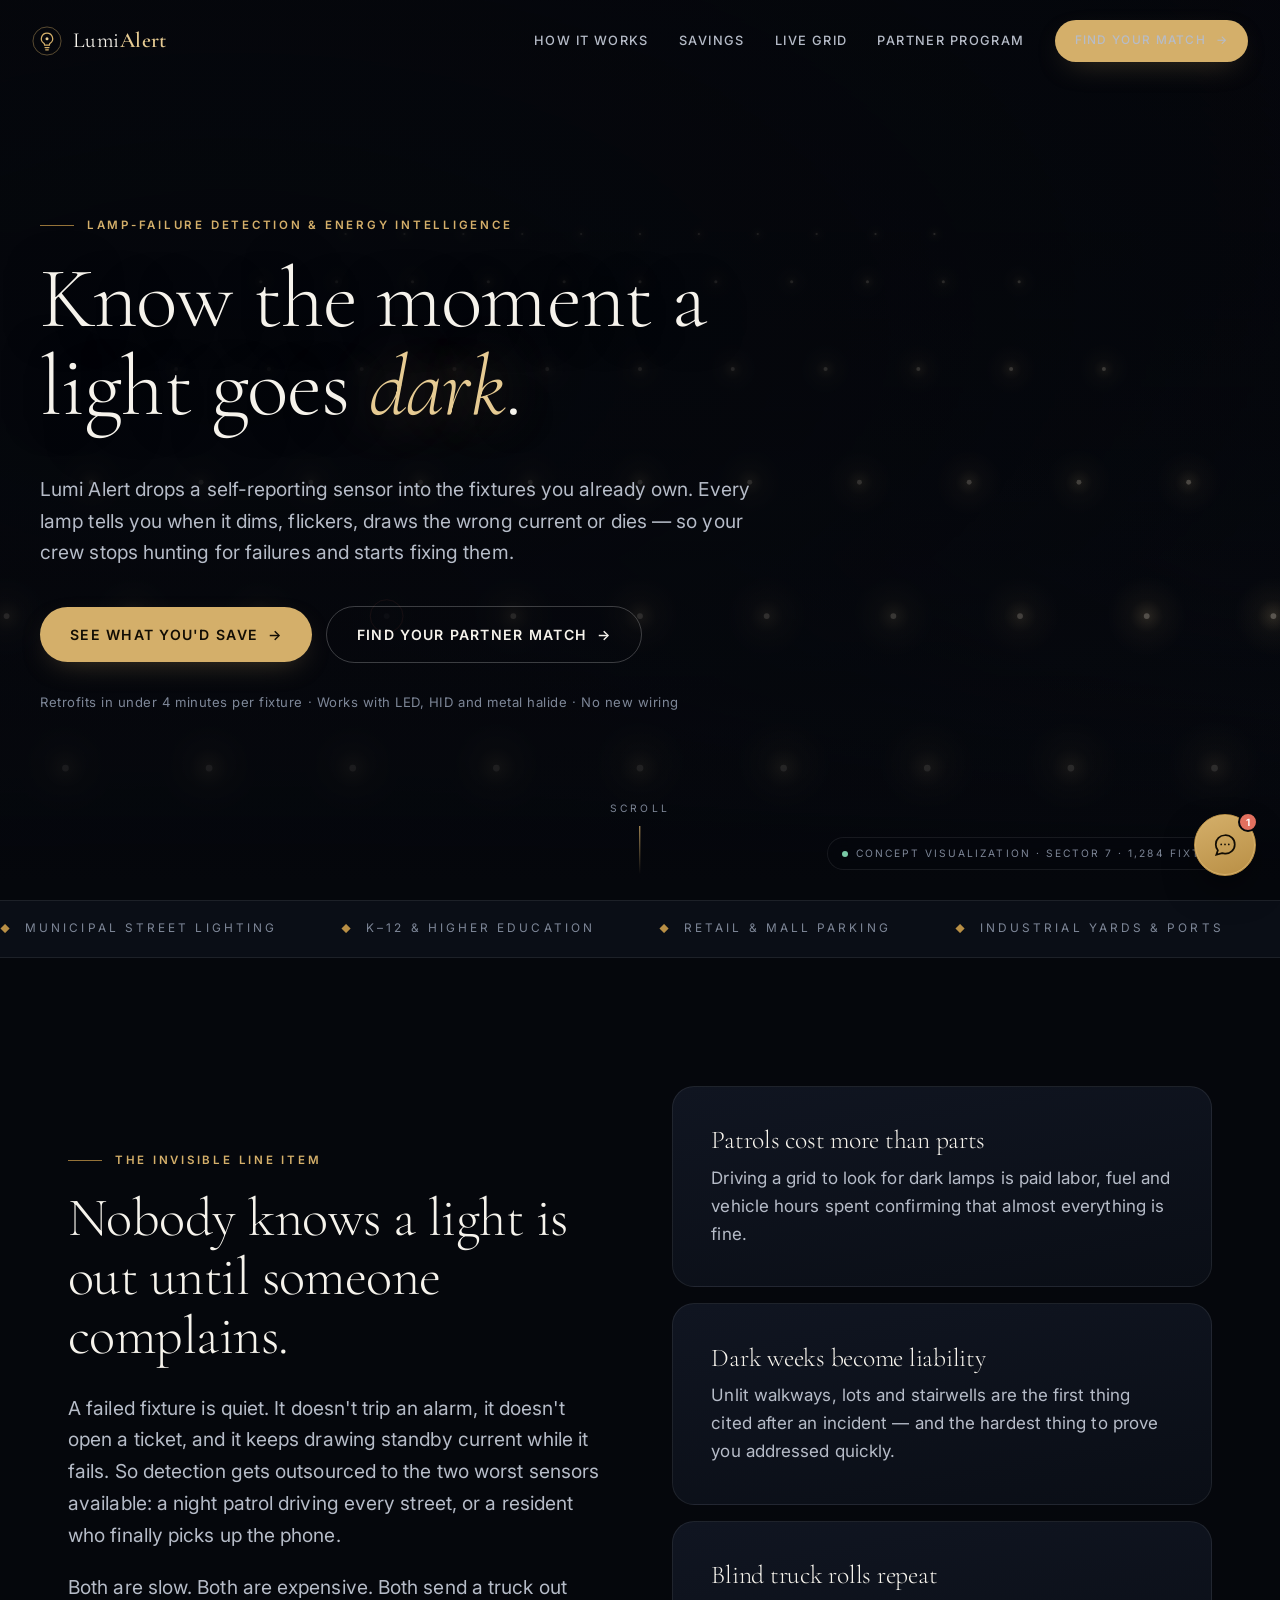
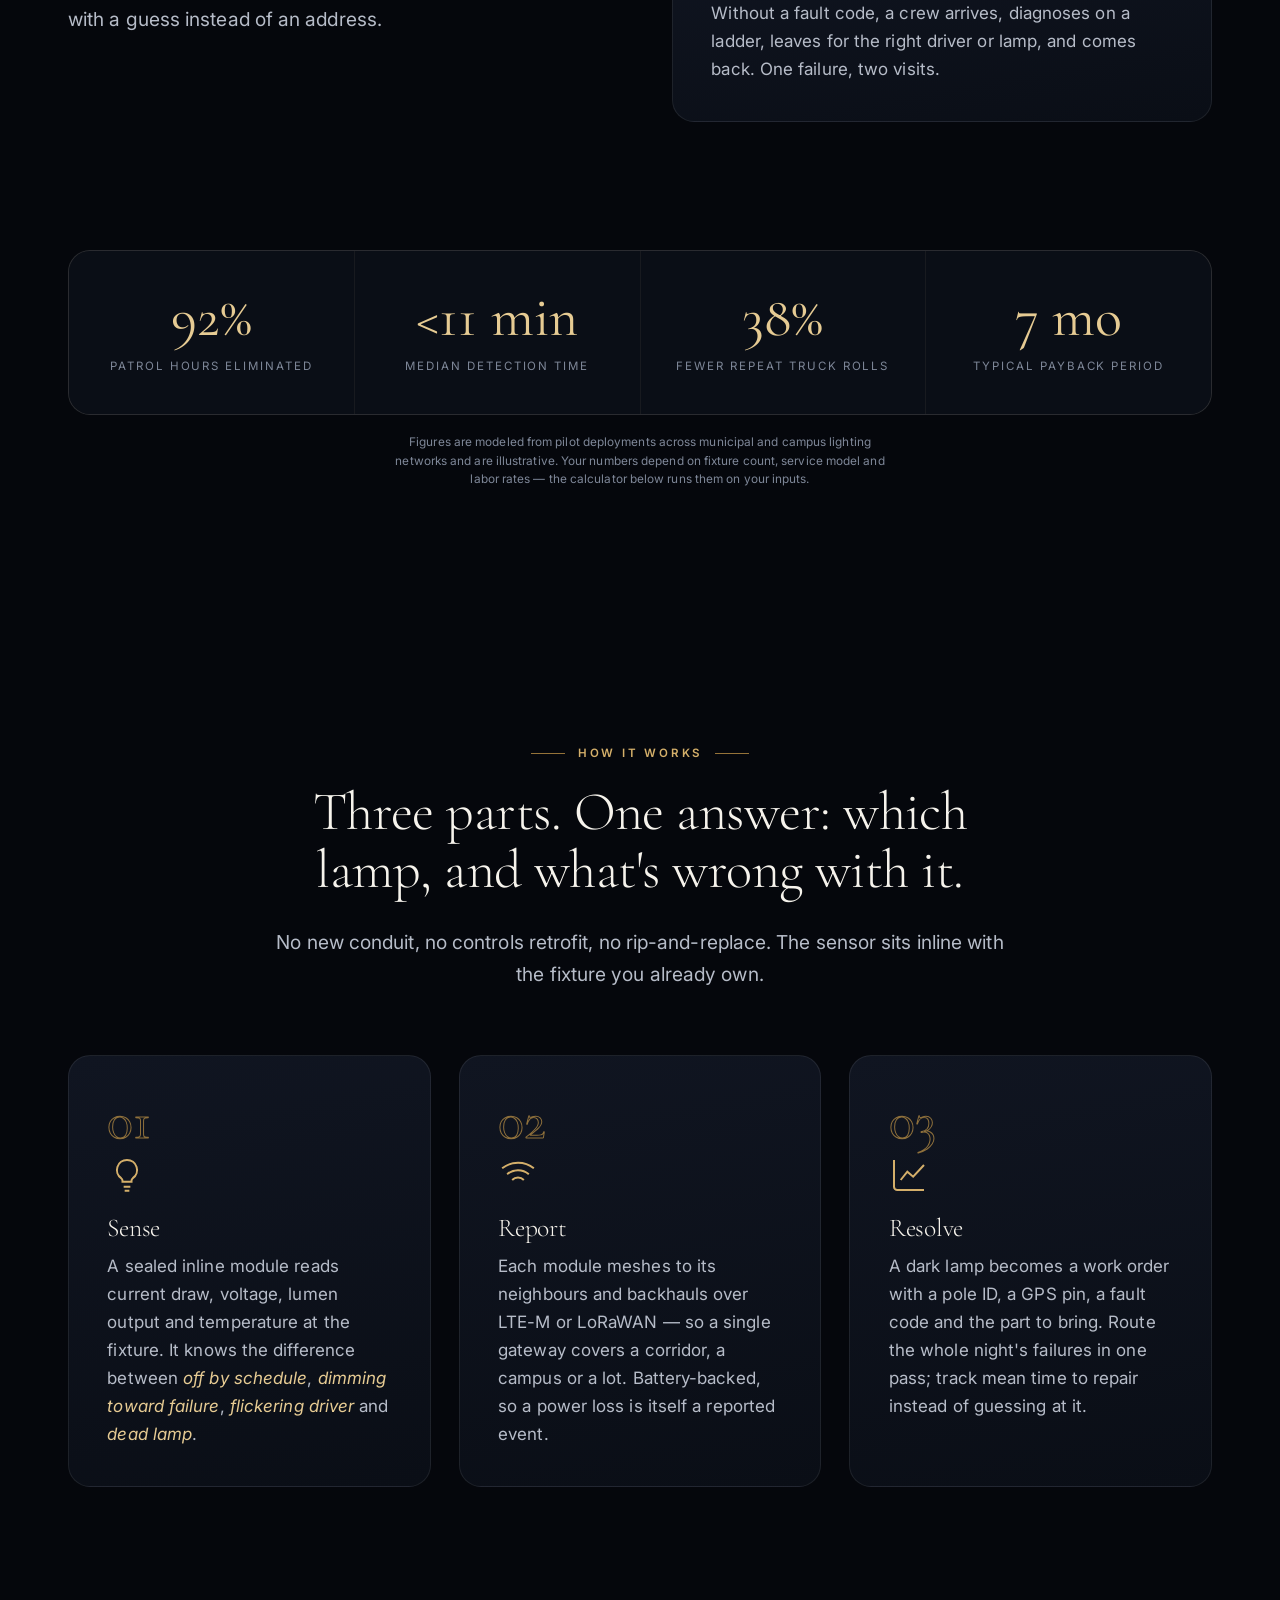
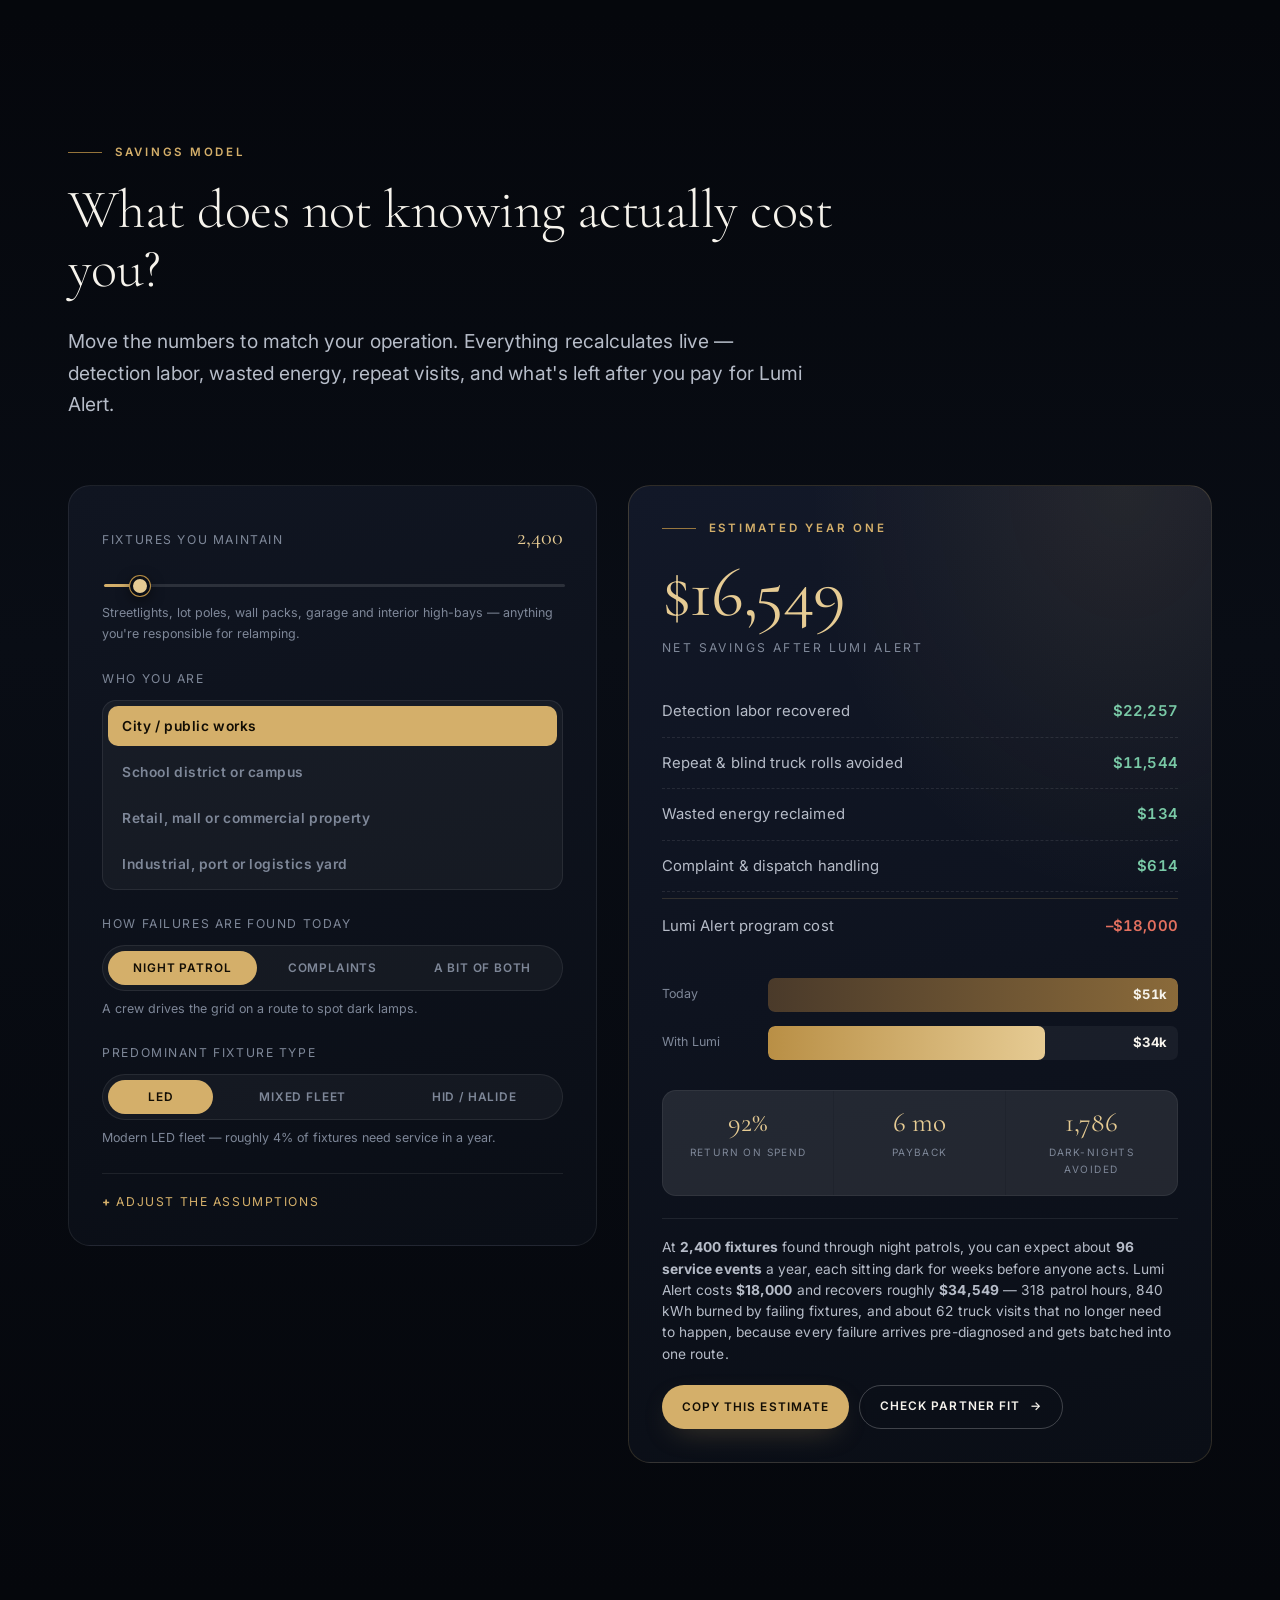
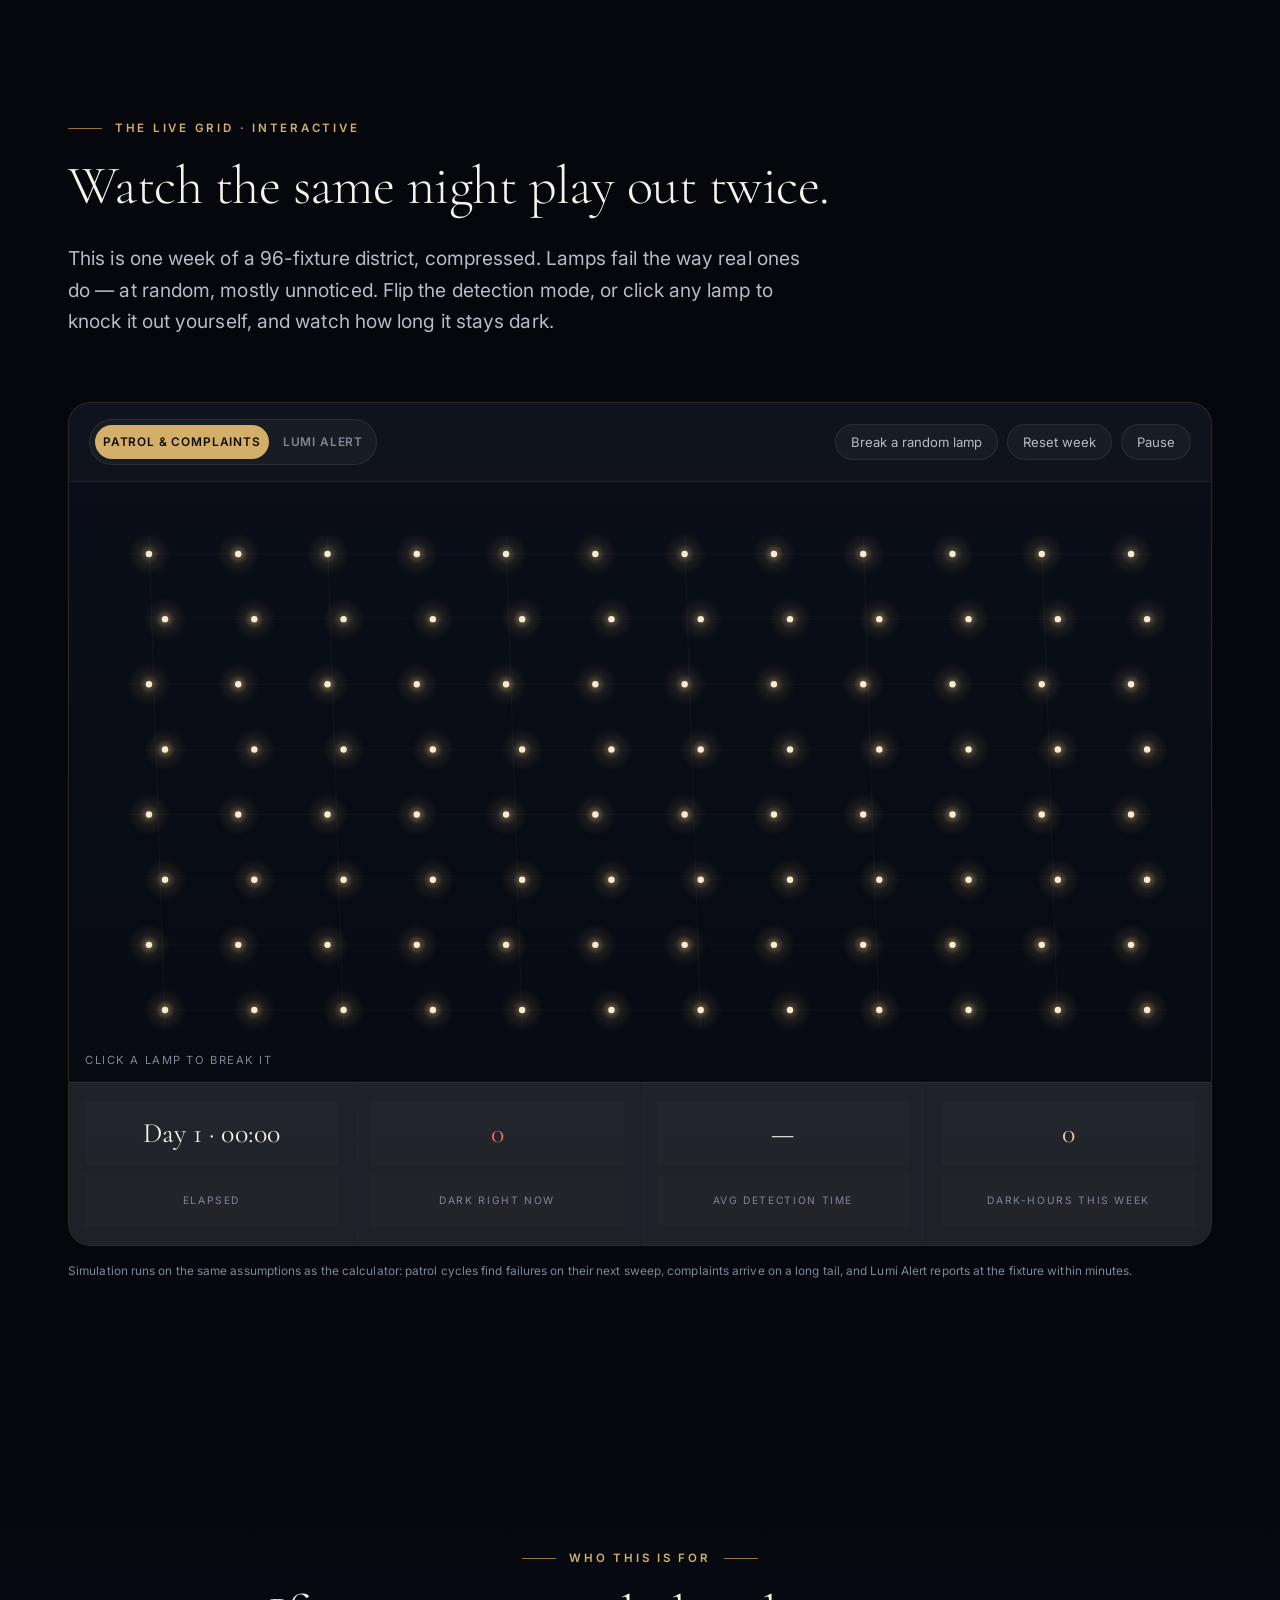
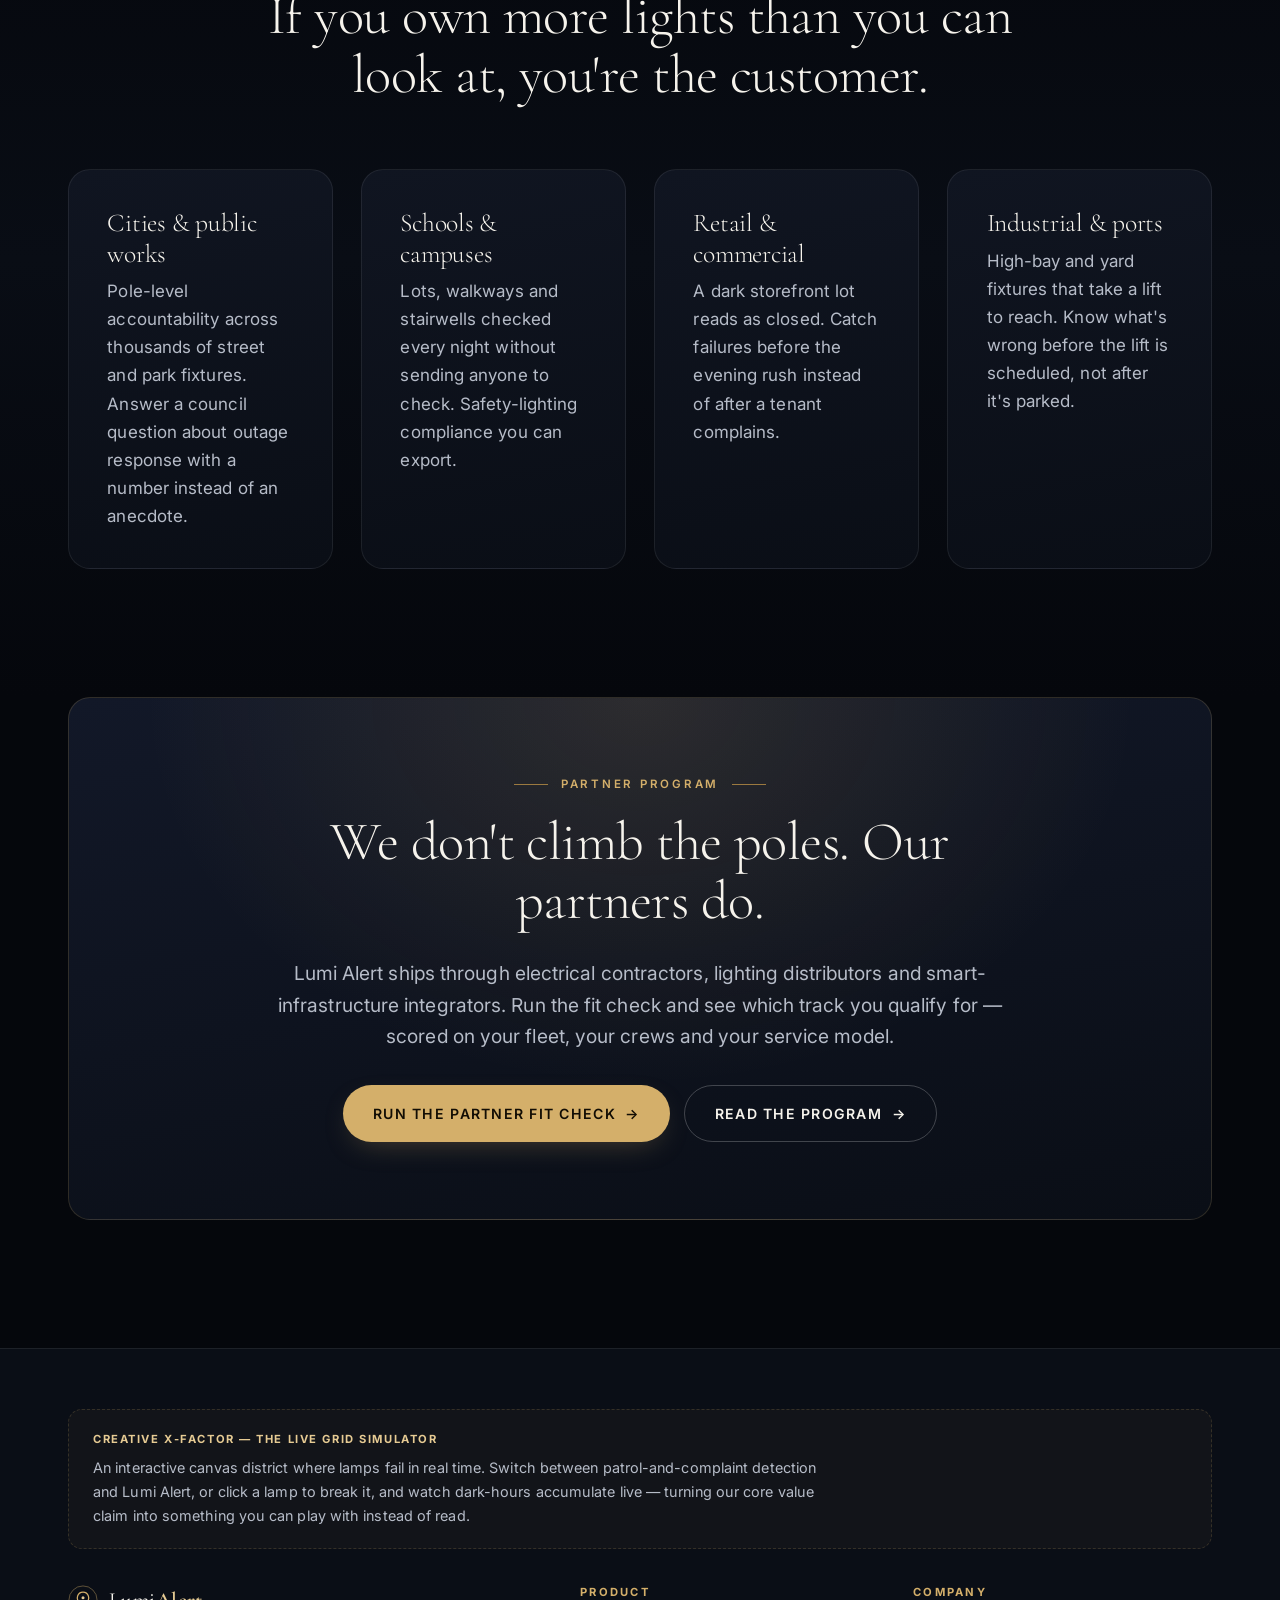
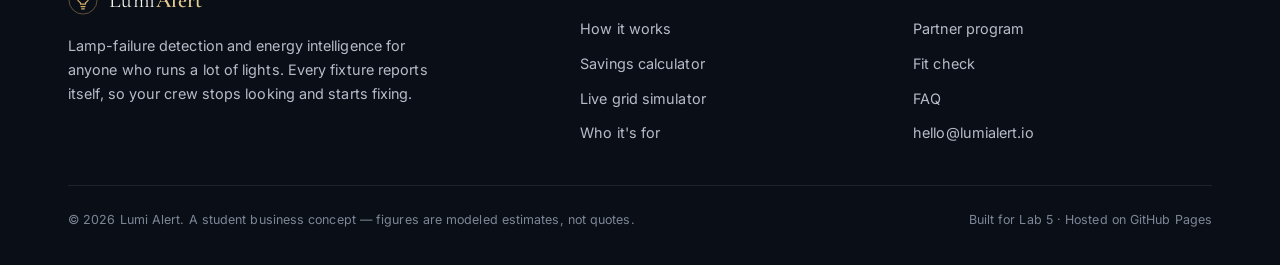
==== index.html @ 10b1a2bc "Add Lumi Alert site: landing page, partner program, calculator, simulator, chatbot" ====
<!doctype html>
<html lang="en">
<head>
<meta charset="utf-8">
<meta name="viewport" content="width=device-width,initial-scale=1">
<title>Lumi Alert — Every light reports itself</title>
<meta name="description" content="Lumi Alert puts a self-reporting sensor in every fixture, so cities, campuses and property teams know the moment a light goes dark — no patrols, no complaint calls, no blind truck rolls.">
<meta name="theme-color" content="#05070C">
<meta property="og:title" content="Lumi Alert — Every light reports itself">
<meta property="og:description" content="Lamp-failure detection for anyone who runs a lot of lights. Know the moment a light goes dark.">
<meta property="og:type" content="website">
<link rel="preconnect" href="https://fonts.googleapis.com">
<link rel="preconnect" href="https://fonts.gstatic.com" crossorigin>
<link href="https://fonts.googleapis.com/css2?family=Cormorant+Garamond:ital,wght@0,300;0,400;0,500;0,600;1,300;1,400&family=Inter:wght@400;500;600;700&display=swap" rel="stylesheet">
<link rel="stylesheet" href="lumi.css">
<link rel="icon" href="favicon.svg" type="image/svg+xml">
</head>
<body>

<!-- ================= NAV ================= -->
<header class="nav" id="nav">
  <a class="brand" href="index.html" aria-label="Lumi Alert home">
    <svg class="mark" viewBox="0 0 32 32" fill="none" aria-hidden="true">
      <circle cx="16" cy="16" r="15" stroke="#D4AF6A" stroke-width=".8" opacity=".55"/>
      <path d="M16 7.5a6 6 0 0 0-3.4 10.95c.5.36.8.93.8 1.55v.5h5.2v-.5c0-.62.3-1.19.8-1.55A6 6 0 0 0 16 7.5Z" stroke="#D4AF6A" stroke-width="1.3" stroke-linejoin="round"/>
      <path d="M13.9 23h4.2M14.6 25.4h2.8" stroke="#D4AF6A" stroke-width="1.3" stroke-linecap="round"/>
      <circle cx="16" cy="13.6" r="1.6" fill="#E6CB93"/>
    </svg>
    <span class="nm">Lumi<b>Alert</b></span>
  </a>
  <nav class="nav-links" id="navLinks" aria-label="Main">
    <a href="#how">How it works</a>
    <a href="#savings">Savings</a>
    <a href="#grid">Live grid</a>
    <a href="partners.html">Partner program</a>
    <a class="btn sm" href="partners.html">Find your match <span class="arw">→</span></a>
  </nav>
  <button class="burger" id="burger" aria-label="Open menu" aria-expanded="false" aria-controls="navLinks">
    <svg width="26" height="26" viewBox="0 0 24 24" fill="none" stroke="currentColor" stroke-width="1.4"><path d="M3 7h18M3 12h18M3 17h18"/></svg>
  </button>
</header>

<!-- ================= HERO ================= -->
<section class="hero" id="top">
  <div class="hero-media" id="heroMedia">
    <!-- AI-generated hero video: autoplays, loops, muted, inline. -->
    <video id="heroVideo" autoplay loop muted playsinline preload="auto" poster="hero-poster.svg" aria-label="Aerial night view of a street grid where one dark streetlight is detected and reported">
      <source src="hero.mp4" type="video/mp4">
      <source src="hero.webm" type="video/webm">
    </video>
    <!-- Generative fallback / ambience layer: never a blank hero. -->
    <canvas id="heroCanvas" aria-hidden="true"></canvas>
  </div>
  <div class="hero-scrim"></div>

  <div class="hero-inner wrap">
    <p class="eyebrow">Lamp-failure detection &amp; energy intelligence</p>
    <h1>Know the moment a light goes <span class="glowword">dark</span>.</h1>
    <p class="lead">Lumi Alert drops a self-reporting sensor into the fixtures you already own. Every lamp tells you when it dims, flickers, draws the wrong current or dies — so your crew stops hunting for failures and starts fixing them.</p>
    <div class="hero-cta">
      <a class="btn" href="#savings">See what you'd save <span class="arw">→</span></a>
      <a class="btn ghost" href="partners.html">Find your partner match <span class="arw">→</span></a>
    </div>
    <p class="hero-note">Retrofits in under 4 minutes per fixture · Works with LED, HID and metal halide · No new wiring</p>
  </div>

  <div class="video-badge"><span class="dot"></span> Concept visualization · Sector 7 · 1,284 fixtures</div>
  <div class="scroll-cue"><span>Scroll</span><i></i></div>
</section>

<!-- ================= MARQUEE ================= -->
<div class="strip" aria-hidden="true">
  <div class="track">
    <span>Municipal street lighting</span><span>K–12 &amp; higher education</span><span>Retail &amp; mall parking</span>
    <span>Industrial yards &amp; ports</span><span>Parking structures</span><span>Stadiums &amp; recreation</span>
    <span>Hospital campuses</span><span>Transit platforms</span>
    <span>Municipal street lighting</span><span>K–12 &amp; higher education</span><span>Retail &amp; mall parking</span>
    <span>Industrial yards &amp; ports</span><span>Parking structures</span><span>Stadiums &amp; recreation</span>
    <span>Hospital campuses</span><span>Transit platforms</span>
  </div>
</div>

<!-- ================= PROBLEM ================= -->
<section id="problem">
  <div class="wrap">
    <div class="grid g-2" style="align-items:center;gap:clamp(30px,5vw,70px)">
      <div class="rv">
        <p class="eyebrow">The invisible line item</p>
        <h2>Nobody knows a light is out until someone complains.</h2>
        <p class="lead">A failed fixture is quiet. It doesn't trip an alarm, it doesn't open a ticket, and it keeps drawing standby current while it fails. So detection gets outsourced to the two worst sensors available: a night patrol driving every street, or a resident who finally picks up the phone.</p>
        <p class="lead">Both are slow. Both are expensive. Both send a truck out with a guess instead of an address.</p>
      </div>
      <div class="grid rv" style="gap:16px">
        <div class="card">
          <h3>Patrols cost more than parts</h3>
          <p>Driving a grid to look for dark lamps is paid labor, fuel and vehicle hours spent confirming that almost everything is fine.</p>
        </div>
        <div class="card">
          <h3>Dark weeks become liability</h3>
          <p>Unlit walkways, lots and stairwells are the first thing cited after an incident — and the hardest thing to prove you addressed quickly.</p>
        </div>
        <div class="card">
          <h3>Blind truck rolls repeat</h3>
          <p>Without a fault code, a crew arrives, diagnoses on a ladder, leaves for the right driver or lamp, and comes back. One failure, two visits.</p>
        </div>
      </div>
    </div>
  </div>
</section>

<!-- ================= STATS ================= -->
<section style="padding-top:0">
  <div class="wrap">
    <div class="stats rv" id="stats">
      <div class="stat"><div class="num" data-count="92" data-suffix="%">0%</div><div class="lbl">Patrol hours eliminated</div></div>
      <div class="stat"><div class="num" data-count="11" data-prefix="&lt;" data-suffix=" min">0</div><div class="lbl">Median detection time</div></div>
      <div class="stat"><div class="num" data-count="38" data-suffix="%">0%</div><div class="lbl">Fewer repeat truck rolls</div></div>
      <div class="stat"><div class="num" data-count="7" data-suffix=" mo">0</div><div class="lbl">Typical payback period</div></div>
    </div>
    <p class="disclaim rv" style="text-align:center;max-width:70ch;margin:18px auto 0">Figures are modeled from pilot deployments across municipal and campus lighting networks and are illustrative. Your numbers depend on fixture count, service model and labor rates — the calculator below runs them on your inputs.</p>
  </div>
</section>

<!-- ================= HOW IT WORKS ================= -->
<section id="how">
  <div class="wrap">
    <div class="section-head center rv">
      <p class="eyebrow center">How it works</p>
      <h2>Three parts. One answer: which lamp, and what's wrong with it.</h2>
      <p class="lead" style="margin-inline:auto">No new conduit, no controls retrofit, no rip-and-replace. The sensor sits inline with the fixture you already own.</p>
    </div>
    <div class="grid g-3">
      <article class="card rv">
        <span class="step-no">01</span>
        <svg class="ico" viewBox="0 0 24 24" fill="none" stroke="currentColor" stroke-width="1.2"><path d="M12 3a6 6 0 0 0-3.5 10.9c.5.4.8 1 .8 1.6v.5h5.4v-.5c0-.6.3-1.2.8-1.6A6 6 0 0 0 12 3Z"/><path d="M10 19h4M10.6 21.5h2.8"/></svg>
        <h3>Sense</h3>
        <p>A sealed inline module reads current draw, voltage, lumen output and temperature at the fixture. It knows the difference between <em>off by schedule</em>, <em>dimming toward failure</em>, <em>flickering driver</em> and <em>dead lamp</em>.</p>
      </article>
      <article class="card rv">
        <span class="step-no">02</span>
        <svg class="ico" viewBox="0 0 24 24" fill="none" stroke="currentColor" stroke-width="1.2"><path d="M12 18.5v.01"/><path d="M8.5 15a5 5 0 0 1 7 0M5.5 11.5a10 10 0 0 1 13 0M2.5 8a15 15 0 0 1 19 0"/></svg>
        <h3>Report</h3>
        <p>Each module meshes to its neighbours and backhauls over LTE-M or LoRaWAN — so a single gateway covers a corridor, a campus or a lot. Battery-backed, so a power loss is itself a reported event.</p>
      </article>
      <article class="card rv">
        <span class="step-no">03</span>
        <svg class="ico" viewBox="0 0 24 24" fill="none" stroke="currentColor" stroke-width="1.2"><path d="M3 3v16a2 2 0 0 0 2 2h16"/><path d="M7 15l4-5 3.5 3L21 6"/></svg>
        <h3>Resolve</h3>
        <p>A dark lamp becomes a work order with a pole ID, a GPS pin, a fault code and the part to bring. Route the whole night's failures in one pass; track mean time to repair instead of guessing at it.</p>
      </article>
    </div>
  </div>
</section>

<!-- ================= CALCULATOR ================= -->
<section id="savings" style="background:linear-gradient(180deg,var(--ink-900),#090D15 40%,var(--ink-900))">
  <div class="wrap">
    <div class="section-head rv">
      <p class="eyebrow">Savings model</p>
      <h2>What does not knowing actually cost you?</h2>
      <p class="lead">Move the numbers to match your operation. Everything recalculates live — detection labor, wasted energy, repeat visits, and what's left after you pay for Lumi Alert.</p>
    </div>

    <div class="calc">
      <!-- INPUTS -->
      <div class="panel rv">
        <div class="field">
          <label for="fixtures">Fixtures you maintain <span class="val" id="fixturesVal">2,400</span></label>
          <input type="range" id="fixtures" min="100" max="40000" step="100" value="2400">
          <p class="hint">Streetlights, lot poles, wall packs, garage and interior high-bays — anything you're responsible for relamping.</p>
        </div>

        <div class="field">
          <label>Who you are</label>
          <div class="seg stack" id="segmentPick" role="group" aria-label="Organization type">
            <button type="button" data-seg="city" aria-pressed="true">City / public works</button>
            <button type="button" data-seg="school" aria-pressed="false">School district or campus</button>
            <button type="button" data-seg="commercial" aria-pressed="false">Retail, mall or commercial property</button>
            <button type="button" data-seg="industrial" aria-pressed="false">Industrial, port or logistics yard</button>
          </div>
        </div>

        <div class="field">
          <label>How failures are found today</label>
          <div class="seg" id="methodPick" role="group" aria-label="Current detection method">
            <button type="button" data-method="patrol" aria-pressed="true">Night patrol</button>
            <button type="button" data-method="complaint" aria-pressed="false">Complaints</button>
            <button type="button" data-method="mixed" aria-pressed="false">A bit of both</button>
          </div>
          <p class="hint" id="methodHint">A crew drives the grid on a route to spot dark lamps.</p>
        </div>

        <div class="field">
          <label for="fixtureType">Predominant fixture type</label>
          <div class="seg" id="fixtureType" role="group" aria-label="Fixture type">
            <button type="button" data-ft="led" aria-pressed="true">LED</button>
            <button type="button" data-ft="mixed" aria-pressed="false">Mixed fleet</button>
            <button type="button" data-ft="legacy" aria-pressed="false">HID / halide</button>
          </div>
          <p class="hint" id="ftHint">Modern LED fleet — roughly 4% of fixtures need service in a year.</p>
        </div>

        <details class="assume">
          <summary>Adjust the assumptions</summary>
          <div class="inner">
            <div>
              <label class="hint" for="laborRate" style="display:block;margin-bottom:7px">Loaded labor rate ($/hr)</label>
              <input class="num-in" type="number" id="laborRate" value="48" min="15" max="200" step="1">
            </div>
            <div>
              <label class="hint" for="rollCost" style="display:block;margin-bottom:7px">Cost per truck roll ($)</label>
              <input class="num-in" type="number" id="rollCost" value="185" min="40" max="900" step="5">
            </div>
            <div>
              <label class="hint" for="kwhRate" style="display:block;margin-bottom:7px">Electricity rate ($/kWh)</label>
              <input class="num-in" type="number" id="kwhRate" value="0.16" min="0.03" max="0.70" step="0.01">
            </div>
            <div>
              <label class="hint" for="watt" style="display:block;margin-bottom:7px">Avg fixture wattage (W)</label>
              <input class="num-in" type="number" id="watt" value="95" min="10" max="1000" step="5">
            </div>
            <div>
              <label class="hint" for="vehRate" style="display:block;margin-bottom:7px">Service vehicle cost ($/hr)</label>
              <input class="num-in" type="number" id="vehRate" value="22" min="0" max="120" step="1">
            </div>
            <div>
              <label class="hint" for="patrolHrs" style="display:block;margin-bottom:7px">Patrol &amp; verification hrs / 1,000 fixtures / month</label>
              <input class="num-in" type="number" id="patrolHrs" value="12" min="0" max="60" step="0.5">
            </div>
            <div style="grid-column:1/-1">
              <label class="hint" for="unitCost" style="display:block;margin-bottom:7px">Lumi Alert $/fixture/year</label>
              <input class="num-in" type="number" id="unitCost" value="7.5" min="2" max="60" step="0.25">
              <p class="hint" id="unitHint" style="margin-top:8px"></p>
            </div>
          </div>
          <p class="disclaim">Defaults are mid-range North American figures for 2026 and are editable because every operation differs. This model is an estimate, not a quote or a guarantee of savings.</p>
        </details>
      </div>

      <!-- RESULTS -->
      <div class="panel result rv">
        <p class="eyebrow">Estimated year one</p>
        <div class="headline-num" id="netSave">$0</div>
        <div class="headline-sub">Net savings after Lumi Alert</div>

        <dl style="margin-top:28px">
          <div class="kv"><dt>Detection labor recovered</dt><dd class="pos" id="rLabor">$0</dd></div>
          <div class="kv"><dt>Repeat &amp; blind truck rolls avoided</dt><dd class="pos" id="rRolls">$0</dd></div>
          <div class="kv"><dt>Wasted energy reclaimed</dt><dd class="pos" id="rEnergy">$0</dd></div>
          <div class="kv"><dt>Complaint &amp; dispatch handling</dt><dd class="pos" id="rAdmin">$0</dd></div>
          <div class="kv" style="border-top:1px solid var(--line);margin-top:6px;padding-top:15px"><dt>Lumi Alert program cost</dt><dd class="neg" id="rCost">$0</dd></div>
        </dl>

        <div class="bars">
          <div class="bar-row"><span>Today</span><div class="bar before"><i id="barBefore"></i><b id="barBeforeTxt">$0</b></div></div>
          <div class="bar-row"><span>With Lumi</span><div class="bar after"><i id="barAfter"></i><b id="barAfterTxt">$0</b></div></div>
        </div>

        <div class="grid g-3" style="margin-top:30px;gap:1px;background:var(--line-soft);border:1px solid var(--line-soft);border-radius:var(--r-md);overflow:hidden">
          <div style="background:rgba(255,255,255,.02);padding:18px 14px;text-align:center">
            <div style="font-family:var(--serif);font-size:1.7rem;color:var(--brass-400);line-height:1" id="rRoi">0%</div>
            <div style="font-size:.63rem;letter-spacing:.14em;text-transform:uppercase;color:var(--text-mute);margin-top:8px">Return on spend</div>
          </div>
          <div style="background:rgba(255,255,255,.02);padding:18px 14px;text-align:center">
            <div style="font-family:var(--serif);font-size:1.7rem;color:var(--brass-400);line-height:1" id="rPayback">0 mo</div>
            <div style="font-size:.63rem;letter-spacing:.14em;text-transform:uppercase;color:var(--text-mute);margin-top:8px">Payback</div>
          </div>
          <div style="background:rgba(255,255,255,.02);padding:18px 14px;text-align:center">
            <div style="font-family:var(--serif);font-size:1.7rem;color:var(--brass-400);line-height:1" id="rDark">0</div>
            <div style="font-size:.63rem;letter-spacing:.14em;text-transform:uppercase;color:var(--text-mute);margin-top:8px">Dark-nights avoided</div>
          </div>
        </div>

        <p id="calcNarrative" class="disclaim" style="font-size:.86rem;color:var(--text-dim);border-top:1px solid var(--line-soft);margin-top:22px;padding-top:18px"></p>

        <div style="display:flex;flex-wrap:wrap;gap:10px;margin-top:20px">
          <button class="btn sm" id="copyEstimate" type="button">Copy this estimate</button>
          <a class="btn sm ghost" href="partners.html#match">Check partner fit <span class="arw">→</span></a>
        </div>
      </div>
    </div>
  </div>
</section>

<!-- ================= X-FACTOR: LIVE GRID ================= -->
<section id="grid">
  <div class="wrap">
    <div class="section-head rv">
      <p class="eyebrow">The live grid · interactive</p>
      <h2>Watch the same night play out twice.</h2>
      <p class="lead">This is one week of a 96-fixture district, compressed. Lamps fail the way real ones do — at random, mostly unnoticed. Flip the detection mode, or click any lamp to knock it out yourself, and watch how long it stays dark.</p>
    </div>

    <div class="sim-shell rv">
      <div class="sim-bar">
        <div class="seg" id="simMode" role="group" aria-label="Detection mode">
          <button type="button" data-mode="manual" aria-pressed="true">Patrol &amp; complaints</button>
          <button type="button" data-mode="lumi" aria-pressed="false">Lumi Alert</button>
        </div>
        <div style="display:flex;gap:9px;align-items:center">
          <button class="chip" id="simFail" type="button">Break a random lamp</button>
          <button class="chip" id="simReset" type="button">Reset week</button>
          <button class="chip" id="simPause" type="button" aria-pressed="false">Pause</button>
        </div>
      </div>
      <div class="sim-canvas-wrap">
        <canvas id="simCanvas" role="img" aria-label="Animated map of a lighting district. Lit fixtures glow amber, failed fixtures go dark, and repaired fixtures flash as crews arrive."></canvas>
        <span class="sim-hint">Click a lamp to break it</span>
      </div>
      <div class="sim-readout">
        <div><div class="n" id="simDay">Day 1</div><div class="l">Elapsed</div></div>
        <div><div class="n lo" id="simOut">0</div><div class="l">Dark right now</div></div>
        <div><div class="n" id="simDetect">—</div><div class="l">Avg detection time</div></div>
        <div><div class="n hi" id="simDarkHrs">0</div><div class="l">Dark-hours this week</div></div>
      </div>
    </div>
    <p class="disclaim rv" style="margin-top:16px">Simulation runs on the same assumptions as the calculator: patrol cycles find failures on their next sweep, complaints arrive on a long tail, and Lumi Alert reports at the fixture within minutes.</p>
  </div>
</section>

<!-- ================= SEGMENTS ================= -->
<section id="who" style="background:linear-gradient(180deg,var(--ink-900),#090D15 50%,var(--ink-900))">
  <div class="wrap">
    <div class="section-head center rv">
      <p class="eyebrow center">Who this is for</p>
      <h2>If you own more lights than you can look at, you're the customer.</h2>
    </div>
    <div class="grid g-4">
      <article class="card rv"><h3>Cities &amp; public works</h3><p>Pole-level accountability across thousands of street and park fixtures. Answer a council question about outage response with a number instead of an anecdote.</p></article>
      <article class="card rv"><h3>Schools &amp; campuses</h3><p>Lots, walkways and stairwells checked every night without sending anyone to check. Safety-lighting compliance you can export.</p></article>
      <article class="card rv"><h3>Retail &amp; commercial</h3><p>A dark storefront lot reads as closed. Catch failures before the evening rush instead of after a tenant complains.</p></article>
      <article class="card rv"><h3>Industrial &amp; ports</h3><p>High-bay and yard fixtures that take a lift to reach. Know what's wrong before the lift is scheduled, not after it's parked.</p></article>
    </div>
  </div>
</section>

<!-- ================= CTA ================= -->
<section id="contact" style="padding-top:0">
  <div class="wrap">
    <div class="cta-band rv">
      <p class="eyebrow center">Partner program</p>
      <h2 style="max-width:24ch;margin-inline:auto">We don't climb the poles. Our partners do.</h2>
      <p class="lead" style="margin:0 auto 2rem">Lumi Alert ships through electrical contractors, lighting distributors and smart-infrastructure integrators. Run the fit check and see which track you qualify for — scored on your fleet, your crews and your service model.</p>
      <div style="display:flex;gap:14px;justify-content:center;flex-wrap:wrap">
        <a class="btn" href="partners.html#match">Run the partner fit check <span class="arw">→</span></a>
        <a class="btn ghost" href="partners.html">Read the program <span class="arw">→</span></a>
      </div>
    </div>
  </div>
</section>

<!-- ================= FOOTER ================= -->
<footer>
  <div class="wrap">
    <!-- X-FACTOR DESCRIPTION (assignment requirement, under 50 words) -->
    <div class="xfactor">
      <b>Creative X-factor — The Live Grid simulator</b>
      <p>An interactive canvas district where lamps fail in real time. Switch between patrol-and-complaint detection and Lumi Alert, or click a lamp to break it, and watch dark-hours accumulate live — turning our core value claim into something you can play with instead of read.</p>
    </div>

    <div class="foot-grid">
      <div>
        <a class="brand" href="#top" style="margin-bottom:16px">
          <svg class="mark" viewBox="0 0 32 32" fill="none" aria-hidden="true">
            <circle cx="16" cy="16" r="15" stroke="#D4AF6A" stroke-width=".8" opacity=".55"/>
            <path d="M16 7.5a6 6 0 0 0-3.4 10.95c.5.36.8.93.8 1.55v.5h5.2v-.5c0-.62.3-1.19.8-1.55A6 6 0 0 0 16 7.5Z" stroke="#D4AF6A" stroke-width="1.3" stroke-linejoin="round"/>
            <path d="M13.9 23h4.2M14.6 25.4h2.8" stroke="#D4AF6A" stroke-width="1.3" stroke-linecap="round"/>
            <circle cx="16" cy="13.6" r="1.6" fill="#E6CB93"/>
          </svg>
          <span class="nm">Lumi<b>Alert</b></span>
        </a>
        <p style="max-width:42ch;font-size:.9rem">Lamp-failure detection and energy intelligence for anyone who runs a lot of lights. Every fixture reports itself, so your crew stops looking and starts fixing.</p>
      </div>
      <div>
        <h5>Product</h5>
        <ul>
          <li><a href="#how">How it works</a></li>
          <li><a href="#savings">Savings calculator</a></li>
          <li><a href="#grid">Live grid simulator</a></li>
          <li><a href="#who">Who it's for</a></li>
        </ul>
      </div>
      <div>
        <h5>Company</h5>
        <ul>
          <li><a href="partners.html">Partner program</a></li>
          <li><a href="partners.html#match">Fit check</a></li>
          <li><a href="partners.html#faq">FAQ</a></li>
          <li><a href="mailto:hello@lumialert.io">hello@lumialert.io</a></li>
        </ul>
      </div>
    </div>
    <div class="foot-bottom">
      <span>© 2026 Lumi Alert. A student business concept — figures are modeled estimates, not quotes.</span>
      <span>Built for Lab 5 · Hosted on GitHub Pages</span>
    </div>
  </div>
</footer>

<div class="toast" id="toast" role="status" aria-live="polite"></div>

<script src="app.js"></script>
<script src="calculator.js"></script>
<script src="simulator.js"></script>
<script src="chat.js"></script>
</body>
</html>
---- lumi.css ----
/* ========================================================================
   Lumi Alert — design system
   Palette: deep ink + warm brass. Serif display, clean sans body.
   ===================================================================== */

:root{
  --ink-900:#05070C;
  --ink-800:#0A0E16;
  --ink-700:#101521;
  --ink-600:#161C2B;
  --line:rgba(212,175,106,.18);
  --line-soft:rgba(255,255,255,.08);

  --brass-400:#E6CB93;
  --brass-500:#D4AF6A;
  --brass-600:#B98F45;
  --glow:rgba(212,175,106,.35);

  --text:#F6F3EC;
  --text-dim:#B6BCC8;
  --text-mute:#7E8798;

  --good:#79C9A6;
  --warn:#E8A33D;
  --bad:#E2705F;

  --serif:"Cormorant Garamond",Georgia,"Times New Roman",serif;
  --sans:"Inter",-apple-system,BlinkMacSystemFont,"Segoe UI",Helvetica,Arial,sans-serif;

  --maxw:1200px;
  --r-sm:8px;
  --r-md:14px;
  --r-lg:22px;
  --shadow:0 30px 80px -30px rgba(0,0,0,.85);
  --ease:cubic-bezier(.22,.61,.36,1);
}

*,*::before,*::after{box-sizing:border-box}
html{scroll-behavior:smooth;-webkit-text-size-adjust:100%}
body{
  margin:0;
  background:var(--ink-900);
  color:var(--text);
  font-family:var(--sans);
  font-size:17px;
  line-height:1.65;
  letter-spacing:.005em;
  -webkit-font-smoothing:antialiased;
  overflow-x:hidden;
}
img,video,canvas,svg{display:block;max-width:100%}
a{color:var(--brass-400);text-decoration:none}
button{font-family:inherit}

/* ---------- type ---------- */
h1,h2,h3,h4{font-family:var(--serif);font-weight:300;letter-spacing:-.01em;margin:0 0 .5em}
h1{font-size:clamp(2.7rem,7vw,5.4rem);line-height:1.02}
h2{font-size:clamp(2rem,4.4vw,3.4rem);line-height:1.08}
h3{font-size:clamp(1.25rem,2vw,1.6rem);line-height:1.2}
p{margin:0 0 1.1em;color:var(--text-dim)}
.lead{font-size:clamp(1.05rem,1.5vw,1.3rem);color:var(--text-dim);max-width:62ch}
em,.it{font-style:italic;color:var(--brass-400)}

.eyebrow{
  font-family:var(--sans);font-size:.72rem;font-weight:600;
  letter-spacing:.24em;text-transform:uppercase;color:var(--brass-500);
  margin:0 0 1.2rem;display:flex;align-items:center;gap:.8rem;
}
.eyebrow::before{content:"";width:34px;height:1px;background:var(--brass-600);opacity:.8}
.eyebrow.center{justify-content:center}
.eyebrow.center::after{content:"";width:34px;height:1px;background:var(--brass-600);opacity:.8}

/* ---------- layout ---------- */
.wrap{width:100%;max-width:var(--maxw);margin:0 auto;padding:0 28px}
section{position:relative;padding:clamp(80px,10vw,140px) 0}
.section-head{max-width:70ch;margin-bottom:clamp(40px,5vw,68px)}
.section-head.center{margin-left:auto;margin-right:auto;text-align:center}
.hairline{height:1px;background:linear-gradient(90deg,transparent,var(--line),transparent)}
.grid{display:grid;gap:clamp(18px,2.2vw,30px)}
.g-2{grid-template-columns:repeat(2,minmax(0,1fr))}
.g-3{grid-template-columns:repeat(3,minmax(0,1fr))}
.g-4{grid-template-columns:repeat(4,minmax(0,1fr))}
@media(max-width:900px){.g-3,.g-4{grid-template-columns:repeat(2,minmax(0,1fr))}}
@media(max-width:640px){.g-2,.g-3,.g-4{grid-template-columns:1fr}}

/* ---------- buttons ---------- */
.btn{
  --bg:var(--brass-500);
  display:inline-flex;align-items:center;justify-content:center;gap:.6rem;
  padding:16px 30px;border:0;border-radius:999px;cursor:pointer;
  font-size:.88rem;font-weight:600;letter-spacing:.09em;text-transform:uppercase;
  background:var(--bg);color:#120D04;
  transition:transform .4s var(--ease),box-shadow .4s var(--ease),background .3s;
  box-shadow:0 10px 30px -12px var(--glow);
}
.btn:hover{transform:translateY(-2px);box-shadow:0 18px 40px -14px var(--glow);background:var(--brass-400)}
.btn:active{transform:translateY(0)}
.btn.ghost{
  background:transparent;color:var(--text);
  border:1px solid rgba(255,255,255,.22);box-shadow:none;
}
.btn.ghost:hover{border-color:var(--brass-500);color:var(--brass-400);background:rgba(212,175,106,.06)}
.btn.sm{padding:11px 20px;font-size:.74rem}
.btn .arw{transition:transform .4s var(--ease)}
.btn:hover .arw{transform:translateX(4px)}
.btn:focus-visible,a:focus-visible,input:focus-visible,select:focus-visible,[tabindex]:focus-visible{
  outline:2px solid var(--brass-500);outline-offset:3px
}

/* ---------- nav ---------- */
.nav{
  position:fixed;inset:0 0 auto;z-index:60;
  display:flex;align-items:center;justify-content:space-between;
  gap:20px;padding:20px 32px;
  transition:background .5s var(--ease),padding .5s var(--ease),border-color .5s;
  border-bottom:1px solid transparent;
}
.nav.stuck{
  background:rgba(5,7,12,.78);backdrop-filter:blur(18px) saturate(140%);
  -webkit-backdrop-filter:blur(18px) saturate(140%);
  border-bottom-color:var(--line);padding:13px 32px;
}
.brand{display:flex;align-items:center;gap:11px;color:var(--text)}
.brand .mark{width:30px;height:30px;flex:0 0 auto}
.brand .nm{font-family:var(--serif);font-size:1.35rem;letter-spacing:.02em}
.brand .nm b{font-weight:600;color:var(--brass-400)}
.nav-links{display:flex;align-items:center;gap:30px}
.nav-links a{
  color:var(--text-dim);font-size:.8rem;font-weight:500;
  letter-spacing:.11em;text-transform:uppercase;position:relative;padding:4px 0;
}
.nav-links a::after{
  content:"";position:absolute;left:0;bottom:0;height:1px;width:0;
  background:var(--brass-500);transition:width .4s var(--ease)
}
.nav-links a:hover{color:var(--text)}
.nav-links a:hover::after,.nav-links a[aria-current="page"]::after{width:100%}
.nav-links a[aria-current="page"]{color:var(--brass-400)}
.burger{display:none;background:none;border:0;color:var(--text);padding:8px;cursor:pointer}
@media(max-width:880px){
  .nav-links{
    position:fixed;inset:0 0 0 auto;width:min(320px,82vw);
    flex-direction:column;align-items:flex-start;justify-content:center;gap:26px;
    background:rgba(8,11,18,.97);backdrop-filter:blur(20px);
    padding:40px;transform:translateX(100%);transition:transform .5s var(--ease);
    border-left:1px solid var(--line);
  }
  .nav-links.open{transform:none}
  .nav-links a{font-size:1rem}
  .burger{display:block;z-index:70}
}

/* ---------- hero ---------- */
.hero{min-height:100svh;display:grid;align-items:center;padding:0;overflow:hidden}
.hero-media{position:absolute;inset:0;z-index:0;background:var(--ink-900)}
.hero-media video{
  width:100%;height:100%;object-fit:cover;opacity:0;
  transition:opacity 1.6s var(--ease)
}
.hero-media video.ready{opacity:.62}
#heroCanvas{position:absolute;inset:0;width:100%;height:100%;opacity:.9;transition:opacity 1.2s}
.hero-media.has-video #heroCanvas{opacity:.28}
.hero-scrim{
  position:absolute;inset:0;z-index:1;
  background:
    radial-gradient(120% 90% at 18% 42%,rgba(5,7,12,.93) 0%,rgba(5,7,12,.6) 42%,rgba(5,7,12,.28) 68%,transparent 100%),
    linear-gradient(to top,var(--ink-900) 2%,rgba(5,7,12,.35) 38%,rgba(5,7,12,.5) 100%);
}
.hero-inner{position:relative;z-index:2;padding:140px 0 110px}
.hero h1{max-width:17ch;text-shadow:0 2px 40px rgba(0,0,0,.6)}
.hero h1 .glowword{
  color:var(--brass-400);font-style:italic;
  text-shadow:0 0 54px rgba(212,175,106,.42)
}
.hero .lead{margin-bottom:2.3rem}
.hero-cta{display:flex;flex-wrap:wrap;gap:14px;align-items:center}
.hero-note{margin:1.8rem 0 0;font-size:.82rem;color:var(--text-mute);letter-spacing:.04em}
.scroll-cue{
  position:absolute;left:50%;bottom:26px;z-index:3;transform:translateX(-50%);
  display:flex;flex-direction:column;align-items:center;gap:9px;
  font-size:.64rem;letter-spacing:.3em;text-transform:uppercase;color:var(--text-mute)
}
.scroll-cue i{display:block;width:1px;height:48px;background:linear-gradient(var(--brass-500),transparent);animation:cue 2.4s var(--ease) infinite}
@keyframes cue{0%{transform:scaleY(.2);opacity:0}40%{opacity:1}100%{transform:scaleY(1);opacity:0}}
.video-badge{
  position:absolute;right:28px;bottom:30px;z-index:3;display:flex;align-items:center;gap:8px;
  font-size:.64rem;letter-spacing:.2em;text-transform:uppercase;color:var(--text-mute);
  background:rgba(5,7,12,.5);border:1px solid var(--line-soft);border-radius:999px;padding:7px 14px;
  backdrop-filter:blur(8px)
}
.video-badge .dot{width:6px;height:6px;border-radius:50%;background:var(--good);animation:blink 2s infinite}
@keyframes blink{50%{opacity:.25}}
@media(max-width:700px){.video-badge{display:none}}

/* ---------- marquee strip ---------- */
.strip{border-block:1px solid var(--line-soft);background:var(--ink-800);overflow:hidden;padding:18px 0}
.strip .track{display:flex;gap:64px;width:max-content;animation:slide 34s linear infinite}
.strip span{
  font-size:.74rem;letter-spacing:.26em;text-transform:uppercase;color:var(--text-mute);
  white-space:nowrap;display:flex;align-items:center;gap:12px
}
.strip span::before{content:"◆";color:var(--brass-600);font-size:.6rem}
@keyframes slide{to{transform:translateX(-50%)}}
@media(prefers-reduced-motion:reduce){.strip .track{animation:none}}

/* ---------- cards ---------- */
.card{
  background:linear-gradient(170deg,var(--ink-700),var(--ink-800));
  border:1px solid var(--line-soft);border-radius:var(--r-lg);
  padding:clamp(26px,3vw,40px);position:relative;overflow:hidden;
  transition:border-color .5s var(--ease),transform .5s var(--ease)
}
.card::after{
  content:"";position:absolute;inset:0;pointer-events:none;opacity:0;
  background:radial-gradient(60% 50% at 50% 0%,rgba(212,175,106,.12),transparent 70%);
  transition:opacity .6s
}
.card:hover{border-color:var(--line);transform:translateY(-4px)}
.card:hover::after{opacity:1}
.card h3{margin-bottom:.5rem}
.card p:last-child{margin-bottom:0}
.step-no{
  font-family:var(--serif);font-size:3.4rem;line-height:1;color:transparent;
  -webkit-text-stroke:1px var(--brass-600);display:block;margin-bottom:.4rem;opacity:.75
}
.ico{width:40px;height:40px;margin-bottom:18px;color:var(--brass-500)}

/* ---------- stats ---------- */
.stats{display:grid;grid-template-columns:repeat(4,1fr);gap:1px;background:var(--line-soft);
  border:1px solid var(--line-soft);border-radius:var(--r-lg);overflow:hidden}
.stat{background:var(--ink-800);padding:clamp(24px,3vw,38px) 26px;text-align:center}
.stat .num{font-family:var(--serif);font-size:clamp(2.2rem,4.6vw,3.5rem);line-height:1;color:var(--brass-400)}
.stat .num small{font-size:.5em}
.stat .lbl{font-size:.72rem;letter-spacing:.17em;text-transform:uppercase;color:var(--text-mute);margin-top:12px}
@media(max-width:780px){.stats{grid-template-columns:repeat(2,1fr)}}

/* ---------- reveal ---------- */
.rv{opacity:0;transform:translateY(26px);transition:opacity .9s var(--ease),transform .9s var(--ease)}
.rv.in{opacity:1;transform:none}
@media(prefers-reduced-motion:reduce){.rv{opacity:1;transform:none}}

/* ---------- calculator ---------- */
.calc{display:grid;grid-template-columns:minmax(0,.95fr) minmax(0,1.05fr);gap:clamp(20px,2.4vw,34px);align-items:start}
@media(max-width:980px){.calc{grid-template-columns:1fr}}
.panel{
  background:linear-gradient(170deg,var(--ink-700),var(--ink-800));
  border:1px solid var(--line-soft);border-radius:var(--r-lg);padding:clamp(24px,2.6vw,34px)
}
.panel.result{
  background:
    radial-gradient(90% 70% at 85% 0%,rgba(212,175,106,.10),transparent 60%),
    linear-gradient(170deg,#121828,var(--ink-800));
  border-color:var(--line);position:sticky;top:96px
}
@media(max-width:980px){.panel.result{position:static}}
.field{margin-bottom:24px}
.field:last-child{margin-bottom:0}
.field label{display:flex;justify-content:space-between;align-items:baseline;gap:14px;
  font-size:.76rem;letter-spacing:.13em;text-transform:uppercase;color:var(--text-mute);margin-bottom:11px}
.field .val{font-family:var(--serif);font-size:1.4rem;color:var(--brass-400);letter-spacing:0;text-transform:none}
.field .hint{font-size:.78rem;color:var(--text-mute);margin:8px 0 0;letter-spacing:0;text-transform:none}
input[type=range]{
  -webkit-appearance:none;appearance:none;width:100%;height:3px;border-radius:3px;
  background:linear-gradient(90deg,var(--brass-500) var(--p,40%),rgba(255,255,255,.12) var(--p,40%));
  outline-offset:6px;cursor:pointer
}
input[type=range]::-webkit-slider-thumb{
  -webkit-appearance:none;width:20px;height:20px;border-radius:50%;
  background:var(--brass-400);border:3px solid var(--ink-800);
  box-shadow:0 0 0 1px var(--brass-600),0 4px 14px rgba(0,0,0,.6);cursor:grab
}
input[type=range]::-moz-range-thumb{
  width:16px;height:16px;border-radius:50%;background:var(--brass-400);
  border:3px solid var(--ink-800);box-shadow:0 0 0 1px var(--brass-600);cursor:grab
}
.seg{display:grid;grid-auto-flow:column;gap:6px;background:rgba(255,255,255,.04);
  border:1px solid var(--line-soft);border-radius:999px;padding:5px}
.seg button{
  background:none;border:0;border-radius:999px;padding:10px 8px;cursor:pointer;
  color:var(--text-mute);font-size:.74rem;font-weight:600;letter-spacing:.07em;text-transform:uppercase;
  transition:background .3s,color .3s
}
.seg button[aria-pressed=true]{background:var(--brass-500);color:#120D04}
.seg button:hover{color:var(--text)}
.seg.stack{grid-auto-flow:row;border-radius:var(--r-md)}
.seg.stack button{border-radius:10px;text-align:left;padding:12px 14px;letter-spacing:.04em;text-transform:none;font-size:.86rem}
.num-in{
  width:100%;background:rgba(255,255,255,.04);border:1px solid var(--line-soft);
  border-radius:10px;padding:12px 14px;color:var(--text);font-size:1rem;font-family:var(--sans)
}
.num-in:focus{border-color:var(--brass-600);background:rgba(212,175,106,.06)}

.headline-num{font-family:var(--serif);font-size:clamp(2.8rem,6vw,4.4rem);line-height:1;color:var(--brass-400);letter-spacing:-.02em}
.headline-sub{font-size:.76rem;letter-spacing:.2em;text-transform:uppercase;color:var(--text-mute);margin-top:10px}
.kv{display:flex;justify-content:space-between;gap:16px;padding:13px 0;border-bottom:1px dashed rgba(255,255,255,.09);font-size:.93rem}
.kv:last-of-type{border-bottom:0}
.kv dt{color:var(--text-dim)}
.kv dd{margin:0;font-variant-numeric:tabular-nums;font-weight:600;color:var(--text)}
.kv dd.pos{color:var(--good)}
.kv dd.neg{color:var(--bad)}
dl{margin:0}
.bars{margin:26px 0 0;display:grid;gap:14px}
.bar-row{display:grid;grid-template-columns:92px 1fr;gap:14px;align-items:center;font-size:.78rem;color:var(--text-mute)}
.bar{height:34px;border-radius:7px;background:rgba(255,255,255,.05);overflow:hidden;position:relative}
.bar i{
  position:absolute;inset:0 auto 0 0;width:0;border-radius:7px;
  transition:width 1.1s var(--ease);display:block
}
.bar.before i{background:linear-gradient(90deg,#4A3A2A,#8A6A3A)}
.bar.after i{background:linear-gradient(90deg,var(--brass-600),var(--brass-400))}
.bar b{position:absolute;top:50%;transform:translateY(-50%);right:11px;font-size:.82rem;
  font-variant-numeric:tabular-nums;color:var(--text)}
.assume{margin-top:24px;border-top:1px solid var(--line-soft);padding-top:18px}
.assume summary{cursor:pointer;font-size:.76rem;letter-spacing:.13em;text-transform:uppercase;color:var(--brass-500);list-style:none}
.assume summary::-webkit-details-marker{display:none}
.assume summary::before{content:"+ ";font-weight:700}
.assume[open] summary::before{content:"– "}
.assume .inner{padding-top:16px;display:grid;gap:16px;grid-template-columns:1fr 1fr}
@media(max-width:560px){.assume .inner{grid-template-columns:1fr}}
.disclaim{font-size:.74rem;color:var(--text-mute);margin-top:18px;line-height:1.55}

/* ---------- simulator (X-factor) ---------- */
.sim-shell{
  border:1px solid var(--line);border-radius:var(--r-lg);overflow:hidden;
  background:linear-gradient(180deg,#0A0E18,#070A11)
}
.sim-bar{display:flex;flex-wrap:wrap;gap:14px;align-items:center;justify-content:space-between;
  padding:16px 20px;border-bottom:1px solid var(--line-soft);background:rgba(255,255,255,.02)}
.sim-canvas-wrap{position:relative;aspect-ratio:16/8.4;min-height:260px}
#simCanvas{position:absolute;inset:0;width:100%;height:100%}
.sim-hint{position:absolute;left:16px;bottom:12px;font-size:.7rem;letter-spacing:.14em;
  text-transform:uppercase;color:var(--text-mute);pointer-events:none}
.sim-readout{display:grid;grid-template-columns:repeat(4,1fr);gap:1px;background:var(--line-soft);border-top:1px solid var(--line-soft)}
.sim-readout div{background:rgba(255,255,255,.015);padding:18px 16px;text-align:center}
.sim-readout .n{font-family:var(--serif);font-size:1.75rem;color:var(--text);line-height:1}
.sim-readout .n.hi{color:var(--brass-400)}
.sim-readout .n.lo{color:var(--bad)}
.sim-readout .l{font-size:.64rem;letter-spacing:.16em;text-transform:uppercase;color:var(--text-mute);margin-top:9px}
@media(max-width:720px){.sim-readout{grid-template-columns:repeat(2,1fr)}}

/* ---------- matcher ---------- */
.match-grid{display:grid;grid-template-columns:minmax(0,1fr) minmax(0,.82fr);gap:clamp(20px,2.4vw,34px);align-items:start}
@media(max-width:980px){.match-grid{grid-template-columns:1fr}}
.gauge-wrap{text-align:center}
.gauge{width:200px;height:200px;margin:0 auto 6px;position:relative}
.gauge svg{transform:rotate(-90deg)}
.gauge .score{
  position:absolute;inset:0;display:grid;place-content:center;
  font-family:var(--serif);font-size:3.2rem;line-height:1;color:var(--brass-400)
}
.gauge .score small{display:block;font-family:var(--sans);font-size:.6rem;letter-spacing:.2em;
  text-transform:uppercase;color:var(--text-mute);margin-top:6px}
.tier{
  display:inline-flex;align-items:center;gap:9px;margin:4px 0 14px;padding:9px 18px;border-radius:999px;
  border:1px solid var(--line);background:rgba(212,175,106,.08);
  font-size:.72rem;letter-spacing:.16em;text-transform:uppercase;color:var(--brass-400)
}
.checklist{list-style:none;padding:0;margin:20px 0 0;display:grid;gap:11px}
.checklist li{display:flex;gap:11px;align-items:flex-start;font-size:.93rem;color:var(--text-dim)}
.checklist li svg{flex:0 0 auto;margin-top:3px;color:var(--brass-500)}
.chips{display:flex;flex-wrap:wrap;gap:9px;margin-top:4px}
.chip{
  background:rgba(255,255,255,.04);border:1px solid var(--line-soft);border-radius:999px;
  padding:9px 15px;font-size:.82rem;color:var(--text-dim);cursor:pointer;transition:all .3s
}
.chip:hover{border-color:var(--brass-600);color:var(--brass-400)}
.chip[aria-pressed=true]{background:var(--brass-500);color:#120D04;border-color:var(--brass-500);font-weight:600}

/* ---------- partner page bits ---------- */
.page-hero{padding:clamp(140px,16vh,200px) 0 clamp(50px,6vw,80px);position:relative;overflow:hidden}
.page-hero::before{
  content:"";position:absolute;inset:-40% -10% auto;height:120%;z-index:-1;
  background:radial-gradient(50% 50% at 30% 30%,rgba(212,175,106,.13),transparent 70%)
}
.prose{max-width:72ch}
.prose h3{margin-top:2.4em}
.prose ul{padding-left:1.1em;color:var(--text-dim)}
.prose li{margin-bottom:.55em}
.pull{
  border-left:2px solid var(--brass-600);padding:6px 0 6px 26px;margin:2.4em 0;
  font-family:var(--serif);font-size:clamp(1.3rem,2.4vw,1.85rem);line-height:1.35;color:var(--text);font-style:italic
}
.tl{list-style:none;padding:0;margin:0;position:relative}
.tl::before{content:"";position:absolute;left:11px;top:10px;bottom:10px;width:1px;background:var(--line)}
.tl li{position:relative;padding:0 0 32px 44px}
.tl li:last-child{padding-bottom:0}
.tl .dot{
  position:absolute;left:4px;top:4px;width:16px;height:16px;border-radius:50%;
  background:var(--ink-900);border:1px solid var(--brass-600);display:grid;place-content:center
}
.tl .dot::after{content:"";width:5px;height:5px;border-radius:50%;background:var(--brass-500)}
.tl h4{font-family:var(--sans);font-size:.95rem;font-weight:700;letter-spacing:.02em;margin:0 0 .35em;color:var(--text)}
.tl p{font-size:.93rem;margin:0}
.tl .when{font-size:.68rem;letter-spacing:.18em;text-transform:uppercase;color:var(--brass-500);margin-bottom:.5em}
.faq{border-top:1px solid var(--line-soft)}
.faq details{border-bottom:1px solid var(--line-soft)}
.faq summary{
  cursor:pointer;list-style:none;padding:24px 40px 24px 0;position:relative;
  font-family:var(--serif);font-size:1.2rem;color:var(--text)
}
.faq summary::-webkit-details-marker{display:none}
.faq summary::after{
  content:"";position:absolute;right:8px;top:50%;width:10px;height:10px;
  border-right:1px solid var(--brass-500);border-bottom:1px solid var(--brass-500);
  transform:translateY(-70%) rotate(45deg);transition:transform .4s var(--ease)
}
.faq details[open] summary::after{transform:translateY(-30%) rotate(225deg)}
.faq .a{padding:0 0 26px;max-width:72ch}
.faq .a p:last-child{margin:0}

.table{width:100%;border-collapse:collapse;font-size:.92rem}
.table th,.table td{text-align:left;padding:16px 18px;border-bottom:1px solid var(--line-soft);vertical-align:top}
.table th{font-size:.7rem;letter-spacing:.16em;text-transform:uppercase;color:var(--brass-500);font-weight:600}
.table td:first-child{color:var(--text);font-weight:600}
.table-scroll{overflow-x:auto;border:1px solid var(--line-soft);border-radius:var(--r-md)}

/* ---------- cta + footer ---------- */
.cta-band{
  border:1px solid var(--line);border-radius:var(--r-lg);text-align:center;
  padding:clamp(44px,6vw,78px) clamp(24px,4vw,60px);
  background:
    radial-gradient(70% 120% at 50% 0%,rgba(212,175,106,.14),transparent 62%),
    linear-gradient(170deg,#121828,var(--ink-800))
}
footer{border-top:1px solid var(--line-soft);background:var(--ink-800);padding:60px 0 34px;font-size:.9rem}
.foot-grid{display:grid;grid-template-columns:1.6fr 1fr 1fr;gap:34px;margin-bottom:40px}
@media(max-width:760px){.foot-grid{grid-template-columns:1fr 1fr}.foot-grid>div:first-child{grid-column:1/-1}}
footer h5{font-size:.7rem;letter-spacing:.2em;text-transform:uppercase;color:var(--brass-500);margin:0 0 16px}
footer ul{list-style:none;padding:0;margin:0;display:grid;gap:11px}
footer a{color:var(--text-dim)}
footer a:hover{color:var(--brass-400)}
.foot-bottom{display:flex;flex-wrap:wrap;gap:14px;justify-content:space-between;align-items:center;
  border-top:1px solid var(--line-soft);padding-top:24px;font-size:.78rem;color:var(--text-mute)}
.xfactor{
  border:1px dashed var(--line);border-radius:var(--r-md);padding:20px 24px;margin-bottom:34px;
  background:rgba(212,175,106,.04)
}
.xfactor b{color:var(--brass-400);letter-spacing:.14em;text-transform:uppercase;font-size:.7rem;display:block;margin-bottom:8px}
.xfactor p{margin:0;font-size:.9rem;color:var(--text-dim);max-width:82ch}

/* ---------- chatbot ---------- */
.chat-fab{
  position:fixed;right:24px;bottom:24px;z-index:80;width:62px;height:62px;border-radius:50%;
  border:1px solid var(--brass-600);cursor:pointer;display:grid;place-content:center;
  background:linear-gradient(160deg,var(--brass-500),var(--brass-600));color:#120D04;
  box-shadow:0 16px 40px -12px rgba(0,0,0,.9),0 0 0 0 var(--glow);
  transition:transform .4s var(--ease),box-shadow .4s
}
.chat-fab:hover{transform:scale(1.06)}
.chat-fab.hide{transform:scale(0);pointer-events:none}
.chat-fab .ping{position:absolute;inset:0;border-radius:50%;border:1px solid var(--brass-500);animation:ping 2.8s var(--ease) infinite}
@keyframes ping{0%{transform:scale(1);opacity:.7}100%{transform:scale(1.5);opacity:0}}
.chat-fab .badge{
  position:absolute;top:-3px;right:-3px;background:var(--bad);color:#fff;border-radius:999px;
  font-family:var(--sans);font-size:.62rem;font-weight:700;padding:2px 6px;border:2px solid var(--ink-900)
}
.chat-panel{
  position:fixed;right:24px;bottom:24px;z-index:81;
  width:min(396px,calc(100vw - 32px));height:min(620px,calc(100svh - 48px));
  display:flex;flex-direction:column;overflow:hidden;
  background:linear-gradient(180deg,#0C111C,#070A11);
  border:1px solid var(--line);border-radius:20px;box-shadow:var(--shadow);
  transform:translateY(18px) scale(.97);opacity:0;pointer-events:none;
  transition:transform .45s var(--ease),opacity .35s var(--ease)
}
.chat-panel.open{transform:none;opacity:1;pointer-events:auto}
.chat-head{display:flex;align-items:center;gap:12px;padding:16px 18px;border-bottom:1px solid var(--line-soft);background:rgba(255,255,255,.02)}
.chat-head .av{width:38px;height:38px;border-radius:50%;flex:0 0 auto;
  background:linear-gradient(160deg,var(--brass-500),var(--brass-600));display:grid;place-content:center;color:#120D04}
.chat-head .who{flex:1;min-width:0}
.chat-head .who b{display:block;font-size:.92rem;font-weight:600}
.chat-head .who span{font-size:.72rem;color:var(--good);display:flex;align-items:center;gap:6px}
.chat-head .who span::before{content:"";width:6px;height:6px;border-radius:50%;background:var(--good)}
.chat-head button{background:none;border:0;color:var(--text-mute);cursor:pointer;padding:6px;border-radius:8px}
.chat-head button:hover{color:var(--text);background:rgba(255,255,255,.06)}
.chat-log{flex:1;overflow-y:auto;padding:18px;display:flex;flex-direction:column;gap:12px;scrollbar-width:thin}
.chat-log::-webkit-scrollbar{width:6px}
.chat-log::-webkit-scrollbar-thumb{background:rgba(255,255,255,.12);border-radius:6px}
.msg{max-width:84%;padding:12px 15px;border-radius:15px;font-size:.92rem;line-height:1.55;animation:pop .4s var(--ease)}
@keyframes pop{from{opacity:0;transform:translateY(8px)}}
.msg.bot{background:rgba(255,255,255,.055);border:1px solid var(--line-soft);border-bottom-left-radius:5px;align-self:flex-start;color:var(--text)}
.msg.me{background:linear-gradient(160deg,var(--brass-500),var(--brass-600));color:#120D04;border-bottom-right-radius:5px;align-self:flex-end;font-weight:500}
.msg b{color:var(--brass-400);font-weight:600}
.msg.me b{color:#120D04}
.msg ul{margin:.5em 0 0;padding-left:1.1em}
.msg li{margin-bottom:.3em}
.msg a{text-decoration:underline}
.typing{display:flex;gap:4px;align-self:flex-start;padding:14px 16px;background:rgba(255,255,255,.055);
  border:1px solid var(--line-soft);border-radius:15px;border-bottom-left-radius:5px}
.typing i{width:6px;height:6px;border-radius:50%;background:var(--text-mute);animation:bob 1.3s infinite}
.typing i:nth-child(2){animation-delay:.18s}
.typing i:nth-child(3){animation-delay:.36s}
@keyframes bob{0%,60%,100%{transform:translateY(0);opacity:.45}30%{transform:translateY(-5px);opacity:1}}
.chat-quick{display:flex;gap:7px;overflow-x:auto;padding:0 18px 12px;scrollbar-width:none}
.chat-quick::-webkit-scrollbar{display:none}
.chat-quick button{
  white-space:nowrap;background:rgba(212,175,106,.08);border:1px solid var(--line);
  color:var(--brass-400);border-radius:999px;padding:8px 14px;font-size:.78rem;cursor:pointer;transition:all .3s
}
.chat-quick button:hover{background:var(--brass-500);color:#120D04}
.chat-form{display:flex;gap:9px;padding:14px 16px;border-top:1px solid var(--line-soft);background:rgba(255,255,255,.02)}
.chat-form input{
  flex:1;background:rgba(255,255,255,.05);border:1px solid var(--line-soft);border-radius:999px;
  padding:12px 16px;color:var(--text);font-size:.92rem;min-width:0
}
.chat-form input:focus{border-color:var(--brass-600);outline:none}
.chat-form button{
  width:44px;height:44px;flex:0 0 auto;border:0;border-radius:50%;cursor:pointer;
  background:var(--brass-500);color:#120D04;display:grid;place-content:center;transition:background .3s,transform .3s
}
.chat-form button:hover{background:var(--brass-400);transform:scale(1.05)}
@media(max-width:480px){
  .chat-panel{right:8px;bottom:8px;height:calc(100svh - 16px);border-radius:16px}
  .chat-fab{right:16px;bottom:16px}
}

/* ---------- toast ---------- */
.toast{
  position:fixed;left:50%;bottom:28px;z-index:90;transform:translate(-50%,24px);
  background:rgba(12,17,28,.96);border:1px solid var(--line);border-radius:999px;
  padding:13px 24px;font-size:.86rem;color:var(--text);box-shadow:var(--shadow);
  opacity:0;pointer-events:none;transition:all .45s var(--ease);backdrop-filter:blur(10px)
}
.toast.show{opacity:1;transform:translate(-50%,0)}
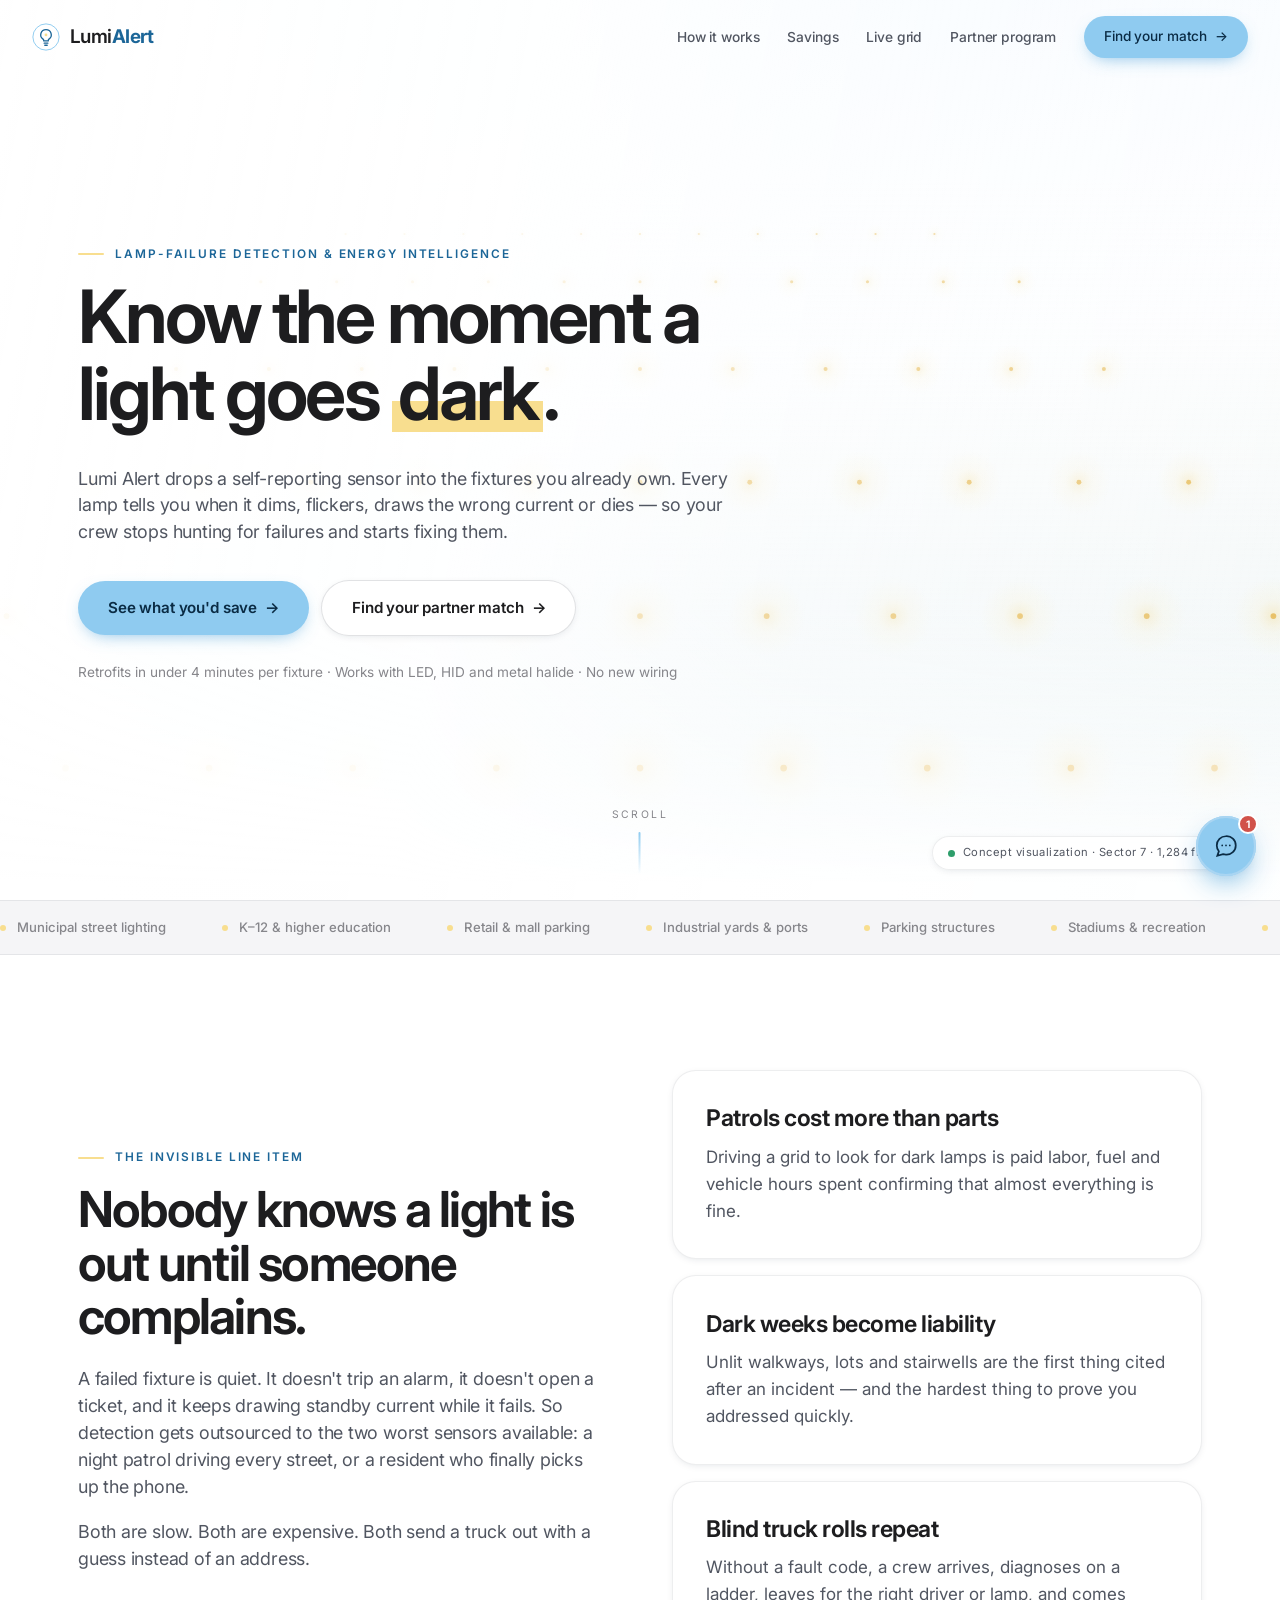
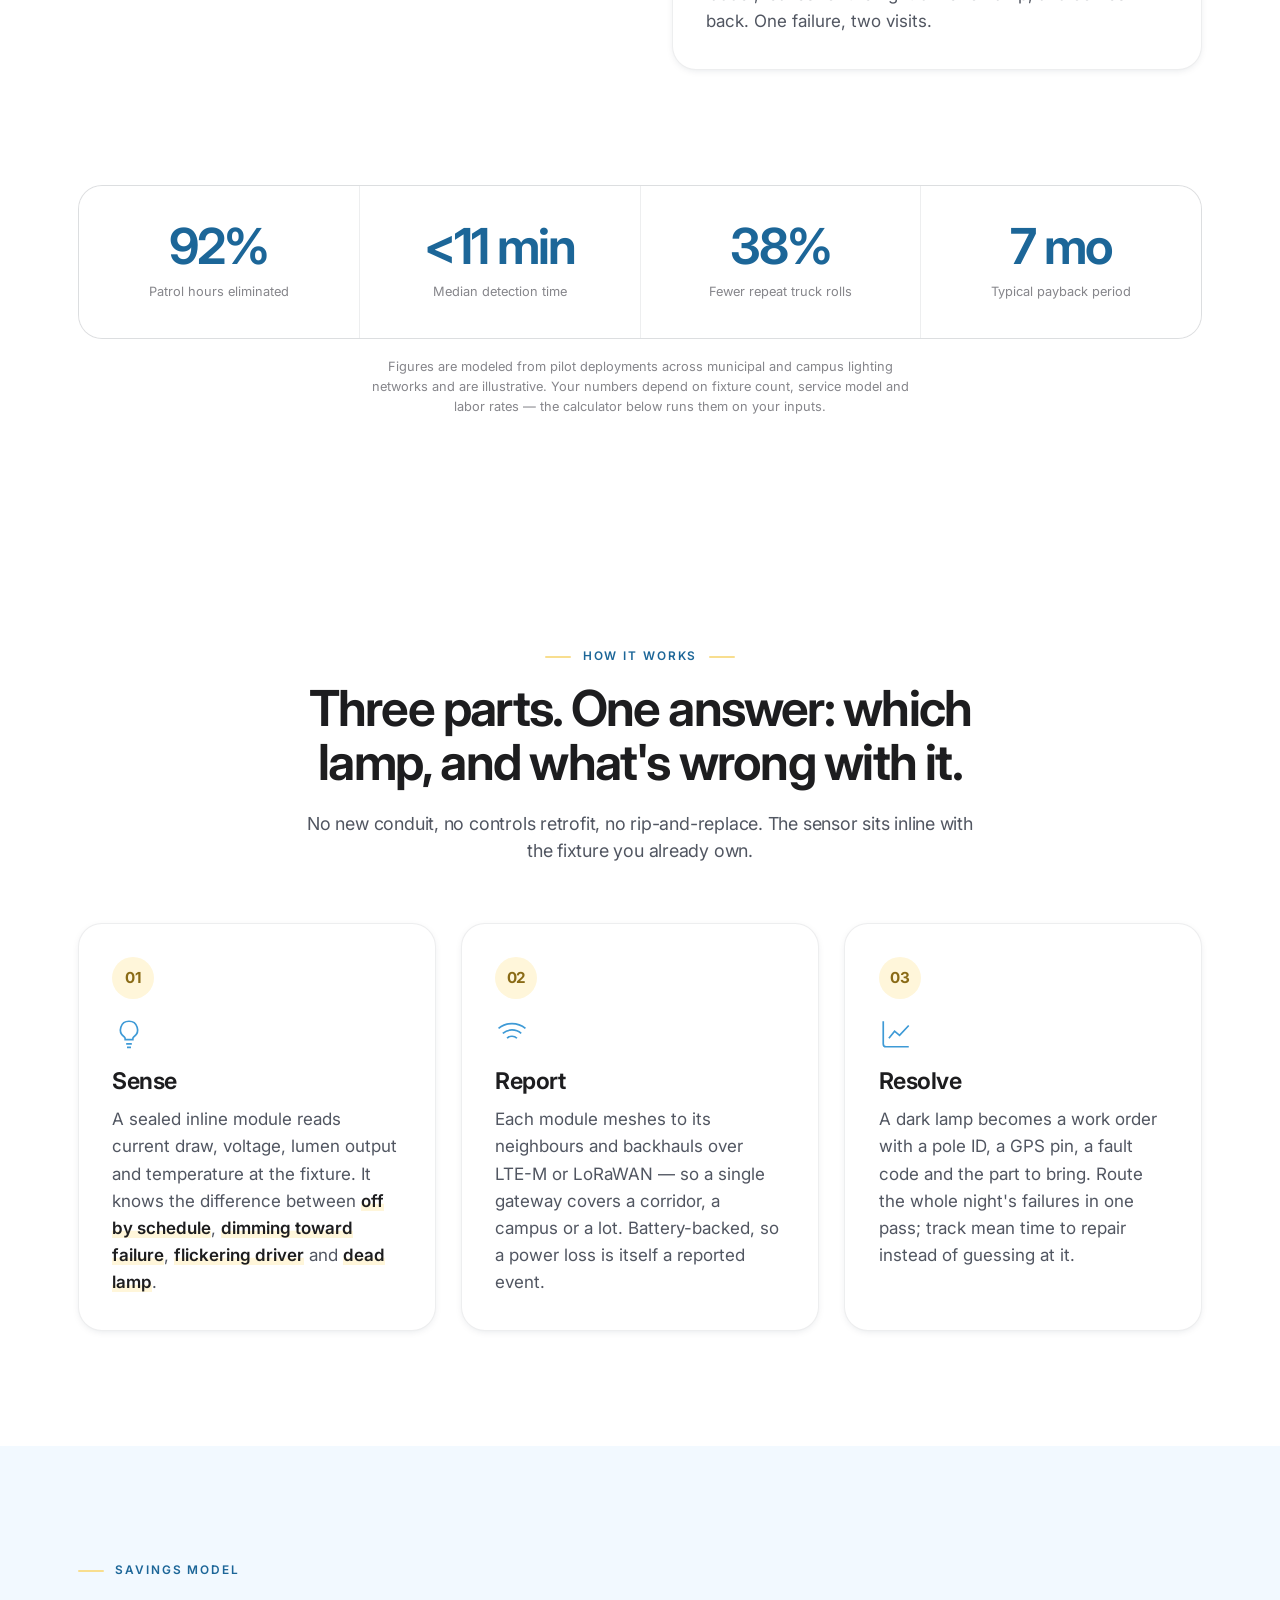
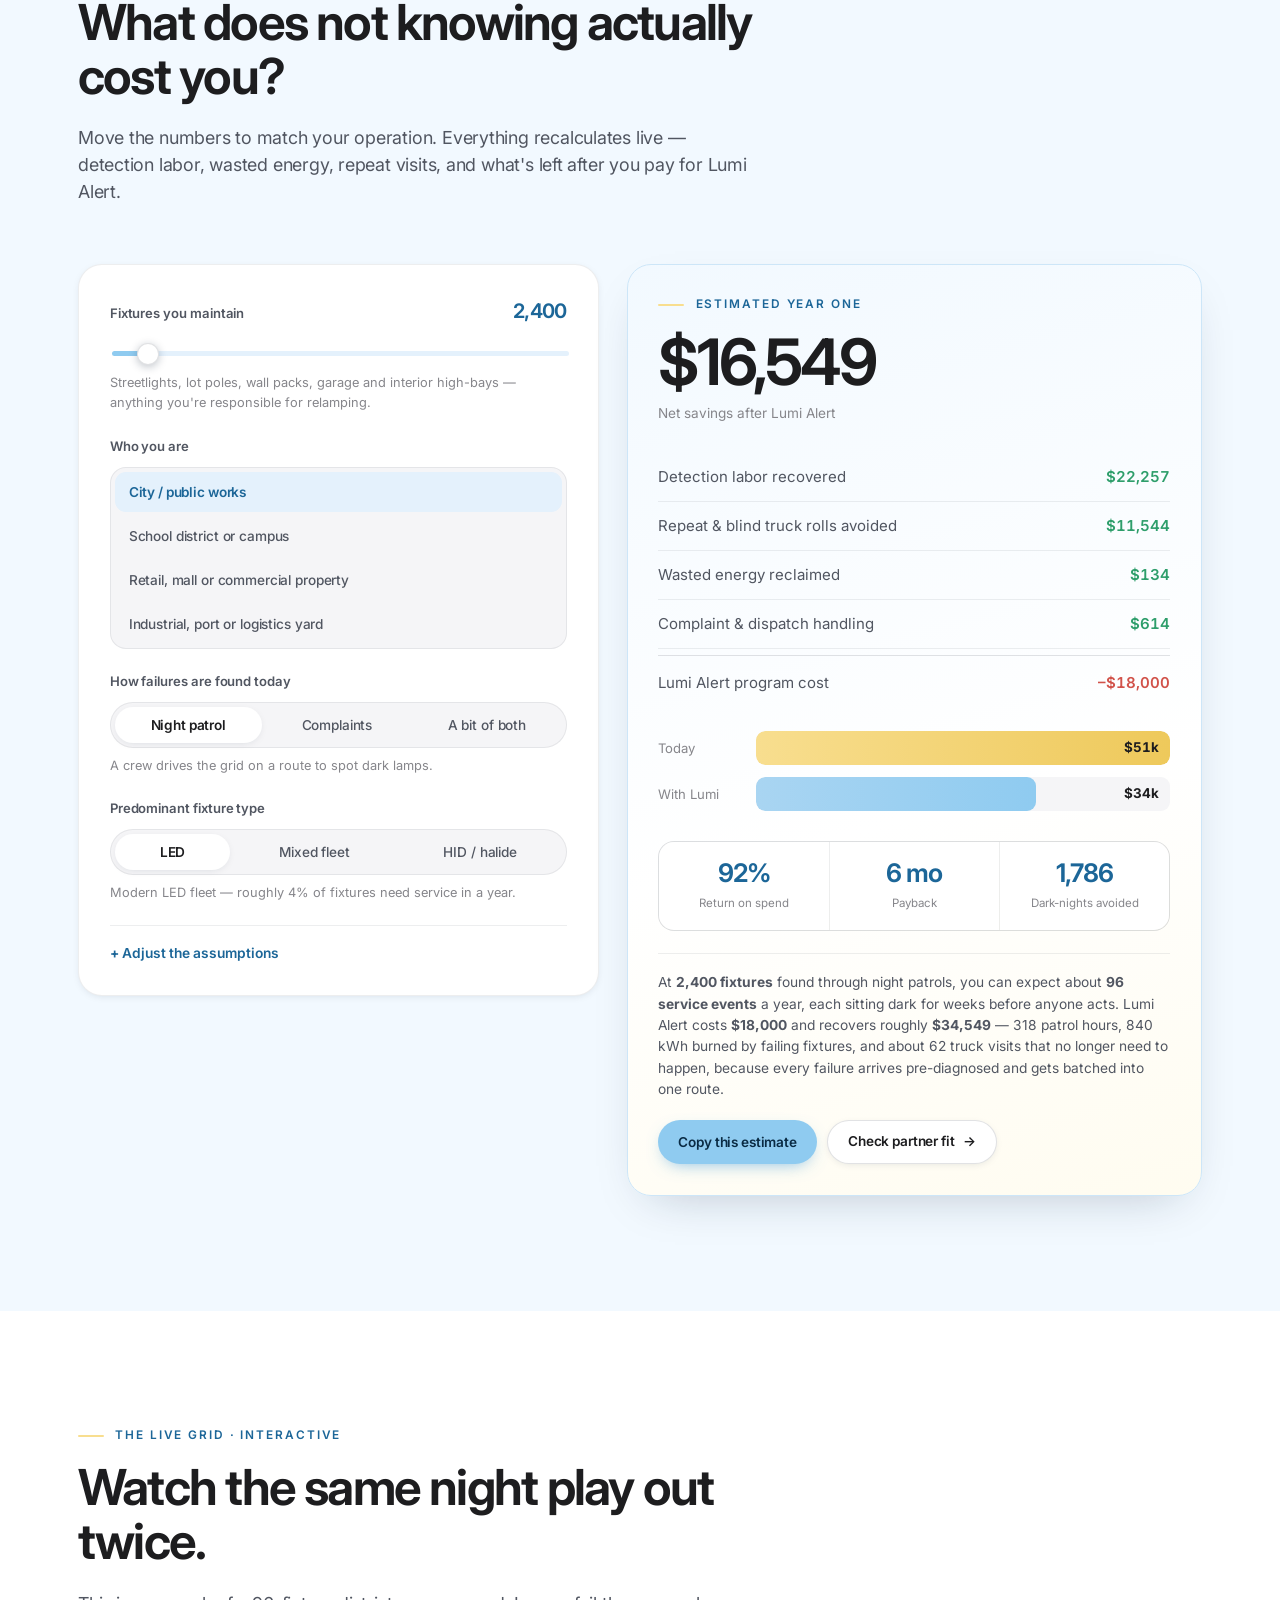
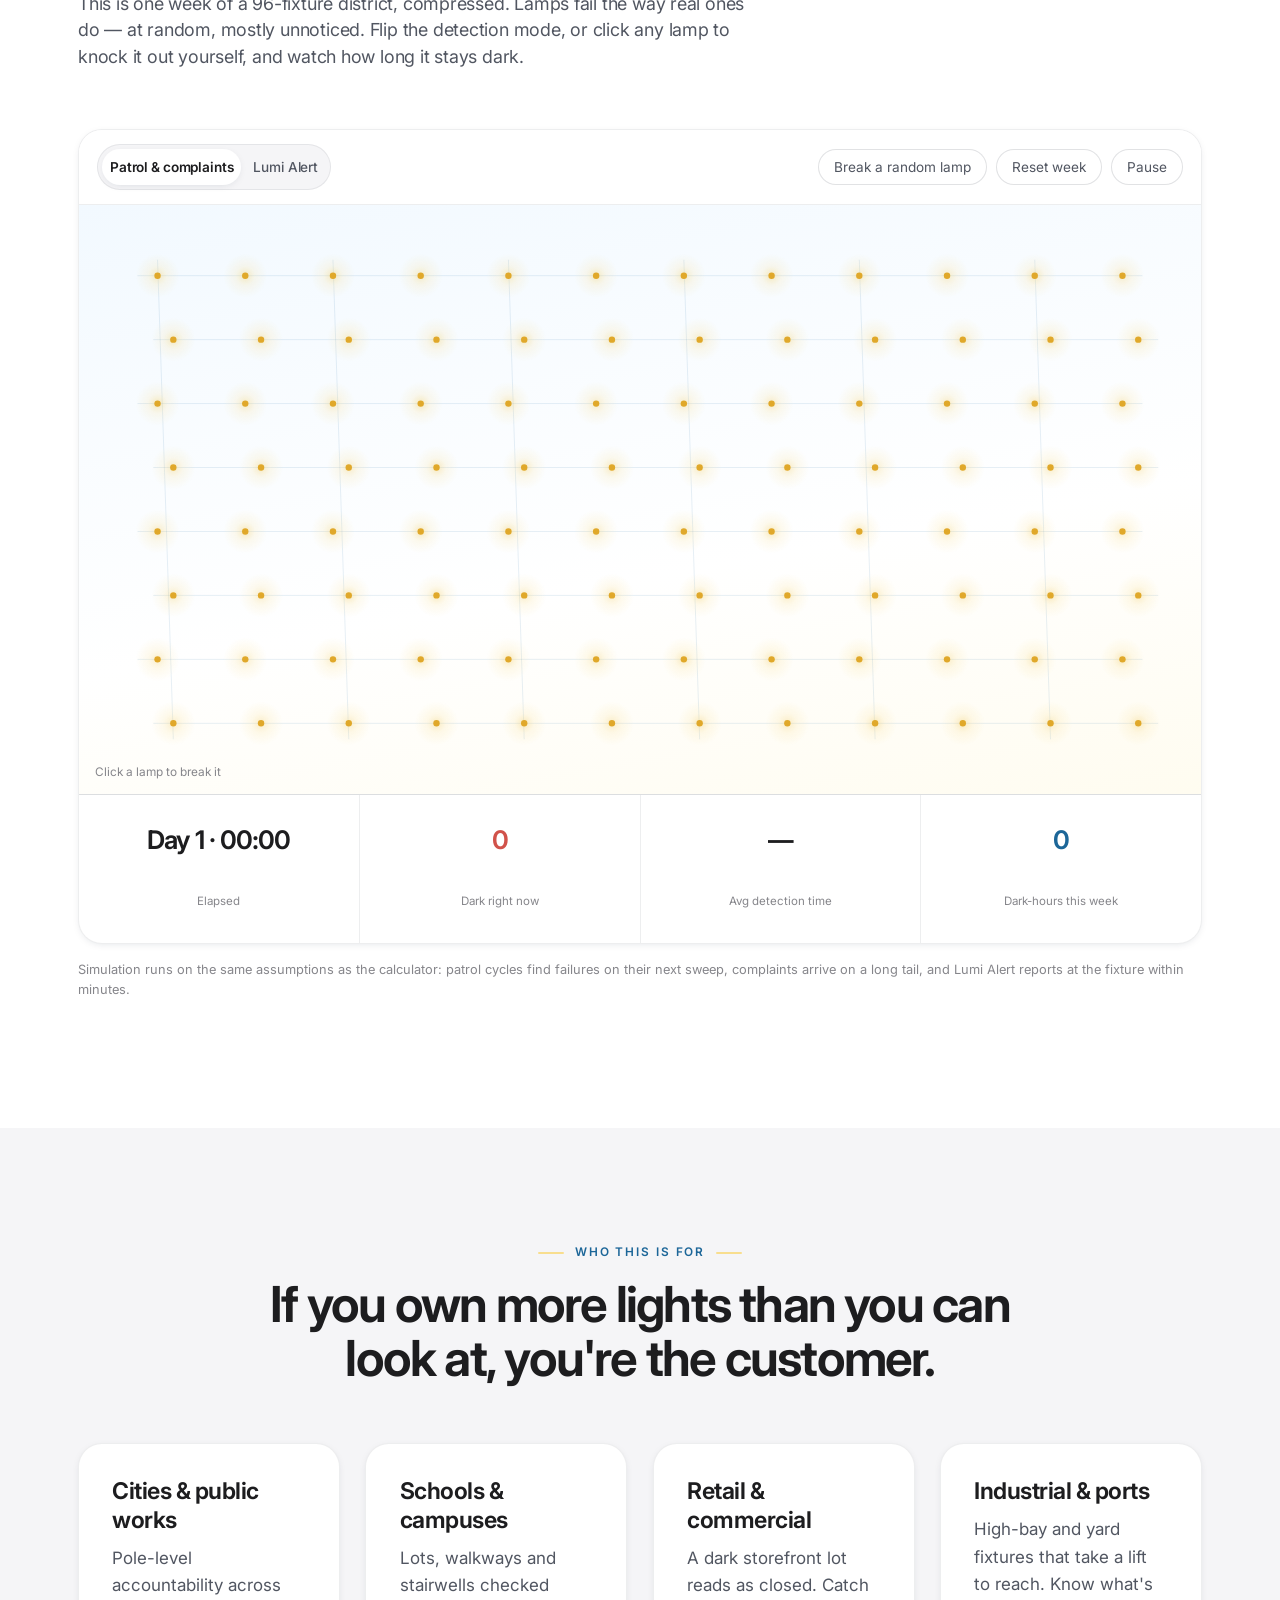
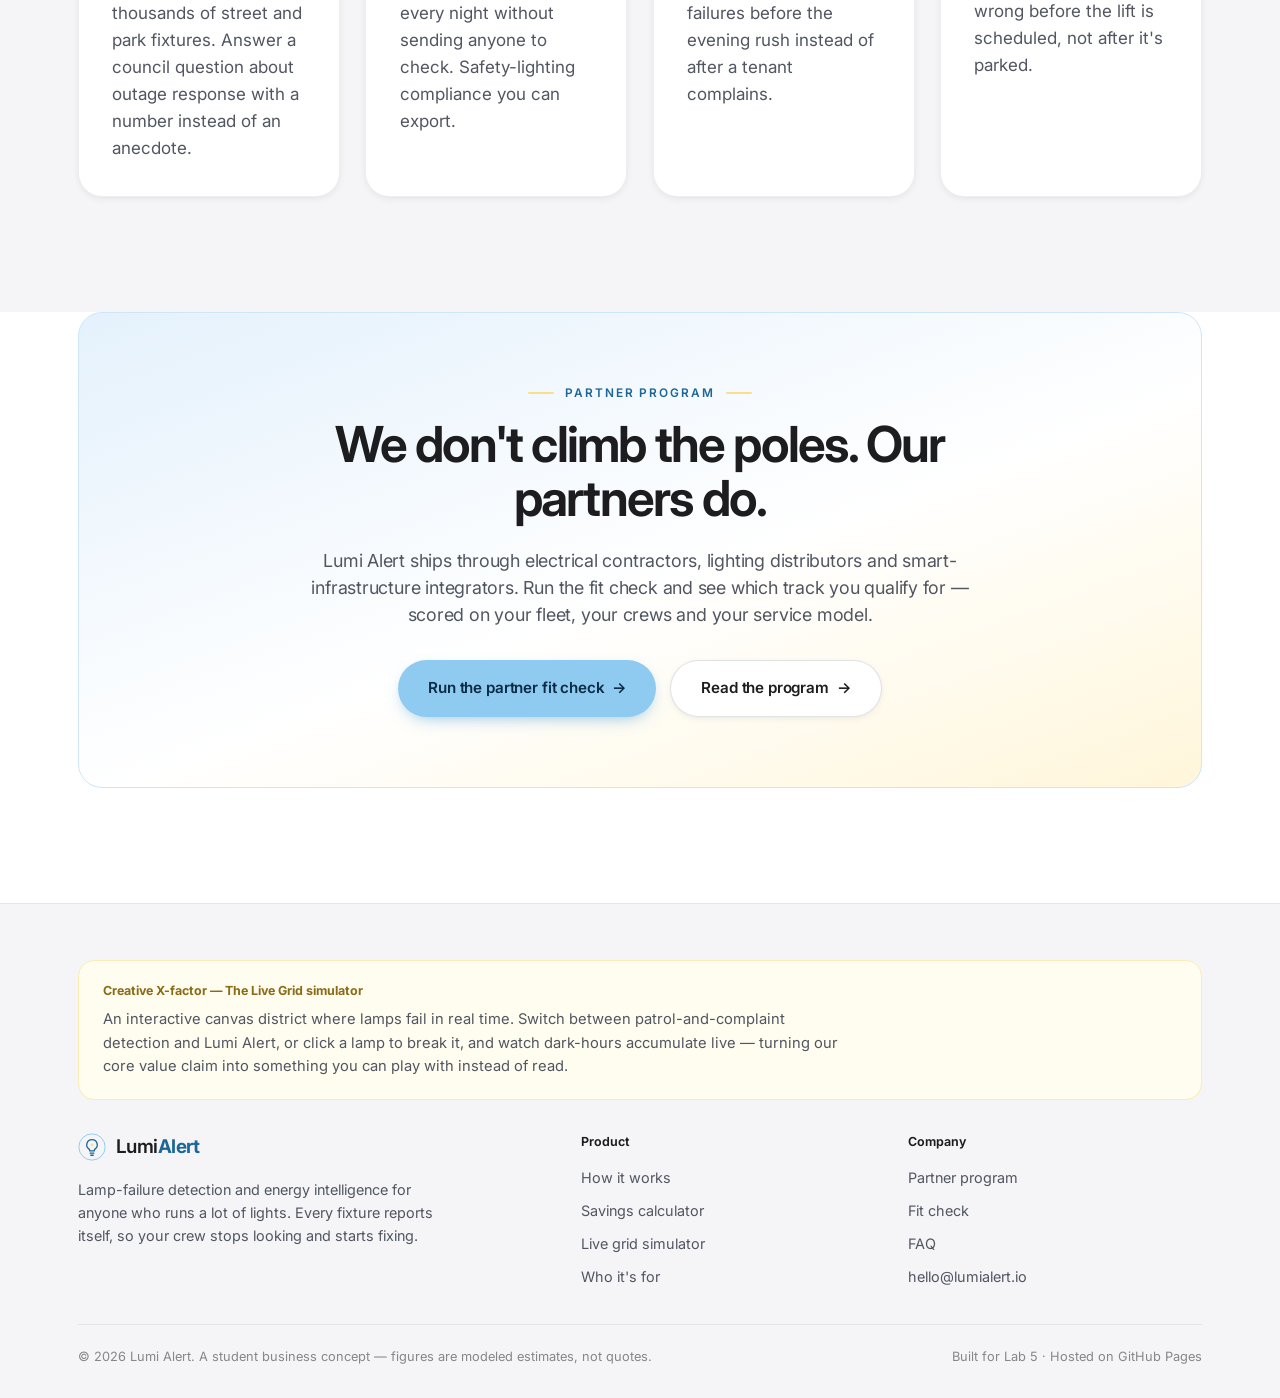
==== commit 98c5488b: "Restyle light: Apple-style layout in baby blue and butter yellow" ====
--- a/index.html
+++ b/index.html
@@ -5,13 +5,13 @@
 <meta name="viewport" content="width=device-width,initial-scale=1">
 <title>Lumi Alert — Every light reports itself</title>
 <meta name="description" content="Lumi Alert puts a self-reporting sensor in every fixture, so cities, campuses and property teams know the moment a light goes dark — no patrols, no complaint calls, no blind truck rolls.">
-<meta name="theme-color" content="#05070C">
+<meta name="theme-color" content="#FFFFFF">
 <meta property="og:title" content="Lumi Alert — Every light reports itself">
 <meta property="og:description" content="Lamp-failure detection for anyone who runs a lot of lights. Know the moment a light goes dark.">
 <meta property="og:type" content="website">
 <link rel="preconnect" href="https://fonts.googleapis.com">
 <link rel="preconnect" href="https://fonts.gstatic.com" crossorigin>
-<link href="https://fonts.googleapis.com/css2?family=Cormorant+Garamond:ital,wght@0,300;0,400;0,500;0,600;1,300;1,400&family=Inter:wght@400;500;600;700&display=swap" rel="stylesheet">
+<link href="https://fonts.googleapis.com/css2?family=Inter:wght@400;500;600;700&display=swap" rel="stylesheet">
 <link rel="stylesheet" href="lumi.css">
 <link rel="icon" href="favicon.svg" type="image/svg+xml">
 </head>
@@ -21,10 +21,10 @@
 <header class="nav" id="nav">
   <a class="brand" href="index.html" aria-label="Lumi Alert home">
     <svg class="mark" viewBox="0 0 32 32" fill="none" aria-hidden="true">
-      <circle cx="16" cy="16" r="15" stroke="#D4AF6A" stroke-width=".8" opacity=".55"/>
-      <path d="M16 7.5a6 6 0 0 0-3.4 10.95c.5.36.8.93.8 1.55v.5h5.2v-.5c0-.62.3-1.19.8-1.55A6 6 0 0 0 16 7.5Z" stroke="#D4AF6A" stroke-width="1.3" stroke-linejoin="round"/>
-      <path d="M13.9 23h4.2M14.6 25.4h2.8" stroke="#D4AF6A" stroke-width="1.3" stroke-linecap="round"/>
-      <circle cx="16" cy="13.6" r="1.6" fill="#E6CB93"/>
+      <circle cx="16" cy="16" r="15" stroke="#8FCBF0" stroke-width="1.1"/>
+      <path d="M16 7.5a6 6 0 0 0-3.4 10.95c.5.36.8.93.8 1.55v.5h5.2v-.5c0-.62.3-1.19.8-1.55A6 6 0 0 0 16 7.5Z" stroke="#1C6698" stroke-width="1.5" stroke-linejoin="round"/>
+      <path d="M13.9 23h4.2M14.6 25.4h2.8" stroke="#1C6698" stroke-width="1.5" stroke-linecap="round"/>
+      <circle cx="16" cy="13.6" r="1.6" fill="#F8DE8F"/>
     </svg>
     <span class="nm">Lumi<b>Alert</b></span>
   </a>
@@ -153,7 +153,7 @@
 </section>
 
 <!-- ================= CALCULATOR ================= -->
-<section id="savings" style="background:linear-gradient(180deg,var(--ink-900),#090D15 40%,var(--ink-900))">
+<section id="savings" style="background:var(--sky-50)">
   <div class="wrap">
     <div class="section-head rv">
       <p class="eyebrow">Savings model</p>
@@ -257,17 +257,17 @@
         </div>
 
         <div class="grid g-3" style="margin-top:30px;gap:1px;background:var(--line-soft);border:1px solid var(--line-soft);border-radius:var(--r-md);overflow:hidden">
-          <div style="background:rgba(255,255,255,.02);padding:18px 14px;text-align:center">
-            <div style="font-family:var(--serif);font-size:1.7rem;color:var(--brass-400);line-height:1" id="rRoi">0%</div>
-            <div style="font-size:.63rem;letter-spacing:.14em;text-transform:uppercase;color:var(--text-mute);margin-top:8px">Return on spend</div>
-          </div>
-          <div style="background:rgba(255,255,255,.02);padding:18px 14px;text-align:center">
-            <div style="font-family:var(--serif);font-size:1.7rem;color:var(--brass-400);line-height:1" id="rPayback">0 mo</div>
-            <div style="font-size:.63rem;letter-spacing:.14em;text-transform:uppercase;color:var(--text-mute);margin-top:8px">Payback</div>
-          </div>
-          <div style="background:rgba(255,255,255,.02);padding:18px 14px;text-align:center">
-            <div style="font-family:var(--serif);font-size:1.7rem;color:var(--brass-400);line-height:1" id="rDark">0</div>
-            <div style="font-size:.63rem;letter-spacing:.14em;text-transform:uppercase;color:var(--text-mute);margin-top:8px">Dark-nights avoided</div>
+          <div style="background:#fff;padding:18px 14px;text-align:center">
+            <div style="font-size:1.6rem;font-weight:650;letter-spacing:-.035em;color:var(--sky-800);line-height:1" id="rRoi">0%</div>
+            <div style="font-size:.72rem;color:var(--text-mute);margin-top:8px">Return on spend</div>
+          </div>
+          <div style="background:#fff;padding:18px 14px;text-align:center">
+            <div style="font-size:1.6rem;font-weight:650;letter-spacing:-.035em;color:var(--sky-800);line-height:1" id="rPayback">0 mo</div>
+            <div style="font-size:.72rem;color:var(--text-mute);margin-top:8px">Payback</div>
+          </div>
+          <div style="background:#fff;padding:18px 14px;text-align:center">
+            <div style="font-size:1.6rem;font-weight:650;letter-spacing:-.035em;color:var(--sky-800);line-height:1" id="rDark">0</div>
+            <div style="font-size:.72rem;color:var(--text-mute);margin-top:8px">Dark-nights avoided</div>
           </div>
         </div>
 
@@ -319,7 +319,7 @@
 </section>
 
 <!-- ================= SEGMENTS ================= -->
-<section id="who" style="background:linear-gradient(180deg,var(--ink-900),#090D15 50%,var(--ink-900))">
+<section id="who" style="background:var(--ink-800)">
   <div class="wrap">
     <div class="section-head center rv">
       <p class="eyebrow center">Who this is for</p>
@@ -362,10 +362,10 @@
       <div>
         <a class="brand" href="#top" style="margin-bottom:16px">
           <svg class="mark" viewBox="0 0 32 32" fill="none" aria-hidden="true">
-            <circle cx="16" cy="16" r="15" stroke="#D4AF6A" stroke-width=".8" opacity=".55"/>
-            <path d="M16 7.5a6 6 0 0 0-3.4 10.95c.5.36.8.93.8 1.55v.5h5.2v-.5c0-.62.3-1.19.8-1.55A6 6 0 0 0 16 7.5Z" stroke="#D4AF6A" stroke-width="1.3" stroke-linejoin="round"/>
-            <path d="M13.9 23h4.2M14.6 25.4h2.8" stroke="#D4AF6A" stroke-width="1.3" stroke-linecap="round"/>
-            <circle cx="16" cy="13.6" r="1.6" fill="#E6CB93"/>
+            <circle cx="16" cy="16" r="15" stroke="#8FCBF0" stroke-width="1.1"/>
+            <path d="M16 7.5a6 6 0 0 0-3.4 10.95c.5.36.8.93.8 1.55v.5h5.2v-.5c0-.62.3-1.19.8-1.55A6 6 0 0 0 16 7.5Z" stroke="#1C6698" stroke-width="1.5" stroke-linejoin="round"/>
+            <path d="M13.9 23h4.2M14.6 25.4h2.8" stroke="#1C6698" stroke-width="1.5" stroke-linecap="round"/>
+            <circle cx="16" cy="13.6" r="1.6" fill="#F8DE8F"/>
           </svg>
           <span class="nm">Lumi<b>Alert</b></span>
         </a>
--- a/lumi.css
+++ b/lumi.css
@@ -1,37 +1,56 @@
 /* ========================================================================
-   Lumi Alert — design system
-   Palette: deep ink + warm brass. Serif display, clean sans body.
+   Lumi Alert — design system  (light / Apple-leaning)
+   Baby blue + butter yellow on paper white. Inter throughout.
    ===================================================================== */
 
 :root{
-  --ink-900:#05070C;
-  --ink-800:#0A0E16;
-  --ink-700:#101521;
-  --ink-600:#161C2B;
-  --line:rgba(212,175,106,.18);
-  --line-soft:rgba(255,255,255,.08);
-
-  --brass-400:#E6CB93;
-  --brass-500:#D4AF6A;
-  --brass-600:#B98F45;
-  --glow:rgba(212,175,106,.35);
-
-  --text:#F6F3EC;
-  --text-dim:#B6BCC8;
-  --text-mute:#7E8798;
-
-  --good:#79C9A6;
-  --warn:#E8A33D;
-  --bad:#E2705F;
-
-  --serif:"Cormorant Garamond",Georgia,"Times New Roman",serif;
-  --sans:"Inter",-apple-system,BlinkMacSystemFont,"Segoe UI",Helvetica,Arial,sans-serif;
-
-  --maxw:1200px;
-  --r-sm:8px;
-  --r-md:14px;
-  --r-lg:22px;
-  --shadow:0 30px 80px -30px rgba(0,0,0,.85);
+  /* surfaces — kept under the old names so inline styles stay valid */
+  --ink-900:#FFFFFF;          /* page */
+  --ink-800:#F5F5F7;          /* alternating section */
+  --ink-700:#FFFFFF;          /* card */
+  --ink-600:#EDF4FB;
+
+  --sky-50:#F2F9FF;
+  --sky-100:#E4F1FC;
+  --sky-200:#CDE6F8;
+  --sky-300:#A9D5F2;
+  --sky-400:#8FCBF0;          /* baby blue — the theme colour */
+  --sky-600:#3E9AD6;
+  --sky-800:#1C6698;          /* accessible blue for small text */
+
+  --butter-50:#FFFCF0;
+  --butter-100:#FFF6DA;
+  --butter-200:#FCEBB4;
+  --butter-300:#F8DE8F;       /* butter yellow — the theme colour */
+  --butter-500:#EEC95B;
+  --butter-800:#8A6B16;
+
+  /* legacy accent names now carry the blue scale */
+  --brass-400:#1C6698;
+  --brass-500:#8FCBF0;
+  --brass-600:#3E9AD6;
+  --glow:rgba(143,203,240,.55);
+
+  --line:rgba(11,18,32,.12);
+  --line-soft:rgba(11,18,32,.07);
+
+  --text:#1D1D1F;
+  --text-dim:#515661;
+  --text-mute:#86868B;
+
+  --good:#2E9E6B;
+  --warn:#C98A12;
+  --bad:#D1524A;
+
+  --sans:"Inter",-apple-system,BlinkMacSystemFont,"SF Pro Display","Segoe UI",Helvetica,Arial,sans-serif;
+  --serif:var(--sans);        /* display = the same family, tighter */
+
+  --maxw:1180px;
+  --r-sm:10px;
+  --r-md:16px;
+  --r-lg:24px;
+  --shadow:0 18px 48px -24px rgba(16,32,56,.28);
+  --shadow-sm:0 2px 10px -4px rgba(16,32,56,.18);
   --ease:cubic-bezier(.22,.61,.36,1);
 }
 
@@ -43,40 +62,40 @@
   color:var(--text);
   font-family:var(--sans);
   font-size:17px;
-  line-height:1.65;
-  letter-spacing:.005em;
+  line-height:1.6;
   -webkit-font-smoothing:antialiased;
   overflow-x:hidden;
 }
 img,video,canvas,svg{display:block;max-width:100%}
-a{color:var(--brass-400);text-decoration:none}
+a{color:var(--sky-800);text-decoration:none}
 button{font-family:inherit}
 
 /* ---------- type ---------- */
-h1,h2,h3,h4{font-family:var(--serif);font-weight:300;letter-spacing:-.01em;margin:0 0 .5em}
-h1{font-size:clamp(2.7rem,7vw,5.4rem);line-height:1.02}
-h2{font-size:clamp(2rem,4.4vw,3.4rem);line-height:1.08}
-h3{font-size:clamp(1.25rem,2vw,1.6rem);line-height:1.2}
-p{margin:0 0 1.1em;color:var(--text-dim)}
-.lead{font-size:clamp(1.05rem,1.5vw,1.3rem);color:var(--text-dim);max-width:62ch}
-em,.it{font-style:italic;color:var(--brass-400)}
+h1,h2,h3,h4{font-family:var(--serif);font-weight:650;letter-spacing:-.032em;margin:0 0 .45em;color:var(--text)}
+h1{font-size:clamp(2.6rem,6.4vw,4.6rem);line-height:1.04;letter-spacing:-.04em}
+h2{font-size:clamp(1.95rem,4vw,3.1rem);line-height:1.08;letter-spacing:-.036em}
+h3{font-size:clamp(1.2rem,1.8vw,1.45rem);line-height:1.25;letter-spacing:-.022em}
+p{margin:0 0 1.05em;color:var(--text-dim)}
+.lead{font-size:clamp(1.05rem,1.4vw,1.28rem);line-height:1.5;color:var(--text-dim);max-width:62ch;letter-spacing:-.012em}
+em,.it{font-style:normal;color:var(--text);font-weight:600;
+  box-shadow:inset 0 -.42em 0 var(--butter-100)}
 
 .eyebrow{
-  font-family:var(--sans);font-size:.72rem;font-weight:600;
-  letter-spacing:.24em;text-transform:uppercase;color:var(--brass-500);
-  margin:0 0 1.2rem;display:flex;align-items:center;gap:.8rem;
-}
-.eyebrow::before{content:"";width:34px;height:1px;background:var(--brass-600);opacity:.8}
+  font-size:.74rem;font-weight:600;letter-spacing:.16em;text-transform:uppercase;
+  color:var(--sky-800);margin:0 0 1rem;display:flex;align-items:center;gap:.7rem;
+}
+.eyebrow::before{content:"";width:26px;height:2px;border-radius:2px;background:var(--butter-300)}
 .eyebrow.center{justify-content:center}
-.eyebrow.center::after{content:"";width:34px;height:1px;background:var(--brass-600);opacity:.8}
+.eyebrow.center::after{content:"";width:26px;height:2px;border-radius:2px;background:var(--butter-300)}
 
 /* ---------- layout ---------- */
 .wrap{width:100%;max-width:var(--maxw);margin:0 auto;padding:0 28px}
-section{position:relative;padding:clamp(80px,10vw,140px) 0}
-.section-head{max-width:70ch;margin-bottom:clamp(40px,5vw,68px)}
+section{position:relative;padding:clamp(76px,9vw,132px) 0}
+section[id],[id]:target{scroll-margin-top:92px}
+.section-head{max-width:70ch;margin-bottom:clamp(36px,4.5vw,62px)}
 .section-head.center{margin-left:auto;margin-right:auto;text-align:center}
-.hairline{height:1px;background:linear-gradient(90deg,transparent,var(--line),transparent)}
-.grid{display:grid;gap:clamp(18px,2.2vw,30px)}
+.hairline{height:1px;background:var(--line-soft)}
+.grid{display:grid;gap:clamp(16px,2vw,26px)}
 .g-2{grid-template-columns:repeat(2,minmax(0,1fr))}
 .g-3{grid-template-columns:repeat(3,minmax(0,1fr))}
 .g-4{grid-template-columns:repeat(4,minmax(0,1fr))}
@@ -85,440 +104,389 @@
 
 /* ---------- buttons ---------- */
 .btn{
-  --bg:var(--brass-500);
-  display:inline-flex;align-items:center;justify-content:center;gap:.6rem;
-  padding:16px 30px;border:0;border-radius:999px;cursor:pointer;
-  font-size:.88rem;font-weight:600;letter-spacing:.09em;text-transform:uppercase;
-  background:var(--bg);color:#120D04;
-  transition:transform .4s var(--ease),box-shadow .4s var(--ease),background .3s;
-  box-shadow:0 10px 30px -12px var(--glow);
-}
-.btn:hover{transform:translateY(-2px);box-shadow:0 18px 40px -14px var(--glow);background:var(--brass-400)}
+  display:inline-flex;align-items:center;justify-content:center;gap:.5rem;
+  padding:15px 30px;border:0;border-radius:999px;cursor:pointer;
+  font-size:.95rem;font-weight:600;letter-spacing:-.01em;
+  background:var(--sky-400);color:#0A2B44;
+  box-shadow:0 6px 18px -8px rgba(62,154,214,.75);
+  transition:transform .35s var(--ease),box-shadow .35s var(--ease),background .25s;
+}
+.btn:hover{background:var(--sky-300);transform:translateY(-1px);box-shadow:0 12px 26px -10px rgba(62,154,214,.8)}
 .btn:active{transform:translateY(0)}
-.btn.ghost{
-  background:transparent;color:var(--text);
-  border:1px solid rgba(255,255,255,.22);box-shadow:none;
-}
-.btn.ghost:hover{border-color:var(--brass-500);color:var(--brass-400);background:rgba(212,175,106,.06)}
-.btn.sm{padding:11px 20px;font-size:.74rem}
-.btn .arw{transition:transform .4s var(--ease)}
-.btn:hover .arw{transform:translateX(4px)}
-.btn:focus-visible,a:focus-visible,input:focus-visible,select:focus-visible,[tabindex]:focus-visible{
-  outline:2px solid var(--brass-500);outline-offset:3px
+.btn.ghost{background:#fff;color:var(--text);border:1px solid var(--line);box-shadow:var(--shadow-sm)}
+.btn.ghost:hover{background:var(--sky-50);border-color:var(--sky-300);color:var(--sky-800)}
+.btn.sm{padding:10px 20px;font-size:.85rem}
+.btn .arw{transition:transform .35s var(--ease)}
+.btn:hover .arw{transform:translateX(3px)}
+.btn:focus-visible,a:focus-visible,input:focus-visible,select:focus-visible,summary:focus-visible,[tabindex]:focus-visible{
+  outline:2px solid var(--sky-600);outline-offset:3px;border-radius:6px
 }
 
 /* ---------- nav ---------- */
 .nav{
   position:fixed;inset:0 0 auto;z-index:60;
-  display:flex;align-items:center;justify-content:space-between;
-  gap:20px;padding:20px 32px;
-  transition:background .5s var(--ease),padding .5s var(--ease),border-color .5s;
-  border-bottom:1px solid transparent;
+  display:flex;align-items:center;justify-content:space-between;gap:20px;
+  padding:16px 32px;border-bottom:1px solid transparent;
+  transition:background .4s var(--ease),padding .4s var(--ease),border-color .4s;
 }
 .nav.stuck{
-  background:rgba(5,7,12,.78);backdrop-filter:blur(18px) saturate(140%);
-  -webkit-backdrop-filter:blur(18px) saturate(140%);
-  border-bottom-color:var(--line);padding:13px 32px;
-}
-.brand{display:flex;align-items:center;gap:11px;color:var(--text)}
-.brand .mark{width:30px;height:30px;flex:0 0 auto}
-.brand .nm{font-family:var(--serif);font-size:1.35rem;letter-spacing:.02em}
-.brand .nm b{font-weight:600;color:var(--brass-400)}
-.nav-links{display:flex;align-items:center;gap:30px}
+  background:rgba(255,255,255,.78);backdrop-filter:saturate(180%) blur(20px);
+  -webkit-backdrop-filter:saturate(180%) blur(20px);
+  border-bottom-color:var(--line-soft);padding:11px 32px;
+}
+.brand{display:flex;align-items:center;gap:10px;color:var(--text)}
+.brand .mark{width:28px;height:28px;flex:0 0 auto}
+.brand .nm{font-size:1.18rem;font-weight:600;letter-spacing:-.03em}
+.brand .nm b{font-weight:700;color:var(--sky-800)}
+.nav-links{display:flex;align-items:center;gap:28px}
 .nav-links a{
-  color:var(--text-dim);font-size:.8rem;font-weight:500;
-  letter-spacing:.11em;text-transform:uppercase;position:relative;padding:4px 0;
-}
-.nav-links a::after{
-  content:"";position:absolute;left:0;bottom:0;height:1px;width:0;
-  background:var(--brass-500);transition:width .4s var(--ease)
-}
+  color:var(--text-dim);font-size:.86rem;font-weight:500;letter-spacing:-.01em;
+  position:relative;padding:4px 0;transition:color .3s
+}
+.nav-links a::after{content:"";position:absolute;left:0;bottom:-1px;height:2px;width:0;border-radius:2px;
+  background:var(--butter-300);transition:width .35s var(--ease)}
 .nav-links a:hover{color:var(--text)}
 .nav-links a:hover::after,.nav-links a[aria-current="page"]::after{width:100%}
-.nav-links a[aria-current="page"]{color:var(--brass-400)}
+.nav-links a[aria-current="page"]{color:var(--text);font-weight:600}
+.nav-links .btn{color:#0A2B44}
 .burger{display:none;background:none;border:0;color:var(--text);padding:8px;cursor:pointer}
 @media(max-width:880px){
   .nav-links{
     position:fixed;inset:0 0 0 auto;width:min(320px,82vw);
-    flex-direction:column;align-items:flex-start;justify-content:center;gap:26px;
-    background:rgba(8,11,18,.97);backdrop-filter:blur(20px);
-    padding:40px;transform:translateX(100%);transition:transform .5s var(--ease);
-    border-left:1px solid var(--line);
+    flex-direction:column;align-items:flex-start;justify-content:center;gap:24px;
+    background:rgba(255,255,255,.97);backdrop-filter:blur(20px);
+    padding:40px;transform:translateX(100%);transition:transform .45s var(--ease);
+    border-left:1px solid var(--line-soft);box-shadow:-20px 0 50px -30px rgba(16,32,56,.4);
   }
   .nav-links.open{transform:none}
-  .nav-links a{font-size:1rem}
+  .nav-links a{font-size:1.05rem}
   .burger{display:block;z-index:70}
 }
 
 /* ---------- hero ---------- */
-.hero{min-height:100svh;display:grid;align-items:center;padding:0;overflow:hidden}
-.hero-media{position:absolute;inset:0;z-index:0;background:var(--ink-900)}
-.hero-media video{
-  width:100%;height:100%;object-fit:cover;opacity:0;
-  transition:opacity 1.6s var(--ease)
-}
-.hero-media video.ready{opacity:.62}
-#heroCanvas{position:absolute;inset:0;width:100%;height:100%;opacity:.9;transition:opacity 1.2s}
-.hero-media.has-video #heroCanvas{opacity:.28}
+.hero{min-height:100svh;display:grid;align-items:center;padding:0;overflow:hidden;
+  background:linear-gradient(170deg,var(--sky-50) 0%,#FFFFFF 46%,var(--butter-50) 100%)}
+.hero-media{position:absolute;inset:0;z-index:0}
+.hero-media video{width:100%;height:100%;object-fit:cover;opacity:0;transition:opacity 1.4s var(--ease)}
+.hero-media video.ready{opacity:.9}
+#heroCanvas{position:absolute;inset:0;width:100%;height:100%;opacity:1;transition:opacity 1s}
+.hero-media.has-video #heroCanvas{opacity:0}
 .hero-scrim{
   position:absolute;inset:0;z-index:1;
   background:
-    radial-gradient(120% 90% at 18% 42%,rgba(5,7,12,.93) 0%,rgba(5,7,12,.6) 42%,rgba(5,7,12,.28) 68%,transparent 100%),
-    linear-gradient(to top,var(--ink-900) 2%,rgba(5,7,12,.35) 38%,rgba(5,7,12,.5) 100%);
-}
-.hero-inner{position:relative;z-index:2;padding:140px 0 110px}
-.hero h1{max-width:17ch;text-shadow:0 2px 40px rgba(0,0,0,.6)}
+    linear-gradient(100deg,rgba(255,255,255,.96) 0%,rgba(255,255,255,.88) 38%,rgba(255,255,255,.46) 62%,rgba(255,255,255,.2) 100%),
+    linear-gradient(to top,rgba(255,255,255,.95) 2%,rgba(255,255,255,0) 32%);
+}
+.hero-inner{position:relative;z-index:2;padding-block:132px 104px}
+.hero h1{max-width:16ch}
 .hero h1 .glowword{
-  color:var(--brass-400);font-style:italic;
-  text-shadow:0 0 54px rgba(212,175,106,.42)
-}
-.hero .lead{margin-bottom:2.3rem}
-.hero-cta{display:flex;flex-wrap:wrap;gap:14px;align-items:center}
-.hero-note{margin:1.8rem 0 0;font-size:.82rem;color:var(--text-mute);letter-spacing:.04em}
+  position:relative;color:var(--text);white-space:nowrap;
+  background:linear-gradient(transparent 58%,var(--butter-300) 58%,var(--butter-300) 93%,transparent 93%);
+  padding:0 .08em;border-radius:3px;
+}
+.hero .lead{margin-bottom:2.1rem}
+.hero-cta{display:flex;flex-wrap:wrap;gap:12px;align-items:center}
+.hero-note{margin:1.6rem 0 0;font-size:.85rem;color:var(--text-mute)}
 .scroll-cue{
   position:absolute;left:50%;bottom:26px;z-index:3;transform:translateX(-50%);
-  display:flex;flex-direction:column;align-items:center;gap:9px;
-  font-size:.64rem;letter-spacing:.3em;text-transform:uppercase;color:var(--text-mute)
-}
-.scroll-cue i{display:block;width:1px;height:48px;background:linear-gradient(var(--brass-500),transparent);animation:cue 2.4s var(--ease) infinite}
+  display:flex;flex-direction:column;align-items:center;gap:8px;
+  font-size:.65rem;letter-spacing:.24em;text-transform:uppercase;color:var(--text-mute)
+}
+.scroll-cue i{display:block;width:2px;height:42px;border-radius:2px;
+  background:linear-gradient(var(--sky-400),transparent);animation:cue 2.4s var(--ease) infinite}
 @keyframes cue{0%{transform:scaleY(.2);opacity:0}40%{opacity:1}100%{transform:scaleY(1);opacity:0}}
 .video-badge{
   position:absolute;right:28px;bottom:30px;z-index:3;display:flex;align-items:center;gap:8px;
-  font-size:.64rem;letter-spacing:.2em;text-transform:uppercase;color:var(--text-mute);
-  background:rgba(5,7,12,.5);border:1px solid var(--line-soft);border-radius:999px;padding:7px 14px;
-  backdrop-filter:blur(8px)
-}
-.video-badge .dot{width:6px;height:6px;border-radius:50%;background:var(--good);animation:blink 2s infinite}
+  font-size:.7rem;letter-spacing:.04em;color:var(--text-dim);
+  background:rgba(255,255,255,.8);border:1px solid var(--line-soft);border-radius:999px;padding:7px 15px;
+  backdrop-filter:blur(10px);box-shadow:var(--shadow-sm)
+}
+.video-badge .dot{width:7px;height:7px;border-radius:50%;background:var(--good);animation:blink 2s infinite}
 @keyframes blink{50%{opacity:.25}}
 @media(max-width:700px){.video-badge{display:none}}
 
-/* ---------- marquee strip ---------- */
-.strip{border-block:1px solid var(--line-soft);background:var(--ink-800);overflow:hidden;padding:18px 0}
-.strip .track{display:flex;gap:64px;width:max-content;animation:slide 34s linear infinite}
-.strip span{
-  font-size:.74rem;letter-spacing:.26em;text-transform:uppercase;color:var(--text-mute);
-  white-space:nowrap;display:flex;align-items:center;gap:12px
-}
-.strip span::before{content:"◆";color:var(--brass-600);font-size:.6rem}
+/* ---------- marquee ---------- */
+.strip{border-block:1px solid var(--line-soft);background:var(--ink-800);overflow:hidden;padding:16px 0}
+.strip .track{display:flex;gap:56px;width:max-content;animation:slide 34s linear infinite}
+.strip span{font-size:.82rem;font-weight:500;color:var(--text-mute);white-space:nowrap;display:flex;align-items:center;gap:11px}
+.strip span::before{content:"";width:6px;height:6px;border-radius:50%;background:var(--butter-300)}
 @keyframes slide{to{transform:translateX(-50%)}}
 @media(prefers-reduced-motion:reduce){.strip .track{animation:none}}
 
 /* ---------- cards ---------- */
 .card{
-  background:linear-gradient(170deg,var(--ink-700),var(--ink-800));
-  border:1px solid var(--line-soft);border-radius:var(--r-lg);
-  padding:clamp(26px,3vw,40px);position:relative;overflow:hidden;
-  transition:border-color .5s var(--ease),transform .5s var(--ease)
-}
-.card::after{
-  content:"";position:absolute;inset:0;pointer-events:none;opacity:0;
-  background:radial-gradient(60% 50% at 50% 0%,rgba(212,175,106,.12),transparent 70%);
-  transition:opacity .6s
-}
-.card:hover{border-color:var(--line);transform:translateY(-4px)}
-.card:hover::after{opacity:1}
-.card h3{margin-bottom:.5rem}
+  background:var(--ink-700);border:1px solid var(--line-soft);border-radius:var(--r-lg);
+  padding:clamp(24px,2.6vw,34px);position:relative;overflow:hidden;
+  box-shadow:var(--shadow-sm);
+  transition:border-color .4s var(--ease),transform .4s var(--ease),box-shadow .4s var(--ease)
+}
+.card:hover{border-color:var(--sky-200);transform:translateY(-3px);box-shadow:var(--shadow)}
+.card h3{margin-bottom:.45em}
 .card p:last-child{margin-bottom:0}
 .step-no{
-  font-family:var(--serif);font-size:3.4rem;line-height:1;color:transparent;
-  -webkit-text-stroke:1px var(--brass-600);display:block;margin-bottom:.4rem;opacity:.75
-}
-.ico{width:40px;height:40px;margin-bottom:18px;color:var(--brass-500)}
+  display:inline-grid;place-content:center;width:42px;height:42px;border-radius:50%;
+  background:var(--butter-100);color:var(--butter-800);
+  font-size:.95rem;font-weight:700;letter-spacing:-.01em;margin-bottom:18px
+}
+.ico{width:34px;height:34px;margin-bottom:16px;color:var(--sky-600)}
 
 /* ---------- stats ---------- */
 .stats{display:grid;grid-template-columns:repeat(4,1fr);gap:1px;background:var(--line-soft);
   border:1px solid var(--line-soft);border-radius:var(--r-lg);overflow:hidden}
-.stat{background:var(--ink-800);padding:clamp(24px,3vw,38px) 26px;text-align:center}
-.stat .num{font-family:var(--serif);font-size:clamp(2.2rem,4.6vw,3.5rem);line-height:1;color:var(--brass-400)}
+.stat{background:#fff;padding:clamp(24px,3vw,36px) 24px;text-align:center}
+.stat .num{font-size:clamp(2.1rem,4.2vw,3.1rem);font-weight:650;letter-spacing:-.04em;line-height:1;color:var(--sky-800)}
 .stat .num small{font-size:.5em}
-.stat .lbl{font-size:.72rem;letter-spacing:.17em;text-transform:uppercase;color:var(--text-mute);margin-top:12px}
+.stat .lbl{font-size:.8rem;color:var(--text-mute);margin-top:10px}
 @media(max-width:780px){.stats{grid-template-columns:repeat(2,1fr)}}
 
 /* ---------- reveal ---------- */
-.rv{opacity:0;transform:translateY(26px);transition:opacity .9s var(--ease),transform .9s var(--ease)}
+.rv{opacity:0;transform:translateY(22px);transition:opacity .8s var(--ease),transform .8s var(--ease)}
 .rv.in{opacity:1;transform:none}
 @media(prefers-reduced-motion:reduce){.rv{opacity:1;transform:none}}
 
 /* ---------- calculator ---------- */
-.calc{display:grid;grid-template-columns:minmax(0,.95fr) minmax(0,1.05fr);gap:clamp(20px,2.4vw,34px);align-items:start}
+.calc{display:grid;grid-template-columns:minmax(0,.95fr) minmax(0,1.05fr);gap:clamp(18px,2.2vw,30px);align-items:start}
 @media(max-width:980px){.calc{grid-template-columns:1fr}}
-.panel{
-  background:linear-gradient(170deg,var(--ink-700),var(--ink-800));
-  border:1px solid var(--line-soft);border-radius:var(--r-lg);padding:clamp(24px,2.6vw,34px)
-}
+.panel{background:#fff;border:1px solid var(--line-soft);border-radius:var(--r-lg);
+  padding:clamp(22px,2.4vw,32px);box-shadow:var(--shadow-sm)}
 .panel.result{
-  background:
-    radial-gradient(90% 70% at 85% 0%,rgba(212,175,106,.10),transparent 60%),
-    linear-gradient(170deg,#121828,var(--ink-800));
-  border-color:var(--line);position:sticky;top:96px
+  background:linear-gradient(165deg,var(--sky-50),#fff 58%,var(--butter-50));
+  border-color:var(--sky-200);position:sticky;top:88px;box-shadow:var(--shadow)
 }
 @media(max-width:980px){.panel.result{position:static}}
-.field{margin-bottom:24px}
+.field{margin-bottom:22px}
 .field:last-child{margin-bottom:0}
 .field label{display:flex;justify-content:space-between;align-items:baseline;gap:14px;
-  font-size:.76rem;letter-spacing:.13em;text-transform:uppercase;color:var(--text-mute);margin-bottom:11px}
-.field .val{font-family:var(--serif);font-size:1.4rem;color:var(--brass-400);letter-spacing:0;text-transform:none}
-.field .hint{font-size:.78rem;color:var(--text-mute);margin:8px 0 0;letter-spacing:0;text-transform:none}
+  font-size:.82rem;font-weight:600;color:var(--text-dim);margin-bottom:10px;letter-spacing:-.005em}
+.field .val{font-size:1.25rem;font-weight:650;color:var(--sky-800);letter-spacing:-.03em}
+.field .hint{font-size:.8rem;color:var(--text-mute);margin:8px 0 0;font-weight:400}
 input[type=range]{
-  -webkit-appearance:none;appearance:none;width:100%;height:3px;border-radius:3px;
-  background:linear-gradient(90deg,var(--brass-500) var(--p,40%),rgba(255,255,255,.12) var(--p,40%));
+  -webkit-appearance:none;appearance:none;width:100%;height:5px;border-radius:5px;
+  background:linear-gradient(90deg,var(--sky-400) var(--p,40%),var(--sky-100) var(--p,40%));
   outline-offset:6px;cursor:pointer
 }
 input[type=range]::-webkit-slider-thumb{
-  -webkit-appearance:none;width:20px;height:20px;border-radius:50%;
-  background:var(--brass-400);border:3px solid var(--ink-800);
-  box-shadow:0 0 0 1px var(--brass-600),0 4px 14px rgba(0,0,0,.6);cursor:grab
+  -webkit-appearance:none;width:22px;height:22px;border-radius:50%;background:#fff;
+  border:1px solid var(--line);box-shadow:0 2px 8px rgba(16,32,56,.26);cursor:grab
 }
 input[type=range]::-moz-range-thumb{
-  width:16px;height:16px;border-radius:50%;background:var(--brass-400);
-  border:3px solid var(--ink-800);box-shadow:0 0 0 1px var(--brass-600);cursor:grab
-}
-.seg{display:grid;grid-auto-flow:column;gap:6px;background:rgba(255,255,255,.04);
-  border:1px solid var(--line-soft);border-radius:999px;padding:5px}
+  width:20px;height:20px;border-radius:50%;background:#fff;border:1px solid var(--line);
+  box-shadow:0 2px 8px rgba(16,32,56,.26);cursor:grab
+}
+.seg{display:grid;grid-auto-flow:column;gap:4px;background:var(--ink-800);
+  border:1px solid var(--line-soft);border-radius:999px;padding:4px}
 .seg button{
   background:none;border:0;border-radius:999px;padding:10px 8px;cursor:pointer;
-  color:var(--text-mute);font-size:.74rem;font-weight:600;letter-spacing:.07em;text-transform:uppercase;
-  transition:background .3s,color .3s
-}
-.seg button[aria-pressed=true]{background:var(--brass-500);color:#120D04}
+  color:var(--text-dim);font-size:.85rem;font-weight:500;letter-spacing:-.01em;
+  transition:background .25s,color .25s,box-shadow .25s
+}
+.seg button[aria-pressed=true]{background:#fff;color:var(--text);font-weight:600;box-shadow:var(--shadow-sm)}
 .seg button:hover{color:var(--text)}
 .seg.stack{grid-auto-flow:row;border-radius:var(--r-md)}
-.seg.stack button{border-radius:10px;text-align:left;padding:12px 14px;letter-spacing:.04em;text-transform:none;font-size:.86rem}
+.seg.stack button{border-radius:11px;text-align:left;padding:12px 14px}
+.seg.stack button[aria-pressed=true]{background:var(--sky-100);color:var(--sky-800);box-shadow:none}
 .num-in{
-  width:100%;background:rgba(255,255,255,.04);border:1px solid var(--line-soft);
-  border-radius:10px;padding:12px 14px;color:var(--text);font-size:1rem;font-family:var(--sans)
-}
-.num-in:focus{border-color:var(--brass-600);background:rgba(212,175,106,.06)}
-
-.headline-num{font-family:var(--serif);font-size:clamp(2.8rem,6vw,4.4rem);line-height:1;color:var(--brass-400);letter-spacing:-.02em}
-.headline-sub{font-size:.76rem;letter-spacing:.2em;text-transform:uppercase;color:var(--text-mute);margin-top:10px}
-.kv{display:flex;justify-content:space-between;gap:16px;padding:13px 0;border-bottom:1px dashed rgba(255,255,255,.09);font-size:.93rem}
+  width:100%;background:#fff;border:1px solid var(--line);border-radius:11px;
+  padding:11px 14px;color:var(--text);font-size:1rem;font-family:var(--sans)
+}
+.num-in:focus{border-color:var(--sky-400);outline:none;box-shadow:0 0 0 3px var(--sky-100)}
+select.num-in{appearance:none;background-image:linear-gradient(45deg,transparent 50%,var(--text-mute) 50%),linear-gradient(135deg,var(--text-mute) 50%,transparent 50%);
+  background-position:calc(100% - 19px) calc(50% + 2px),calc(100% - 14px) calc(50% + 2px);
+  background-size:5px 5px,5px 5px;background-repeat:no-repeat;padding-right:38px}
+
+.headline-num{font-size:clamp(2.6rem,5.4vw,4rem);font-weight:650;letter-spacing:-.045em;line-height:1;color:var(--text)}
+.headline-sub{font-size:.85rem;color:var(--text-mute);margin-top:9px}
+.kv{display:flex;justify-content:space-between;gap:16px;padding:12px 0;border-bottom:1px solid var(--line-soft);font-size:.94rem}
 .kv:last-of-type{border-bottom:0}
 .kv dt{color:var(--text-dim)}
 .kv dd{margin:0;font-variant-numeric:tabular-nums;font-weight:600;color:var(--text)}
 .kv dd.pos{color:var(--good)}
 .kv dd.neg{color:var(--bad)}
 dl{margin:0}
-.bars{margin:26px 0 0;display:grid;gap:14px}
-.bar-row{display:grid;grid-template-columns:92px 1fr;gap:14px;align-items:center;font-size:.78rem;color:var(--text-mute)}
-.bar{height:34px;border-radius:7px;background:rgba(255,255,255,.05);overflow:hidden;position:relative}
-.bar i{
-  position:absolute;inset:0 auto 0 0;width:0;border-radius:7px;
-  transition:width 1.1s var(--ease);display:block
-}
-.bar.before i{background:linear-gradient(90deg,#4A3A2A,#8A6A3A)}
-.bar.after i{background:linear-gradient(90deg,var(--brass-600),var(--brass-400))}
-.bar b{position:absolute;top:50%;transform:translateY(-50%);right:11px;font-size:.82rem;
+.bars{margin:24px 0 0;display:grid;gap:12px}
+.bar-row{display:grid;grid-template-columns:86px 1fr;gap:12px;align-items:center;font-size:.82rem;color:var(--text-mute)}
+.bar{height:34px;border-radius:9px;background:var(--ink-800);overflow:hidden;position:relative}
+.bar i{position:absolute;inset:0 auto 0 0;width:0;border-radius:9px;transition:width 1.1s var(--ease);display:block}
+.bar.before i{background:linear-gradient(90deg,var(--butter-300),var(--butter-500))}
+.bar.after i{background:linear-gradient(90deg,var(--sky-300),var(--sky-400))}
+.bar b{position:absolute;top:50%;transform:translateY(-50%);right:11px;font-size:.84rem;
   font-variant-numeric:tabular-nums;color:var(--text)}
-.assume{margin-top:24px;border-top:1px solid var(--line-soft);padding-top:18px}
-.assume summary{cursor:pointer;font-size:.76rem;letter-spacing:.13em;text-transform:uppercase;color:var(--brass-500);list-style:none}
+.assume{margin-top:22px;border-top:1px solid var(--line-soft);padding-top:16px}
+.assume summary{cursor:pointer;font-size:.86rem;font-weight:600;color:var(--sky-800);list-style:none}
 .assume summary::-webkit-details-marker{display:none}
 .assume summary::before{content:"+ ";font-weight:700}
 .assume[open] summary::before{content:"– "}
 .assume .inner{padding-top:16px;display:grid;gap:16px;grid-template-columns:1fr 1fr}
 @media(max-width:560px){.assume .inner{grid-template-columns:1fr}}
-.disclaim{font-size:.74rem;color:var(--text-mute);margin-top:18px;line-height:1.55}
-
-/* ---------- simulator (X-factor) ---------- */
-.sim-shell{
-  border:1px solid var(--line);border-radius:var(--r-lg);overflow:hidden;
-  background:linear-gradient(180deg,#0A0E18,#070A11)
-}
+.disclaim{font-size:.8rem;color:var(--text-mute);margin-top:16px;line-height:1.55}
+
+/* ---------- simulator ---------- */
+.sim-shell{border:1px solid var(--line-soft);border-radius:var(--r-lg);overflow:hidden;
+  background:#fff;box-shadow:var(--shadow-sm)}
 .sim-bar{display:flex;flex-wrap:wrap;gap:14px;align-items:center;justify-content:space-between;
-  padding:16px 20px;border-bottom:1px solid var(--line-soft);background:rgba(255,255,255,.02)}
-.sim-canvas-wrap{position:relative;aspect-ratio:16/8.4;min-height:260px}
+  padding:14px 18px;border-bottom:1px solid var(--line-soft);background:#fff}
+.sim-canvas-wrap{position:relative;aspect-ratio:16/8.4;min-height:260px;
+  background:linear-gradient(170deg,var(--sky-50),#fff 60%,var(--butter-50))}
 #simCanvas{position:absolute;inset:0;width:100%;height:100%}
-.sim-hint{position:absolute;left:16px;bottom:12px;font-size:.7rem;letter-spacing:.14em;
-  text-transform:uppercase;color:var(--text-mute);pointer-events:none}
+.sim-hint{position:absolute;left:16px;bottom:12px;font-size:.74rem;color:var(--text-mute);pointer-events:none}
 .sim-readout{display:grid;grid-template-columns:repeat(4,1fr);gap:1px;background:var(--line-soft);border-top:1px solid var(--line-soft)}
-.sim-readout div{background:rgba(255,255,255,.015);padding:18px 16px;text-align:center}
-.sim-readout .n{font-family:var(--serif);font-size:1.75rem;color:var(--text);line-height:1}
-.sim-readout .n.hi{color:var(--brass-400)}
+.sim-readout div{background:#fff;padding:16px;text-align:center}
+.sim-readout .n{font-size:1.6rem;font-weight:650;letter-spacing:-.035em;color:var(--text);line-height:1}
+.sim-readout .n.hi{color:var(--sky-800)}
 .sim-readout .n.lo{color:var(--bad)}
-.sim-readout .l{font-size:.64rem;letter-spacing:.16em;text-transform:uppercase;color:var(--text-mute);margin-top:9px}
+.sim-readout .l{font-size:.72rem;color:var(--text-mute);margin-top:8px}
 @media(max-width:720px){.sim-readout{grid-template-columns:repeat(2,1fr)}}
 
 /* ---------- matcher ---------- */
-.match-grid{display:grid;grid-template-columns:minmax(0,1fr) minmax(0,.82fr);gap:clamp(20px,2.4vw,34px);align-items:start}
+.match-grid{display:grid;grid-template-columns:minmax(0,1fr) minmax(0,.82fr);gap:clamp(18px,2.2vw,30px);align-items:start}
 @media(max-width:980px){.match-grid{grid-template-columns:1fr}}
 .gauge-wrap{text-align:center}
 .gauge{width:200px;height:200px;margin:0 auto 6px;position:relative}
 .gauge svg{transform:rotate(-90deg)}
-.gauge .score{
-  position:absolute;inset:0;display:grid;place-content:center;
-  font-family:var(--serif);font-size:3.2rem;line-height:1;color:var(--brass-400)
-}
-.gauge .score small{display:block;font-family:var(--sans);font-size:.6rem;letter-spacing:.2em;
+.gauge .score{position:absolute;inset:0;display:grid;place-content:center;
+  font-size:3rem;font-weight:650;letter-spacing:-.045em;color:var(--text)}
+.gauge .score small{display:block;font-size:.66rem;font-weight:500;letter-spacing:.1em;
   text-transform:uppercase;color:var(--text-mute);margin-top:6px}
-.tier{
-  display:inline-flex;align-items:center;gap:9px;margin:4px 0 14px;padding:9px 18px;border-radius:999px;
-  border:1px solid var(--line);background:rgba(212,175,106,.08);
-  font-size:.72rem;letter-spacing:.16em;text-transform:uppercase;color:var(--brass-400)
-}
-.checklist{list-style:none;padding:0;margin:20px 0 0;display:grid;gap:11px}
-.checklist li{display:flex;gap:11px;align-items:flex-start;font-size:.93rem;color:var(--text-dim)}
-.checklist li svg{flex:0 0 auto;margin-top:3px;color:var(--brass-500)}
-.chips{display:flex;flex-wrap:wrap;gap:9px;margin-top:4px}
-.chip{
-  background:rgba(255,255,255,.04);border:1px solid var(--line-soft);border-radius:999px;
-  padding:9px 15px;font-size:.82rem;color:var(--text-dim);cursor:pointer;transition:all .3s
-}
-.chip:hover{border-color:var(--brass-600);color:var(--brass-400)}
-.chip[aria-pressed=true]{background:var(--brass-500);color:#120D04;border-color:var(--brass-500);font-weight:600}
+.tier{display:inline-flex;align-items:center;gap:8px;margin:4px 0 14px;padding:8px 18px;border-radius:999px;
+  background:var(--butter-100);color:var(--butter-800);font-size:.8rem;font-weight:600;letter-spacing:-.005em}
+.checklist{list-style:none;padding:0;margin:18px 0 0;display:grid;gap:10px}
+.checklist li{display:flex;gap:10px;align-items:flex-start;font-size:.94rem;color:var(--text-dim)}
+.checklist li svg{flex:0 0 auto;margin-top:4px;color:var(--sky-600)}
+.chips{display:flex;flex-wrap:wrap;gap:8px;margin-top:4px}
+.chip{background:#fff;border:1px solid var(--line);border-radius:999px;padding:9px 15px;
+  font-size:.85rem;color:var(--text-dim);cursor:pointer;transition:all .25s}
+.chip:hover{border-color:var(--sky-400);color:var(--sky-800);background:var(--sky-50)}
+.chip[aria-pressed=true]{background:var(--sky-100);color:var(--sky-800);border-color:var(--sky-300);font-weight:600}
 
 /* ---------- partner page bits ---------- */
-.page-hero{padding:clamp(140px,16vh,200px) 0 clamp(50px,6vw,80px);position:relative;overflow:hidden}
-.page-hero::before{
-  content:"";position:absolute;inset:-40% -10% auto;height:120%;z-index:-1;
-  background:radial-gradient(50% 50% at 30% 30%,rgba(212,175,106,.13),transparent 70%)
-}
+.page-hero{padding:clamp(132px,15vh,190px) 0 clamp(46px,5vw,72px);position:relative;overflow:hidden;
+  background:linear-gradient(170deg,var(--sky-50),#fff 70%)}
 .prose{max-width:72ch}
-.prose h3{margin-top:2.4em}
+.prose h3{margin-top:2.2em}
 .prose ul{padding-left:1.1em;color:var(--text-dim)}
-.prose li{margin-bottom:.55em}
-.pull{
-  border-left:2px solid var(--brass-600);padding:6px 0 6px 26px;margin:2.4em 0;
-  font-family:var(--serif);font-size:clamp(1.3rem,2.4vw,1.85rem);line-height:1.35;color:var(--text);font-style:italic
-}
+.prose li{margin-bottom:.5em}
+.pull{border-left:3px solid var(--butter-300);padding:4px 0 4px 24px;margin:2.2em 0;
+  font-size:clamp(1.25rem,2.2vw,1.7rem);line-height:1.35;letter-spacing:-.03em;font-weight:600;color:var(--text)}
 .tl{list-style:none;padding:0;margin:0;position:relative}
-.tl::before{content:"";position:absolute;left:11px;top:10px;bottom:10px;width:1px;background:var(--line)}
-.tl li{position:relative;padding:0 0 32px 44px}
+.tl::before{content:"";position:absolute;left:11px;top:10px;bottom:10px;width:2px;background:var(--sky-100)}
+.tl li{position:relative;padding:0 0 30px 44px}
 .tl li:last-child{padding-bottom:0}
-.tl .dot{
-  position:absolute;left:4px;top:4px;width:16px;height:16px;border-radius:50%;
-  background:var(--ink-900);border:1px solid var(--brass-600);display:grid;place-content:center
-}
-.tl .dot::after{content:"";width:5px;height:5px;border-radius:50%;background:var(--brass-500)}
-.tl h4{font-family:var(--sans);font-size:.95rem;font-weight:700;letter-spacing:.02em;margin:0 0 .35em;color:var(--text)}
-.tl p{font-size:.93rem;margin:0}
-.tl .when{font-size:.68rem;letter-spacing:.18em;text-transform:uppercase;color:var(--brass-500);margin-bottom:.5em}
+.tl .dot{position:absolute;left:3px;top:3px;width:18px;height:18px;border-radius:50%;
+  background:#fff;border:2px solid var(--sky-300);display:grid;place-content:center}
+.tl .dot::after{content:"";width:6px;height:6px;border-radius:50%;background:var(--sky-600)}
+.tl h4{font-size:1rem;font-weight:650;letter-spacing:-.02em;margin:0 0 .3em;color:var(--text)}
+.tl p{font-size:.94rem;margin:0}
+.tl .when{font-size:.74rem;font-weight:600;color:var(--sky-800);margin-bottom:.4em}
 .faq{border-top:1px solid var(--line-soft)}
 .faq details{border-bottom:1px solid var(--line-soft)}
-.faq summary{
-  cursor:pointer;list-style:none;padding:24px 40px 24px 0;position:relative;
-  font-family:var(--serif);font-size:1.2rem;color:var(--text)
-}
+.faq summary{cursor:pointer;list-style:none;padding:22px 40px 22px 0;position:relative;
+  font-size:1.12rem;font-weight:600;letter-spacing:-.025em;color:var(--text)}
 .faq summary::-webkit-details-marker{display:none}
-.faq summary::after{
-  content:"";position:absolute;right:8px;top:50%;width:10px;height:10px;
-  border-right:1px solid var(--brass-500);border-bottom:1px solid var(--brass-500);
-  transform:translateY(-70%) rotate(45deg);transition:transform .4s var(--ease)
-}
+.faq summary::after{content:"";position:absolute;right:10px;top:50%;width:9px;height:9px;
+  border-right:2px solid var(--sky-600);border-bottom:2px solid var(--sky-600);
+  transform:translateY(-70%) rotate(45deg);transition:transform .35s var(--ease)}
 .faq details[open] summary::after{transform:translateY(-30%) rotate(225deg)}
-.faq .a{padding:0 0 26px;max-width:72ch}
+.faq .a{padding:0 0 24px;max-width:72ch}
 .faq .a p:last-child{margin:0}
 
-.table{width:100%;border-collapse:collapse;font-size:.92rem}
-.table th,.table td{text-align:left;padding:16px 18px;border-bottom:1px solid var(--line-soft);vertical-align:top}
-.table th{font-size:.7rem;letter-spacing:.16em;text-transform:uppercase;color:var(--brass-500);font-weight:600}
+.table{width:100%;border-collapse:collapse;font-size:.93rem}
+.table th,.table td{text-align:left;padding:16px 18px;border-bottom:1px solid var(--line-soft);vertical-align:top;color:var(--text-dim)}
+.table thead th{background:var(--sky-50);font-size:.78rem;font-weight:650;color:var(--sky-800);letter-spacing:-.005em}
 .table td:first-child{color:var(--text);font-weight:600}
-.table-scroll{overflow-x:auto;border:1px solid var(--line-soft);border-radius:var(--r-md)}
+.table tbody tr:hover{background:var(--butter-50)}
+.table-scroll{overflow-x:auto;border:1px solid var(--line-soft);border-radius:var(--r-md);background:#fff}
 
 /* ---------- cta + footer ---------- */
 .cta-band{
-  border:1px solid var(--line);border-radius:var(--r-lg);text-align:center;
-  padding:clamp(44px,6vw,78px) clamp(24px,4vw,60px);
-  background:
-    radial-gradient(70% 120% at 50% 0%,rgba(212,175,106,.14),transparent 62%),
-    linear-gradient(170deg,#121828,var(--ink-800))
-}
-footer{border-top:1px solid var(--line-soft);background:var(--ink-800);padding:60px 0 34px;font-size:.9rem}
-.foot-grid{display:grid;grid-template-columns:1.6fr 1fr 1fr;gap:34px;margin-bottom:40px}
+  border:1px solid var(--sky-200);border-radius:var(--r-lg);text-align:center;
+  padding:clamp(42px,5.5vw,74px) clamp(24px,4vw,56px);
+  background:linear-gradient(160deg,var(--sky-100),#fff 55%,var(--butter-100))
+}
+footer{border-top:1px solid var(--line-soft);background:var(--ink-800);padding:56px 0 30px;font-size:.9rem;color:var(--text-dim)}
+.foot-grid{display:grid;grid-template-columns:1.6fr 1fr 1fr;gap:32px;margin-bottom:36px}
 @media(max-width:760px){.foot-grid{grid-template-columns:1fr 1fr}.foot-grid>div:first-child{grid-column:1/-1}}
-footer h5{font-size:.7rem;letter-spacing:.2em;text-transform:uppercase;color:var(--brass-500);margin:0 0 16px}
-footer ul{list-style:none;padding:0;margin:0;display:grid;gap:11px}
+footer h5{font-size:.78rem;font-weight:650;color:var(--text);margin:0 0 14px}
+footer ul{list-style:none;padding:0;margin:0;display:grid;gap:10px}
 footer a{color:var(--text-dim)}
-footer a:hover{color:var(--brass-400)}
+footer a:hover{color:var(--sky-800)}
 .foot-bottom{display:flex;flex-wrap:wrap;gap:14px;justify-content:space-between;align-items:center;
-  border-top:1px solid var(--line-soft);padding-top:24px;font-size:.78rem;color:var(--text-mute)}
-.xfactor{
-  border:1px dashed var(--line);border-radius:var(--r-md);padding:20px 24px;margin-bottom:34px;
-  background:rgba(212,175,106,.04)
-}
-.xfactor b{color:var(--brass-400);letter-spacing:.14em;text-transform:uppercase;font-size:.7rem;display:block;margin-bottom:8px}
-.xfactor p{margin:0;font-size:.9rem;color:var(--text-dim);max-width:82ch}
+  border-top:1px solid var(--line-soft);padding-top:22px;font-size:.8rem;color:var(--text-mute)}
+.xfactor{border:1px solid var(--butter-200);border-radius:var(--r-md);padding:20px 24px;margin-bottom:32px;
+  background:var(--butter-50)}
+.xfactor b{color:var(--butter-800);font-size:.78rem;display:block;margin-bottom:7px}
+.xfactor p{margin:0;font-size:.92rem;color:var(--text-dim);max-width:82ch}
 
 /* ---------- chatbot ---------- */
 .chat-fab{
-  position:fixed;right:24px;bottom:24px;z-index:80;width:62px;height:62px;border-radius:50%;
-  border:1px solid var(--brass-600);cursor:pointer;display:grid;place-content:center;
-  background:linear-gradient(160deg,var(--brass-500),var(--brass-600));color:#120D04;
-  box-shadow:0 16px 40px -12px rgba(0,0,0,.9),0 0 0 0 var(--glow);
-  transition:transform .4s var(--ease),box-shadow .4s
+  position:fixed;right:24px;bottom:24px;z-index:80;width:60px;height:60px;border-radius:50%;
+  border:0;cursor:pointer;display:grid;place-content:center;
+  background:var(--sky-400);color:#0A2B44;
+  box-shadow:0 12px 30px -10px rgba(62,154,214,.9);
+  transition:transform .35s var(--ease)
 }
 .chat-fab:hover{transform:scale(1.06)}
 .chat-fab.hide{transform:scale(0);pointer-events:none}
-.chat-fab .ping{position:absolute;inset:0;border-radius:50%;border:1px solid var(--brass-500);animation:ping 2.8s var(--ease) infinite}
-@keyframes ping{0%{transform:scale(1);opacity:.7}100%{transform:scale(1.5);opacity:0}}
-.chat-fab .badge{
-  position:absolute;top:-3px;right:-3px;background:var(--bad);color:#fff;border-radius:999px;
-  font-family:var(--sans);font-size:.62rem;font-weight:700;padding:2px 6px;border:2px solid var(--ink-900)
-}
+.chat-fab .ping{position:absolute;inset:0;border-radius:50%;border:2px solid var(--sky-300);animation:ping 2.8s var(--ease) infinite}
+@keyframes ping{0%{transform:scale(1);opacity:.8}100%{transform:scale(1.5);opacity:0}}
+.chat-fab .badge{position:absolute;top:-2px;right:-2px;background:var(--bad);color:#fff;border-radius:999px;
+  font-size:.64rem;font-weight:700;padding:2px 6px;border:2px solid #fff}
 .chat-panel{
   position:fixed;right:24px;bottom:24px;z-index:81;
-  width:min(396px,calc(100vw - 32px));height:min(620px,calc(100svh - 48px));
-  display:flex;flex-direction:column;overflow:hidden;
-  background:linear-gradient(180deg,#0C111C,#070A11);
-  border:1px solid var(--line);border-radius:20px;box-shadow:var(--shadow);
-  transform:translateY(18px) scale(.97);opacity:0;pointer-events:none;
-  transition:transform .45s var(--ease),opacity .35s var(--ease)
+  width:min(394px,calc(100vw - 32px));height:min(620px,calc(100svh - 48px));
+  display:flex;flex-direction:column;overflow:hidden;background:#fff;
+  border:1px solid var(--line-soft);border-radius:22px;box-shadow:0 30px 70px -28px rgba(16,32,56,.45);
+  transform:translateY(16px) scale(.97);opacity:0;pointer-events:none;
+  transition:transform .4s var(--ease),opacity .3s var(--ease)
 }
 .chat-panel.open{transform:none;opacity:1;pointer-events:auto}
-.chat-head{display:flex;align-items:center;gap:12px;padding:16px 18px;border-bottom:1px solid var(--line-soft);background:rgba(255,255,255,.02)}
-.chat-head .av{width:38px;height:38px;border-radius:50%;flex:0 0 auto;
-  background:linear-gradient(160deg,var(--brass-500),var(--brass-600));display:grid;place-content:center;color:#120D04}
+.chat-head{display:flex;align-items:center;gap:12px;padding:15px 18px;border-bottom:1px solid var(--line-soft);
+  background:linear-gradient(110deg,var(--sky-50),var(--butter-50))}
+.chat-head .av{width:38px;height:38px;border-radius:50%;flex:0 0 auto;background:var(--sky-400);
+  display:grid;place-content:center;color:#0A2B44}
 .chat-head .who{flex:1;min-width:0}
-.chat-head .who b{display:block;font-size:.92rem;font-weight:600}
-.chat-head .who span{font-size:.72rem;color:var(--good);display:flex;align-items:center;gap:6px}
+.chat-head .who b{display:block;font-size:.95rem;font-weight:650;letter-spacing:-.02em}
+.chat-head .who span{font-size:.75rem;color:var(--good);display:flex;align-items:center;gap:6px}
 .chat-head .who span::before{content:"";width:6px;height:6px;border-radius:50%;background:var(--good)}
 .chat-head button{background:none;border:0;color:var(--text-mute);cursor:pointer;padding:6px;border-radius:8px}
-.chat-head button:hover{color:var(--text);background:rgba(255,255,255,.06)}
-.chat-log{flex:1;overflow-y:auto;padding:18px;display:flex;flex-direction:column;gap:12px;scrollbar-width:thin}
+.chat-head button:hover{color:var(--text);background:rgba(11,18,32,.06)}
+.chat-log{flex:1;overflow-y:auto;padding:18px;display:flex;flex-direction:column;gap:11px;scrollbar-width:thin}
 .chat-log::-webkit-scrollbar{width:6px}
-.chat-log::-webkit-scrollbar-thumb{background:rgba(255,255,255,.12);border-radius:6px}
-.msg{max-width:84%;padding:12px 15px;border-radius:15px;font-size:.92rem;line-height:1.55;animation:pop .4s var(--ease)}
+.chat-log::-webkit-scrollbar-thumb{background:rgba(11,18,32,.16);border-radius:6px}
+.msg{max-width:85%;padding:11px 15px;border-radius:17px;font-size:.93rem;line-height:1.5;animation:pop .35s var(--ease)}
 @keyframes pop{from{opacity:0;transform:translateY(8px)}}
-.msg.bot{background:rgba(255,255,255,.055);border:1px solid var(--line-soft);border-bottom-left-radius:5px;align-self:flex-start;color:var(--text)}
-.msg.me{background:linear-gradient(160deg,var(--brass-500),var(--brass-600));color:#120D04;border-bottom-right-radius:5px;align-self:flex-end;font-weight:500}
-.msg b{color:var(--brass-400);font-weight:600}
-.msg.me b{color:#120D04}
-.msg ul{margin:.5em 0 0;padding-left:1.1em}
+.msg.bot{background:var(--ink-800);border-bottom-left-radius:5px;align-self:flex-start;color:var(--text)}
+.msg.me{background:var(--sky-400);color:#0A2B44;border-bottom-right-radius:5px;align-self:flex-end;font-weight:500}
+.msg b{color:var(--sky-800);font-weight:650}
+.msg.me b{color:#0A2B44}
+.msg ul{margin:.45em 0 0;padding-left:1.1em}
 .msg li{margin-bottom:.3em}
 .msg a{text-decoration:underline}
-.typing{display:flex;gap:4px;align-self:flex-start;padding:14px 16px;background:rgba(255,255,255,.055);
-  border:1px solid var(--line-soft);border-radius:15px;border-bottom-left-radius:5px}
+.typing{display:flex;gap:4px;align-self:flex-start;padding:14px 16px;background:var(--ink-800);
+  border-radius:17px;border-bottom-left-radius:5px}
 .typing i{width:6px;height:6px;border-radius:50%;background:var(--text-mute);animation:bob 1.3s infinite}
 .typing i:nth-child(2){animation-delay:.18s}
 .typing i:nth-child(3){animation-delay:.36s}
 @keyframes bob{0%,60%,100%{transform:translateY(0);opacity:.45}30%{transform:translateY(-5px);opacity:1}}
 .chat-quick{display:flex;gap:7px;overflow-x:auto;padding:0 18px 12px;scrollbar-width:none}
 .chat-quick::-webkit-scrollbar{display:none}
-.chat-quick button{
-  white-space:nowrap;background:rgba(212,175,106,.08);border:1px solid var(--line);
-  color:var(--brass-400);border-radius:999px;padding:8px 14px;font-size:.78rem;cursor:pointer;transition:all .3s
-}
-.chat-quick button:hover{background:var(--brass-500);color:#120D04}
-.chat-form{display:flex;gap:9px;padding:14px 16px;border-top:1px solid var(--line-soft);background:rgba(255,255,255,.02)}
-.chat-form input{
-  flex:1;background:rgba(255,255,255,.05);border:1px solid var(--line-soft);border-radius:999px;
-  padding:12px 16px;color:var(--text);font-size:.92rem;min-width:0
-}
-.chat-form input:focus{border-color:var(--brass-600);outline:none}
-.chat-form button{
-  width:44px;height:44px;flex:0 0 auto;border:0;border-radius:50%;cursor:pointer;
-  background:var(--brass-500);color:#120D04;display:grid;place-content:center;transition:background .3s,transform .3s
-}
-.chat-form button:hover{background:var(--brass-400);transform:scale(1.05)}
+.chat-quick button{white-space:nowrap;background:#fff;border:1px solid var(--line);color:var(--sky-800);
+  border-radius:999px;padding:8px 14px;font-size:.8rem;font-weight:500;cursor:pointer;transition:all .25s}
+.chat-quick button:hover{background:var(--sky-100);border-color:var(--sky-300)}
+.chat-form{display:flex;gap:9px;padding:13px 16px;border-top:1px solid var(--line-soft);background:#fff}
+.chat-form input{flex:1;background:var(--ink-800);border:1px solid transparent;border-radius:999px;
+  padding:12px 16px;color:var(--text);font-size:.93rem;min-width:0}
+.chat-form input:focus{border-color:var(--sky-400);background:#fff;outline:none;box-shadow:0 0 0 3px var(--sky-100)}
+.chat-form button{width:44px;height:44px;flex:0 0 auto;border:0;border-radius:50%;cursor:pointer;
+  background:var(--sky-400);color:#0A2B44;display:grid;place-content:center;transition:background .25s,transform .25s}
+.chat-form button:hover{background:var(--sky-300);transform:scale(1.05)}
 @media(max-width:480px){
-  .chat-panel{right:8px;bottom:8px;height:calc(100svh - 16px);border-radius:16px}
+  .chat-panel{right:8px;bottom:8px;height:calc(100svh - 16px);border-radius:18px}
   .chat-fab{right:16px;bottom:16px}
 }
 
 /* ---------- toast ---------- */
-.toast{
-  position:fixed;left:50%;bottom:28px;z-index:90;transform:translate(-50%,24px);
-  background:rgba(12,17,28,.96);border:1px solid var(--line);border-radius:999px;
-  padding:13px 24px;font-size:.86rem;color:var(--text);box-shadow:var(--shadow);
-  opacity:0;pointer-events:none;transition:all .45s var(--ease);backdrop-filter:blur(10px)
-}
+.toast{position:fixed;left:50%;bottom:28px;z-index:90;transform:translate(-50%,24px);
+  background:rgba(29,29,31,.94);border-radius:999px;padding:12px 24px;font-size:.88rem;color:#fff;
+  box-shadow:0 18px 40px -18px rgba(16,32,56,.6);opacity:0;pointer-events:none;
+  transition:all .4s var(--ease);backdrop-filter:blur(10px)}
 .toast.show{opacity:1;transform:translate(-50%,0)}
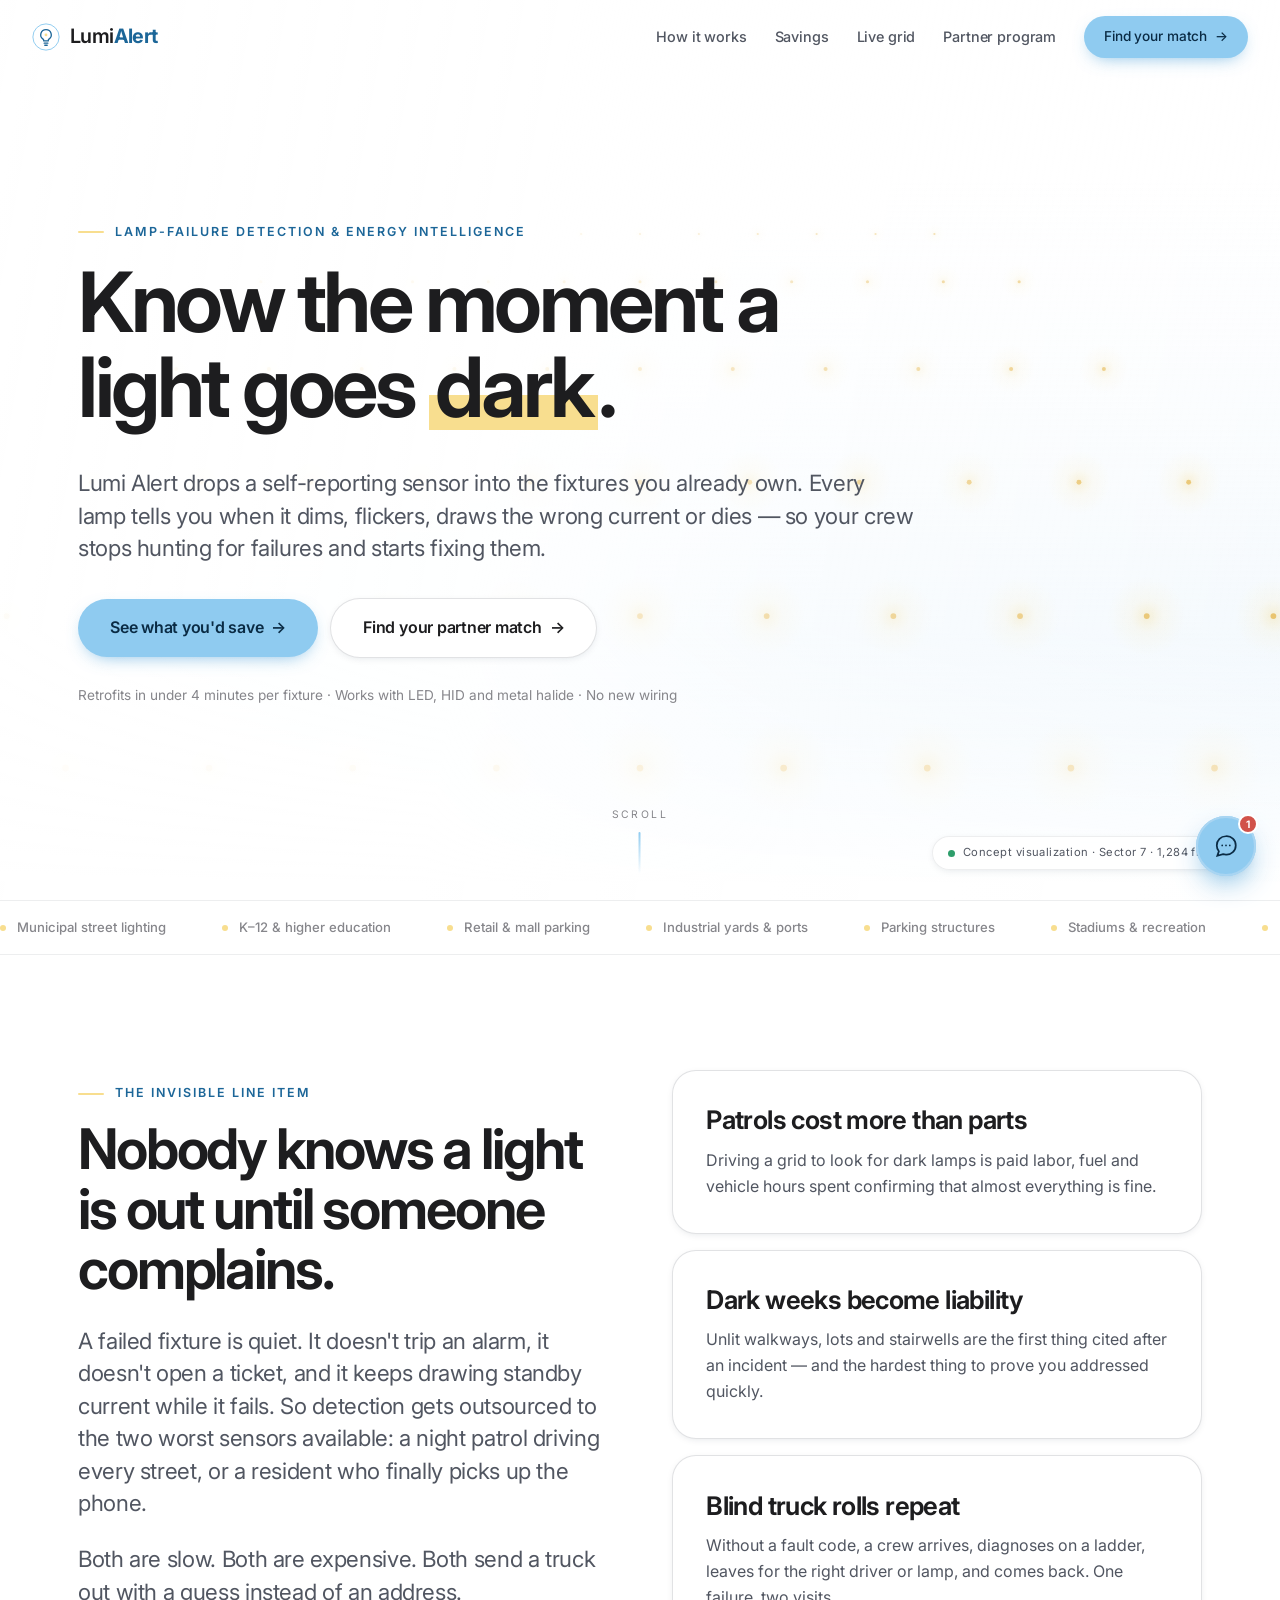
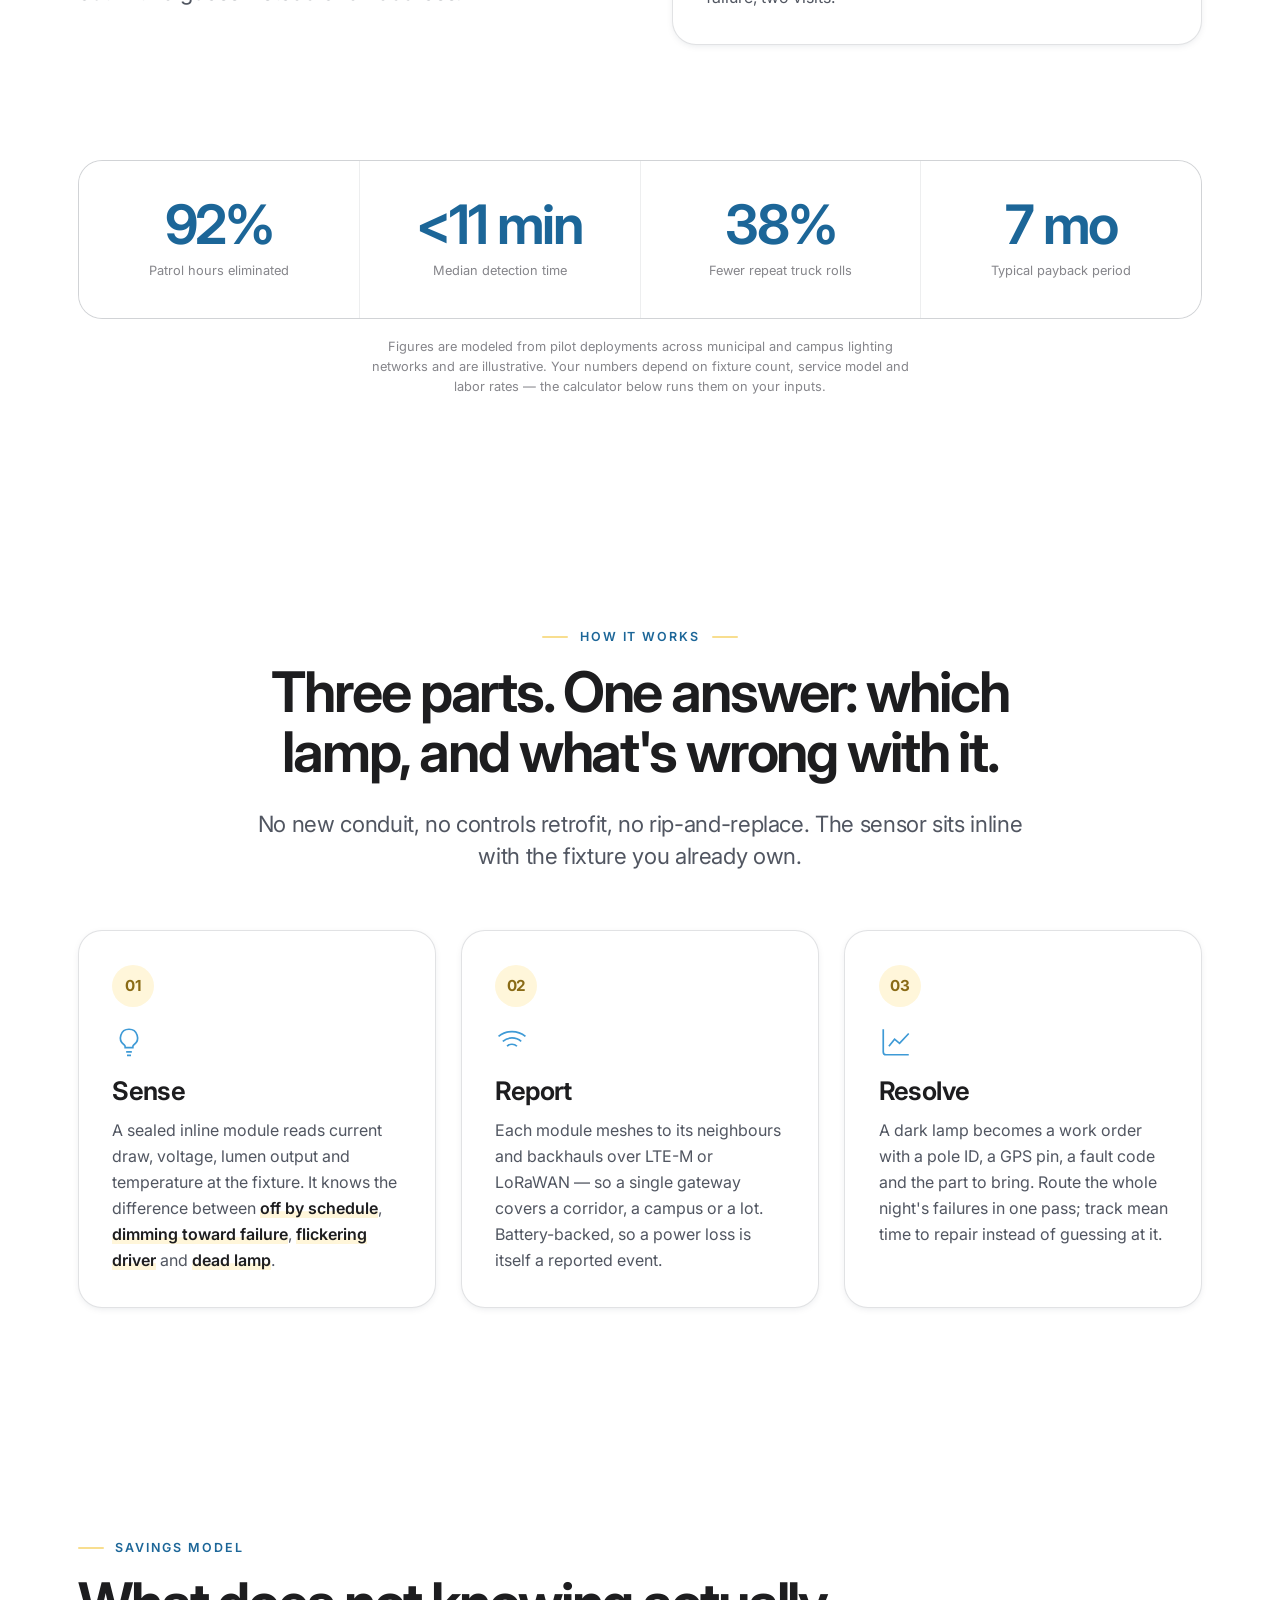
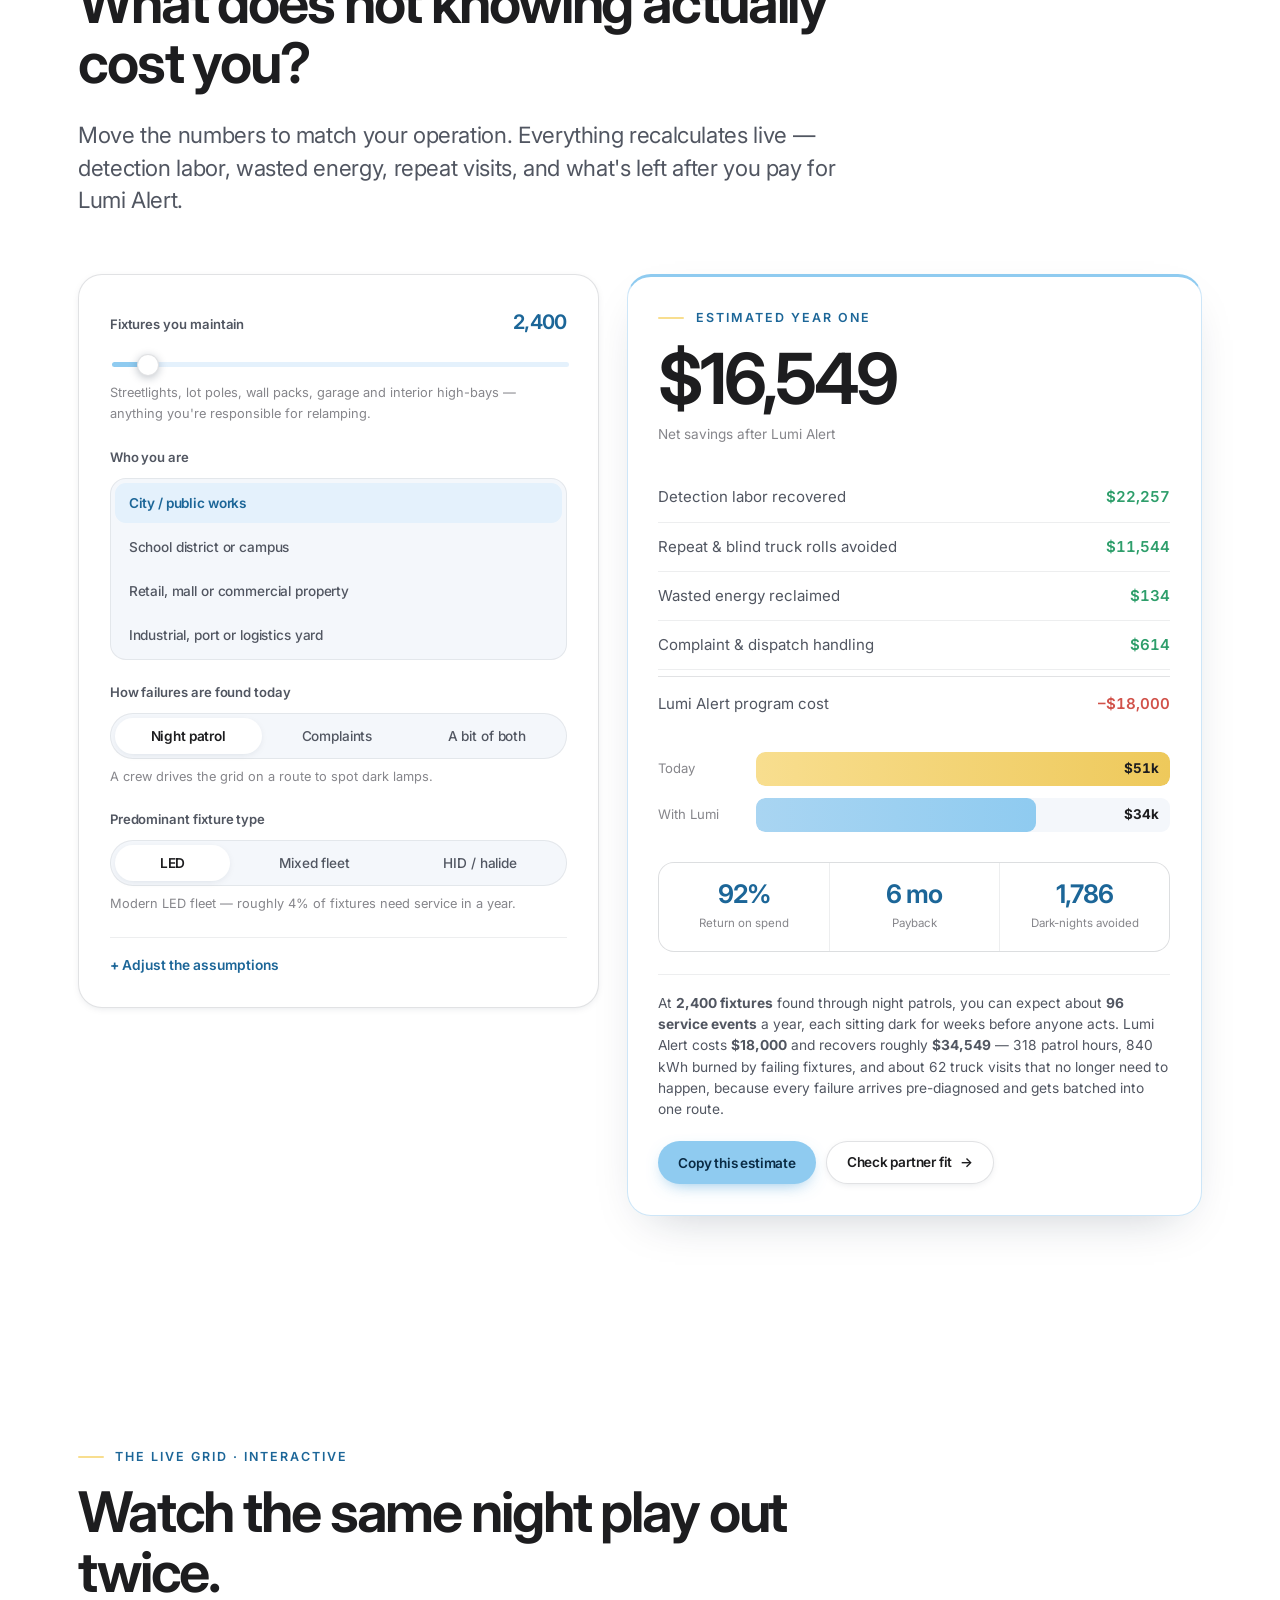
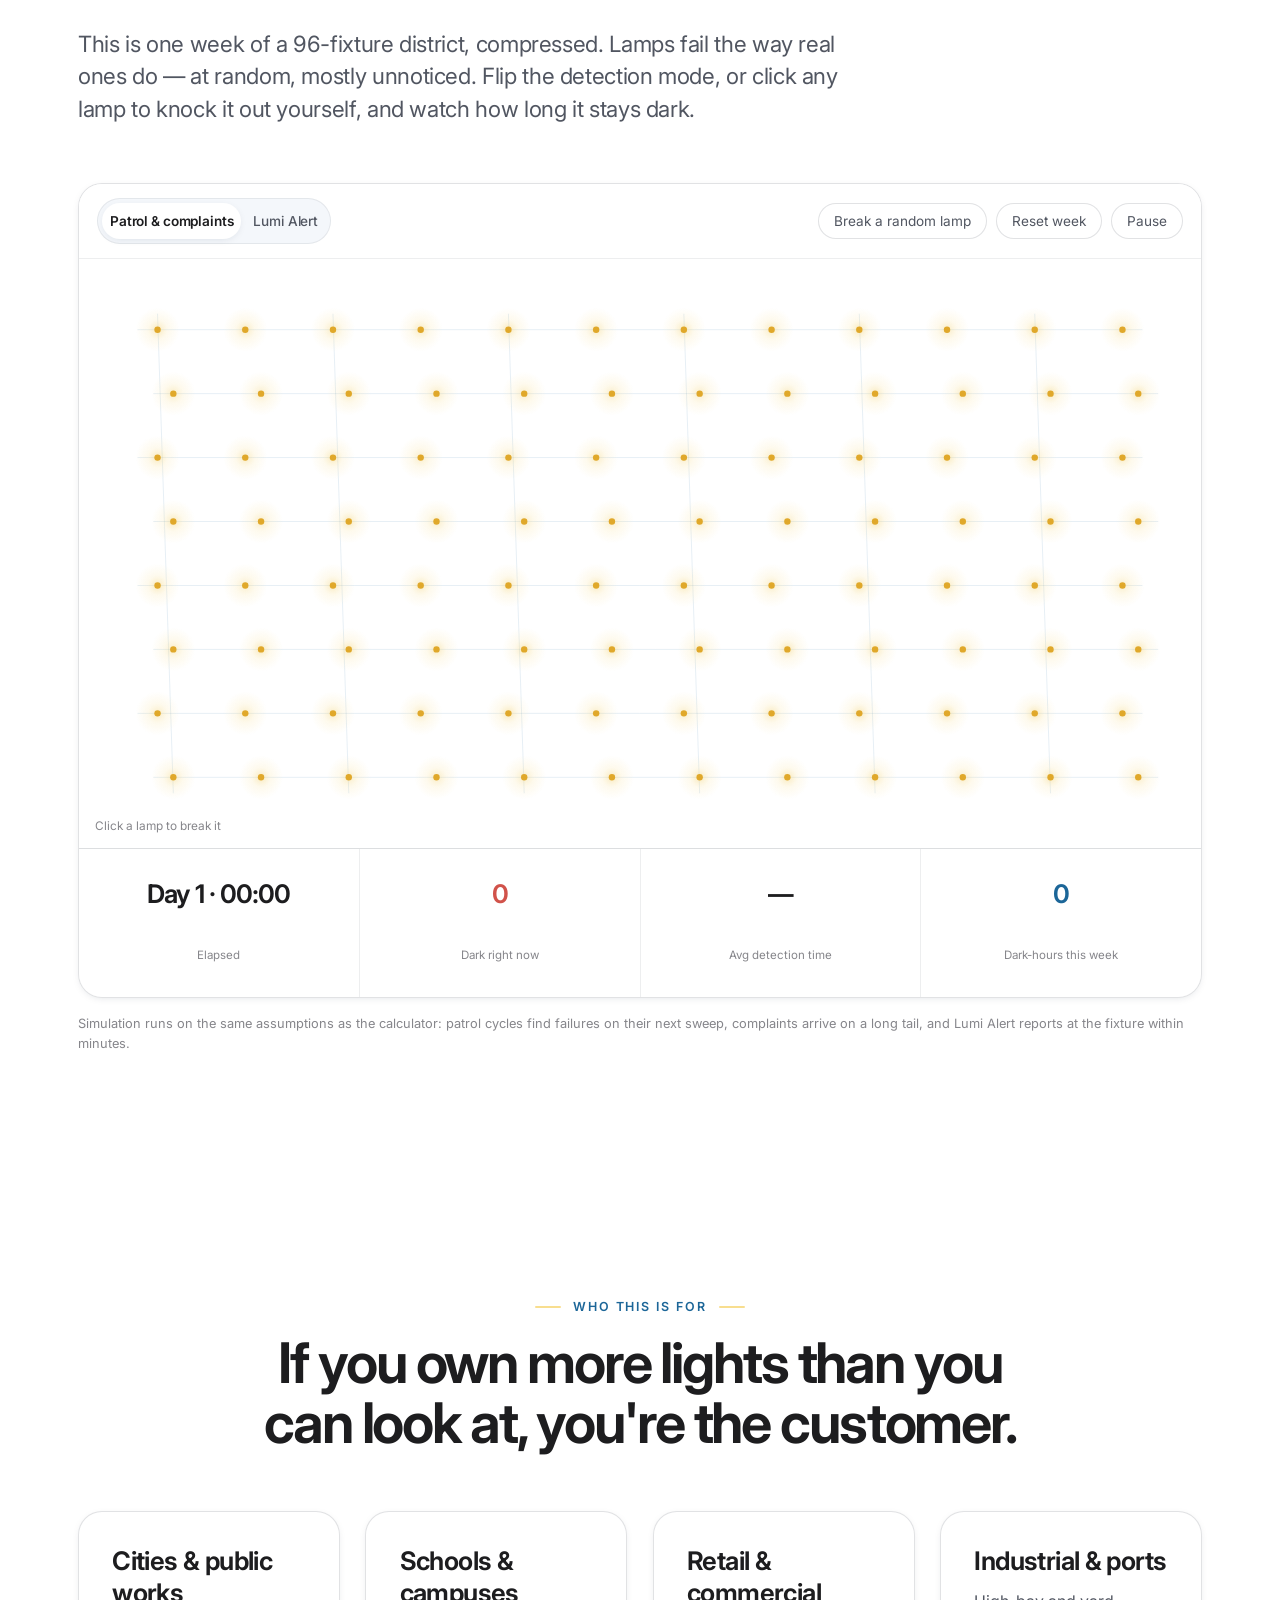
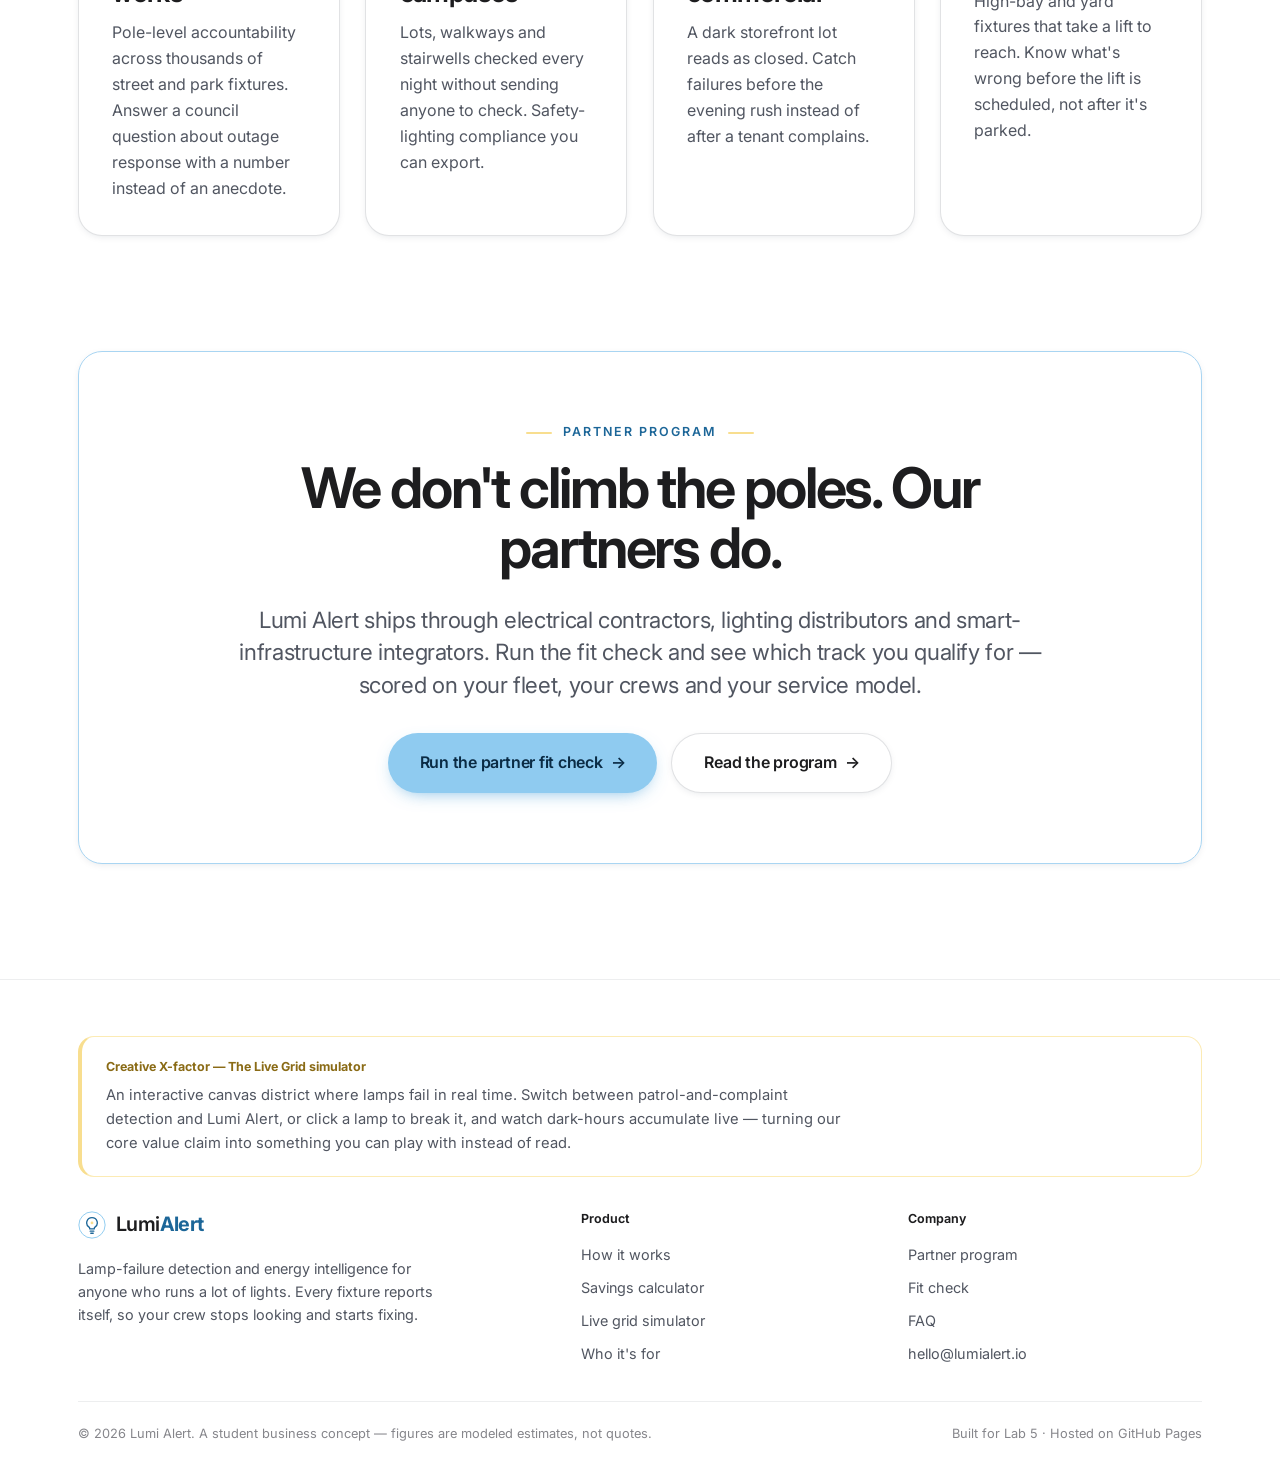
==== commit 4fd51f39: "White backgrounds throughout and Apple-scale typography" ====
--- a/index.html
+++ b/index.html
@@ -153,7 +153,7 @@
 </section>
 
 <!-- ================= CALCULATOR ================= -->
-<section id="savings" style="background:var(--sky-50)">
+<section id="savings" style="background:#fff">
   <div class="wrap">
     <div class="section-head rv">
       <p class="eyebrow">Savings model</p>
@@ -319,7 +319,7 @@
 </section>
 
 <!-- ================= SEGMENTS ================= -->
-<section id="who" style="background:var(--ink-800)">
+<section id="who" style="background:#fff">
   <div class="wrap">
     <div class="section-head center rv">
       <p class="eyebrow center">Who this is for</p>
--- a/lumi.css
+++ b/lumi.css
@@ -6,9 +6,10 @@
 :root{
   /* surfaces — kept under the old names so inline styles stay valid */
   --ink-900:#FFFFFF;          /* page */
-  --ink-800:#F5F5F7;          /* alternating section */
+  --ink-800:#FFFFFF;          /* sections — white throughout */
   --ink-700:#FFFFFF;          /* card */
-  --ink-600:#EDF4FB;
+  --ink-600:#FFFFFF;
+  --wash:#F4F7FB;             /* chrome only: toggles, tracks, bubbles */
 
   --sky-50:#F2F9FF;
   --sky-100:#E4F1FC;
@@ -72,16 +73,16 @@
 
 /* ---------- type ---------- */
 h1,h2,h3,h4{font-family:var(--serif);font-weight:650;letter-spacing:-.032em;margin:0 0 .45em;color:var(--text)}
-h1{font-size:clamp(2.6rem,6.4vw,4.6rem);line-height:1.04;letter-spacing:-.04em}
-h2{font-size:clamp(1.95rem,4vw,3.1rem);line-height:1.08;letter-spacing:-.036em}
-h3{font-size:clamp(1.2rem,1.8vw,1.45rem);line-height:1.25;letter-spacing:-.022em}
-p{margin:0 0 1.05em;color:var(--text-dim)}
-.lead{font-size:clamp(1.05rem,1.4vw,1.28rem);line-height:1.5;color:var(--text-dim);max-width:62ch;letter-spacing:-.012em}
+h1{font-size:clamp(2.9rem,7vw,5.2rem);line-height:1.03;letter-spacing:-.042em}
+h2{font-size:clamp(2.15rem,4.6vw,3.5rem);line-height:1.07;letter-spacing:-.038em}
+h3{font-size:clamp(1.3rem,2vw,1.6rem);line-height:1.24;letter-spacing:-.024em}
+p{margin:0 0 1.05em;color:var(--text-dim);font-size:1.0rem;line-height:1.62}
+.lead{font-size:clamp(1.15rem,1.75vw,1.45rem);line-height:1.45;color:var(--text-dim);max-width:60ch;letter-spacing:-.016em}
 em,.it{font-style:normal;color:var(--text);font-weight:600;
   box-shadow:inset 0 -.42em 0 var(--butter-100)}
 
 .eyebrow{
-  font-size:.74rem;font-weight:600;letter-spacing:.16em;text-transform:uppercase;
+  font-size:.78rem;font-weight:600;letter-spacing:.16em;text-transform:uppercase;
   color:var(--sky-800);margin:0 0 1rem;display:flex;align-items:center;gap:.7rem;
 }
 .eyebrow::before{content:"";width:26px;height:2px;border-radius:2px;background:var(--butter-300)}
@@ -105,8 +106,8 @@
 /* ---------- buttons ---------- */
 .btn{
   display:inline-flex;align-items:center;justify-content:center;gap:.5rem;
-  padding:15px 30px;border:0;border-radius:999px;cursor:pointer;
-  font-size:.95rem;font-weight:600;letter-spacing:-.01em;
+  padding:16px 32px;border:0;border-radius:999px;cursor:pointer;
+  font-size:1rem;font-weight:600;letter-spacing:-.015em;
   background:var(--sky-400);color:#0A2B44;
   box-shadow:0 6px 18px -8px rgba(62,154,214,.75);
   transition:transform .35s var(--ease),box-shadow .35s var(--ease),background .25s;
@@ -136,11 +137,11 @@
 }
 .brand{display:flex;align-items:center;gap:10px;color:var(--text)}
 .brand .mark{width:28px;height:28px;flex:0 0 auto}
-.brand .nm{font-size:1.18rem;font-weight:600;letter-spacing:-.03em}
+.brand .nm{font-size:1.24rem;font-weight:600;letter-spacing:-.03em}
 .brand .nm b{font-weight:700;color:var(--sky-800)}
 .nav-links{display:flex;align-items:center;gap:28px}
 .nav-links a{
-  color:var(--text-dim);font-size:.86rem;font-weight:500;letter-spacing:-.01em;
+  color:var(--text-dim);font-size:.9rem;font-weight:500;letter-spacing:-.01em;
   position:relative;padding:4px 0;transition:color .3s
 }
 .nav-links a::after{content:"";position:absolute;left:0;bottom:-1px;height:2px;width:0;border-radius:2px;
@@ -164,8 +165,7 @@
 }
 
 /* ---------- hero ---------- */
-.hero{min-height:100svh;display:grid;align-items:center;padding:0;overflow:hidden;
-  background:linear-gradient(170deg,var(--sky-50) 0%,#FFFFFF 46%,var(--butter-50) 100%)}
+.hero{min-height:100svh;display:grid;align-items:center;padding:0;overflow:hidden;background:#fff}
 .hero-media{position:absolute;inset:0;z-index:0}
 .hero-media video{width:100%;height:100%;object-fit:cover;opacity:0;transition:opacity 1.4s var(--ease)}
 .hero-media video.ready{opacity:.9}
@@ -174,8 +174,8 @@
 .hero-scrim{
   position:absolute;inset:0;z-index:1;
   background:
-    linear-gradient(100deg,rgba(255,255,255,.96) 0%,rgba(255,255,255,.88) 38%,rgba(255,255,255,.46) 62%,rgba(255,255,255,.2) 100%),
-    linear-gradient(to top,rgba(255,255,255,.95) 2%,rgba(255,255,255,0) 32%);
+    linear-gradient(100deg,rgba(255,255,255,.97) 0%,rgba(255,255,255,.9) 40%,rgba(255,255,255,.5) 64%,rgba(255,255,255,.22) 100%),
+    linear-gradient(to top,rgba(255,255,255,.96) 2%,rgba(255,255,255,0) 30%);
 }
 .hero-inner{position:relative;z-index:2;padding-block:132px 104px}
 .hero h1{max-width:16ch}
@@ -206,7 +206,7 @@
 @media(max-width:700px){.video-badge{display:none}}
 
 /* ---------- marquee ---------- */
-.strip{border-block:1px solid var(--line-soft);background:var(--ink-800);overflow:hidden;padding:16px 0}
+.strip{border-block:1px solid var(--line-soft);background:#fff;overflow:hidden;padding:16px 0}
 .strip .track{display:flex;gap:56px;width:max-content;animation:slide 34s linear infinite}
 .strip span{font-size:.82rem;font-weight:500;color:var(--text-mute);white-space:nowrap;display:flex;align-items:center;gap:11px}
 .strip span::before{content:"";width:6px;height:6px;border-radius:50%;background:var(--butter-300)}
@@ -215,7 +215,7 @@
 
 /* ---------- cards ---------- */
 .card{
-  background:var(--ink-700);border:1px solid var(--line-soft);border-radius:var(--r-lg);
+  background:#fff;border:1px solid var(--line);border-radius:var(--r-lg);
   padding:clamp(24px,2.6vw,34px);position:relative;overflow:hidden;
   box-shadow:var(--shadow-sm);
   transition:border-color .4s var(--ease),transform .4s var(--ease),box-shadow .4s var(--ease)
@@ -232,9 +232,9 @@
 
 /* ---------- stats ---------- */
 .stats{display:grid;grid-template-columns:repeat(4,1fr);gap:1px;background:var(--line-soft);
-  border:1px solid var(--line-soft);border-radius:var(--r-lg);overflow:hidden}
+  border:1px solid var(--line);border-radius:var(--r-lg);overflow:hidden}
 .stat{background:#fff;padding:clamp(24px,3vw,36px) 24px;text-align:center}
-.stat .num{font-size:clamp(2.1rem,4.2vw,3.1rem);font-weight:650;letter-spacing:-.04em;line-height:1;color:var(--sky-800)}
+.stat .num{font-size:clamp(2.3rem,4.6vw,3.4rem);font-weight:650;letter-spacing:-.04em;line-height:1;color:var(--sky-800)}
 .stat .num small{font-size:.5em}
 .stat .lbl{font-size:.8rem;color:var(--text-mute);margin-top:10px}
 @media(max-width:780px){.stats{grid-template-columns:repeat(2,1fr)}}
@@ -247,12 +247,10 @@
 /* ---------- calculator ---------- */
 .calc{display:grid;grid-template-columns:minmax(0,.95fr) minmax(0,1.05fr);gap:clamp(18px,2.2vw,30px);align-items:start}
 @media(max-width:980px){.calc{grid-template-columns:1fr}}
-.panel{background:#fff;border:1px solid var(--line-soft);border-radius:var(--r-lg);
+.panel{background:#fff;border:1px solid var(--line);border-radius:var(--r-lg);
   padding:clamp(22px,2.4vw,32px);box-shadow:var(--shadow-sm)}
-.panel.result{
-  background:linear-gradient(165deg,var(--sky-50),#fff 58%,var(--butter-50));
-  border-color:var(--sky-200);position:sticky;top:88px;box-shadow:var(--shadow)
-}
+.panel.result{background:#fff;border-color:var(--sky-200);border-top:3px solid var(--sky-400);
+  position:sticky;top:88px;box-shadow:var(--shadow)}
 @media(max-width:980px){.panel.result{position:static}}
 .field{margin-bottom:22px}
 .field:last-child{margin-bottom:0}
@@ -273,7 +271,7 @@
   width:20px;height:20px;border-radius:50%;background:#fff;border:1px solid var(--line);
   box-shadow:0 2px 8px rgba(16,32,56,.26);cursor:grab
 }
-.seg{display:grid;grid-auto-flow:column;gap:4px;background:var(--ink-800);
+.seg{display:grid;grid-auto-flow:column;gap:4px;background:var(--wash);
   border:1px solid var(--line-soft);border-radius:999px;padding:4px}
 .seg button{
   background:none;border:0;border-radius:999px;padding:10px 8px;cursor:pointer;
@@ -294,7 +292,7 @@
   background-position:calc(100% - 19px) calc(50% + 2px),calc(100% - 14px) calc(50% + 2px);
   background-size:5px 5px,5px 5px;background-repeat:no-repeat;padding-right:38px}
 
-.headline-num{font-size:clamp(2.6rem,5.4vw,4rem);font-weight:650;letter-spacing:-.045em;line-height:1;color:var(--text)}
+.headline-num{font-size:clamp(2.9rem,5.8vw,4.4rem);font-weight:650;letter-spacing:-.045em;line-height:1;color:var(--text)}
 .headline-sub{font-size:.85rem;color:var(--text-mute);margin-top:9px}
 .kv{display:flex;justify-content:space-between;gap:16px;padding:12px 0;border-bottom:1px solid var(--line-soft);font-size:.94rem}
 .kv:last-of-type{border-bottom:0}
@@ -305,7 +303,7 @@
 dl{margin:0}
 .bars{margin:24px 0 0;display:grid;gap:12px}
 .bar-row{display:grid;grid-template-columns:86px 1fr;gap:12px;align-items:center;font-size:.82rem;color:var(--text-mute)}
-.bar{height:34px;border-radius:9px;background:var(--ink-800);overflow:hidden;position:relative}
+.bar{height:34px;border-radius:9px;background:var(--wash);overflow:hidden;position:relative}
 .bar i{position:absolute;inset:0 auto 0 0;width:0;border-radius:9px;transition:width 1.1s var(--ease);display:block}
 .bar.before i{background:linear-gradient(90deg,var(--butter-300),var(--butter-500))}
 .bar.after i{background:linear-gradient(90deg,var(--sky-300),var(--sky-400))}
@@ -321,12 +319,11 @@
 .disclaim{font-size:.8rem;color:var(--text-mute);margin-top:16px;line-height:1.55}
 
 /* ---------- simulator ---------- */
-.sim-shell{border:1px solid var(--line-soft);border-radius:var(--r-lg);overflow:hidden;
+.sim-shell{border:1px solid var(--line);border-radius:var(--r-lg);overflow:hidden;
   background:#fff;box-shadow:var(--shadow-sm)}
 .sim-bar{display:flex;flex-wrap:wrap;gap:14px;align-items:center;justify-content:space-between;
   padding:14px 18px;border-bottom:1px solid var(--line-soft);background:#fff}
-.sim-canvas-wrap{position:relative;aspect-ratio:16/8.4;min-height:260px;
-  background:linear-gradient(170deg,var(--sky-50),#fff 60%,var(--butter-50))}
+.sim-canvas-wrap{position:relative;aspect-ratio:16/8.4;min-height:260px;background:#fff}
 #simCanvas{position:absolute;inset:0;width:100%;height:100%}
 .sim-hint{position:absolute;left:16px;bottom:12px;font-size:.74rem;color:var(--text-mute);pointer-events:none}
 .sim-readout{display:grid;grid-template-columns:repeat(4,1fr);gap:1px;background:var(--line-soft);border-top:1px solid var(--line-soft)}
@@ -359,8 +356,7 @@
 .chip[aria-pressed=true]{background:var(--sky-100);color:var(--sky-800);border-color:var(--sky-300);font-weight:600}
 
 /* ---------- partner page bits ---------- */
-.page-hero{padding:clamp(132px,15vh,190px) 0 clamp(46px,5vw,72px);position:relative;overflow:hidden;
-  background:linear-gradient(170deg,var(--sky-50),#fff 70%)}
+.page-hero{padding:clamp(132px,15vh,190px) 0 clamp(46px,5vw,72px);position:relative;overflow:hidden;background:#fff}
 .prose{max-width:72ch}
 .prose h3{margin-top:2.2em}
 .prose ul{padding-left:1.1em;color:var(--text-dim)}
@@ -374,13 +370,13 @@
 .tl .dot{position:absolute;left:3px;top:3px;width:18px;height:18px;border-radius:50%;
   background:#fff;border:2px solid var(--sky-300);display:grid;place-content:center}
 .tl .dot::after{content:"";width:6px;height:6px;border-radius:50%;background:var(--sky-600)}
-.tl h4{font-size:1rem;font-weight:650;letter-spacing:-.02em;margin:0 0 .3em;color:var(--text)}
+.tl h4{font-size:1.08rem;font-weight:650;letter-spacing:-.02em;margin:0 0 .3em;color:var(--text)}
 .tl p{font-size:.94rem;margin:0}
 .tl .when{font-size:.74rem;font-weight:600;color:var(--sky-800);margin-bottom:.4em}
 .faq{border-top:1px solid var(--line-soft)}
 .faq details{border-bottom:1px solid var(--line-soft)}
-.faq summary{cursor:pointer;list-style:none;padding:22px 40px 22px 0;position:relative;
-  font-size:1.12rem;font-weight:600;letter-spacing:-.025em;color:var(--text)}
+.faq summary{cursor:pointer;list-style:none;padding:24px 44px 24px 0;position:relative;
+  font-size:1.22rem;font-weight:600;letter-spacing:-.025em;color:var(--text)}
 .faq summary::-webkit-details-marker{display:none}
 .faq summary::after{content:"";position:absolute;right:10px;top:50%;width:9px;height:9px;
   border-right:2px solid var(--sky-600);border-bottom:2px solid var(--sky-600);
@@ -391,18 +387,19 @@
 
 .table{width:100%;border-collapse:collapse;font-size:.93rem}
 .table th,.table td{text-align:left;padding:16px 18px;border-bottom:1px solid var(--line-soft);vertical-align:top;color:var(--text-dim)}
-.table thead th{background:var(--sky-50);font-size:.78rem;font-weight:650;color:var(--sky-800);letter-spacing:-.005em}
+.table thead th{background:#fff;border-bottom:2px solid var(--sky-200);font-size:.78rem;font-weight:650;color:var(--sky-800);letter-spacing:-.005em}
 .table td:first-child{color:var(--text);font-weight:600}
 .table tbody tr:hover{background:var(--butter-50)}
-.table-scroll{overflow-x:auto;border:1px solid var(--line-soft);border-radius:var(--r-md);background:#fff}
+.table tbody tr:last-child td{border-bottom:0}
+.table-scroll{overflow-x:auto;border:1px solid var(--line);border-radius:var(--r-md);background:#fff}
 
 /* ---------- cta + footer ---------- */
 .cta-band{
-  border:1px solid var(--sky-200);border-radius:var(--r-lg);text-align:center;
+  border:1px solid var(--sky-300);border-radius:var(--r-lg);text-align:center;
   padding:clamp(42px,5.5vw,74px) clamp(24px,4vw,56px);
-  background:linear-gradient(160deg,var(--sky-100),#fff 55%,var(--butter-100))
-}
-footer{border-top:1px solid var(--line-soft);background:var(--ink-800);padding:56px 0 30px;font-size:.9rem;color:var(--text-dim)}
+  background:#fff;box-shadow:var(--shadow-sm)
+}
+footer{border-top:1px solid var(--line-soft);background:#fff;padding:56px 0 30px;font-size:.9rem;color:var(--text-dim)}
 .foot-grid{display:grid;grid-template-columns:1.6fr 1fr 1fr;gap:32px;margin-bottom:36px}
 @media(max-width:760px){.foot-grid{grid-template-columns:1fr 1fr}.foot-grid>div:first-child{grid-column:1/-1}}
 footer h5{font-size:.78rem;font-weight:650;color:var(--text);margin:0 0 14px}
@@ -411,8 +408,8 @@
 footer a:hover{color:var(--sky-800)}
 .foot-bottom{display:flex;flex-wrap:wrap;gap:14px;justify-content:space-between;align-items:center;
   border-top:1px solid var(--line-soft);padding-top:22px;font-size:.8rem;color:var(--text-mute)}
-.xfactor{border:1px solid var(--butter-200);border-radius:var(--r-md);padding:20px 24px;margin-bottom:32px;
-  background:var(--butter-50)}
+.xfactor{border:1px solid var(--butter-200);border-left:4px solid var(--butter-300);border-radius:var(--r-md);
+  padding:20px 24px;margin-bottom:32px;background:#fff}
 .xfactor b{color:var(--butter-800);font-size:.78rem;display:block;margin-bottom:7px}
 .xfactor p{margin:0;font-size:.92rem;color:var(--text-dim);max-width:82ch}
 
@@ -439,8 +436,7 @@
   transition:transform .4s var(--ease),opacity .3s var(--ease)
 }
 .chat-panel.open{transform:none;opacity:1;pointer-events:auto}
-.chat-head{display:flex;align-items:center;gap:12px;padding:15px 18px;border-bottom:1px solid var(--line-soft);
-  background:linear-gradient(110deg,var(--sky-50),var(--butter-50))}
+.chat-head{display:flex;align-items:center;gap:12px;padding:15px 18px;border-bottom:1px solid var(--line-soft);background:#fff}
 .chat-head .av{width:38px;height:38px;border-radius:50%;flex:0 0 auto;background:var(--sky-400);
   display:grid;place-content:center;color:#0A2B44}
 .chat-head .who{flex:1;min-width:0}
@@ -448,20 +444,20 @@
 .chat-head .who span{font-size:.75rem;color:var(--good);display:flex;align-items:center;gap:6px}
 .chat-head .who span::before{content:"";width:6px;height:6px;border-radius:50%;background:var(--good)}
 .chat-head button{background:none;border:0;color:var(--text-mute);cursor:pointer;padding:6px;border-radius:8px}
-.chat-head button:hover{color:var(--text);background:rgba(11,18,32,.06)}
+.chat-head button:hover{color:var(--text);background:var(--wash)}
 .chat-log{flex:1;overflow-y:auto;padding:18px;display:flex;flex-direction:column;gap:11px;scrollbar-width:thin}
 .chat-log::-webkit-scrollbar{width:6px}
 .chat-log::-webkit-scrollbar-thumb{background:rgba(11,18,32,.16);border-radius:6px}
 .msg{max-width:85%;padding:11px 15px;border-radius:17px;font-size:.93rem;line-height:1.5;animation:pop .35s var(--ease)}
 @keyframes pop{from{opacity:0;transform:translateY(8px)}}
-.msg.bot{background:var(--ink-800);border-bottom-left-radius:5px;align-self:flex-start;color:var(--text)}
+.msg.bot{background:var(--wash);border-bottom-left-radius:5px;align-self:flex-start;color:var(--text)}
 .msg.me{background:var(--sky-400);color:#0A2B44;border-bottom-right-radius:5px;align-self:flex-end;font-weight:500}
 .msg b{color:var(--sky-800);font-weight:650}
 .msg.me b{color:#0A2B44}
 .msg ul{margin:.45em 0 0;padding-left:1.1em}
 .msg li{margin-bottom:.3em}
 .msg a{text-decoration:underline}
-.typing{display:flex;gap:4px;align-self:flex-start;padding:14px 16px;background:var(--ink-800);
+.typing{display:flex;gap:4px;align-self:flex-start;padding:14px 16px;background:var(--wash);
   border-radius:17px;border-bottom-left-radius:5px}
 .typing i{width:6px;height:6px;border-radius:50%;background:var(--text-mute);animation:bob 1.3s infinite}
 .typing i:nth-child(2){animation-delay:.18s}
@@ -473,7 +469,7 @@
   border-radius:999px;padding:8px 14px;font-size:.8rem;font-weight:500;cursor:pointer;transition:all .25s}
 .chat-quick button:hover{background:var(--sky-100);border-color:var(--sky-300)}
 .chat-form{display:flex;gap:9px;padding:13px 16px;border-top:1px solid var(--line-soft);background:#fff}
-.chat-form input{flex:1;background:var(--ink-800);border:1px solid transparent;border-radius:999px;
+.chat-form input{flex:1;background:var(--wash);border:1px solid transparent;border-radius:999px;
   padding:12px 16px;color:var(--text);font-size:.93rem;min-width:0}
 .chat-form input:focus{border-color:var(--sky-400);background:#fff;outline:none;box-shadow:0 0 0 3px var(--sky-100)}
 .chat-form button{width:44px;height:44px;flex:0 0 auto;border:0;border-radius:50%;cursor:pointer;
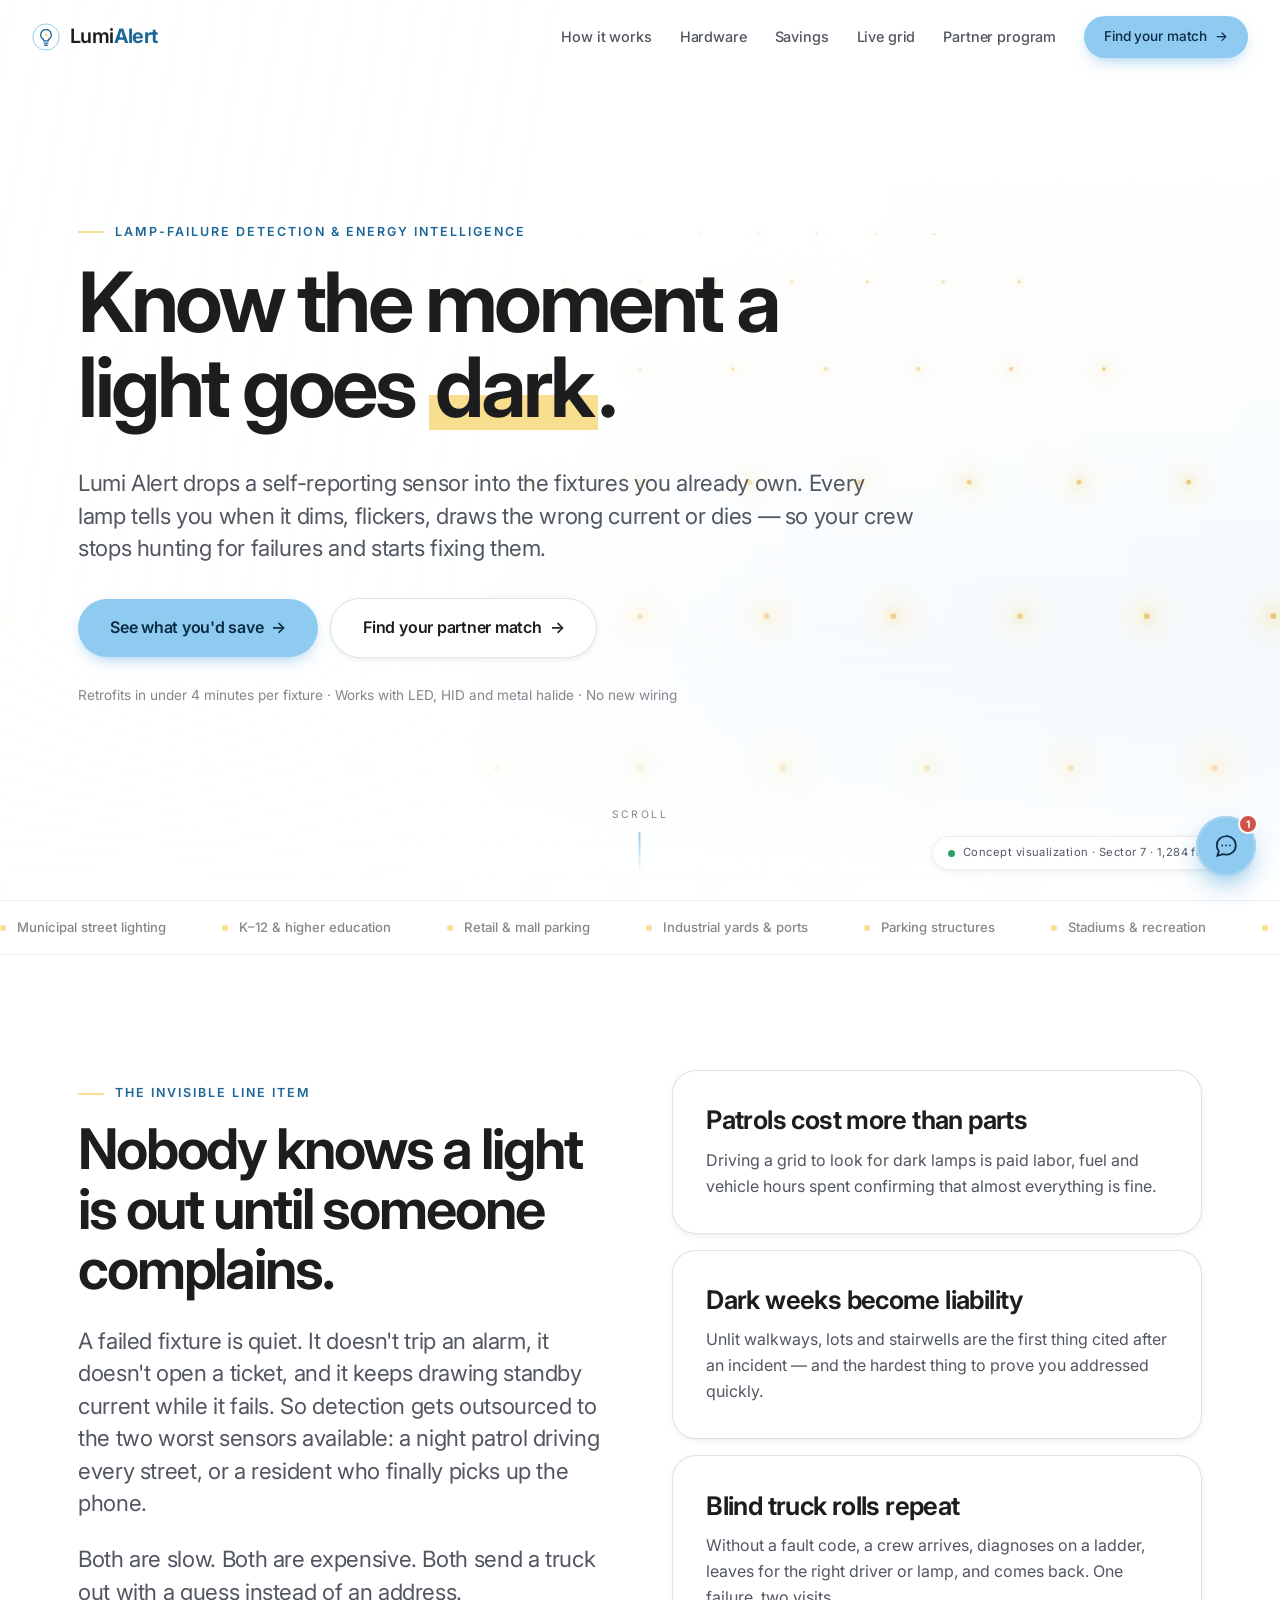
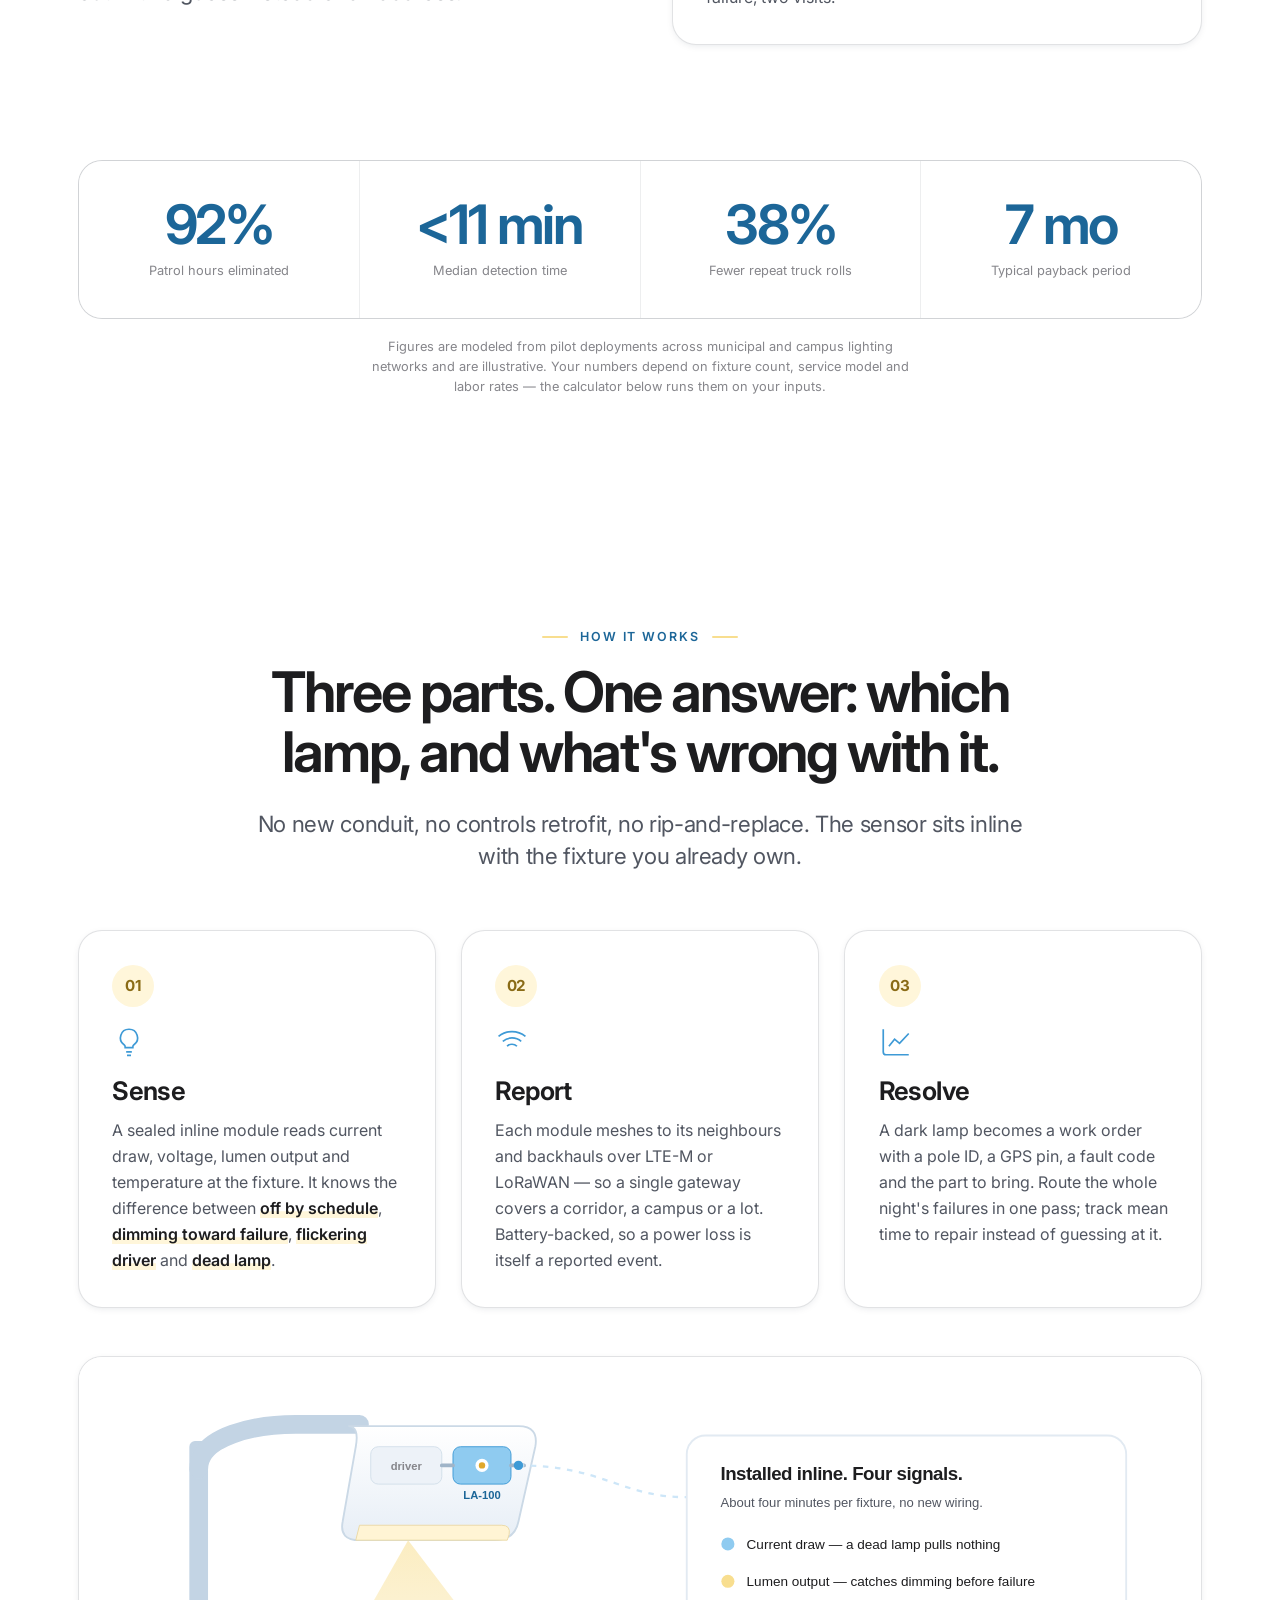
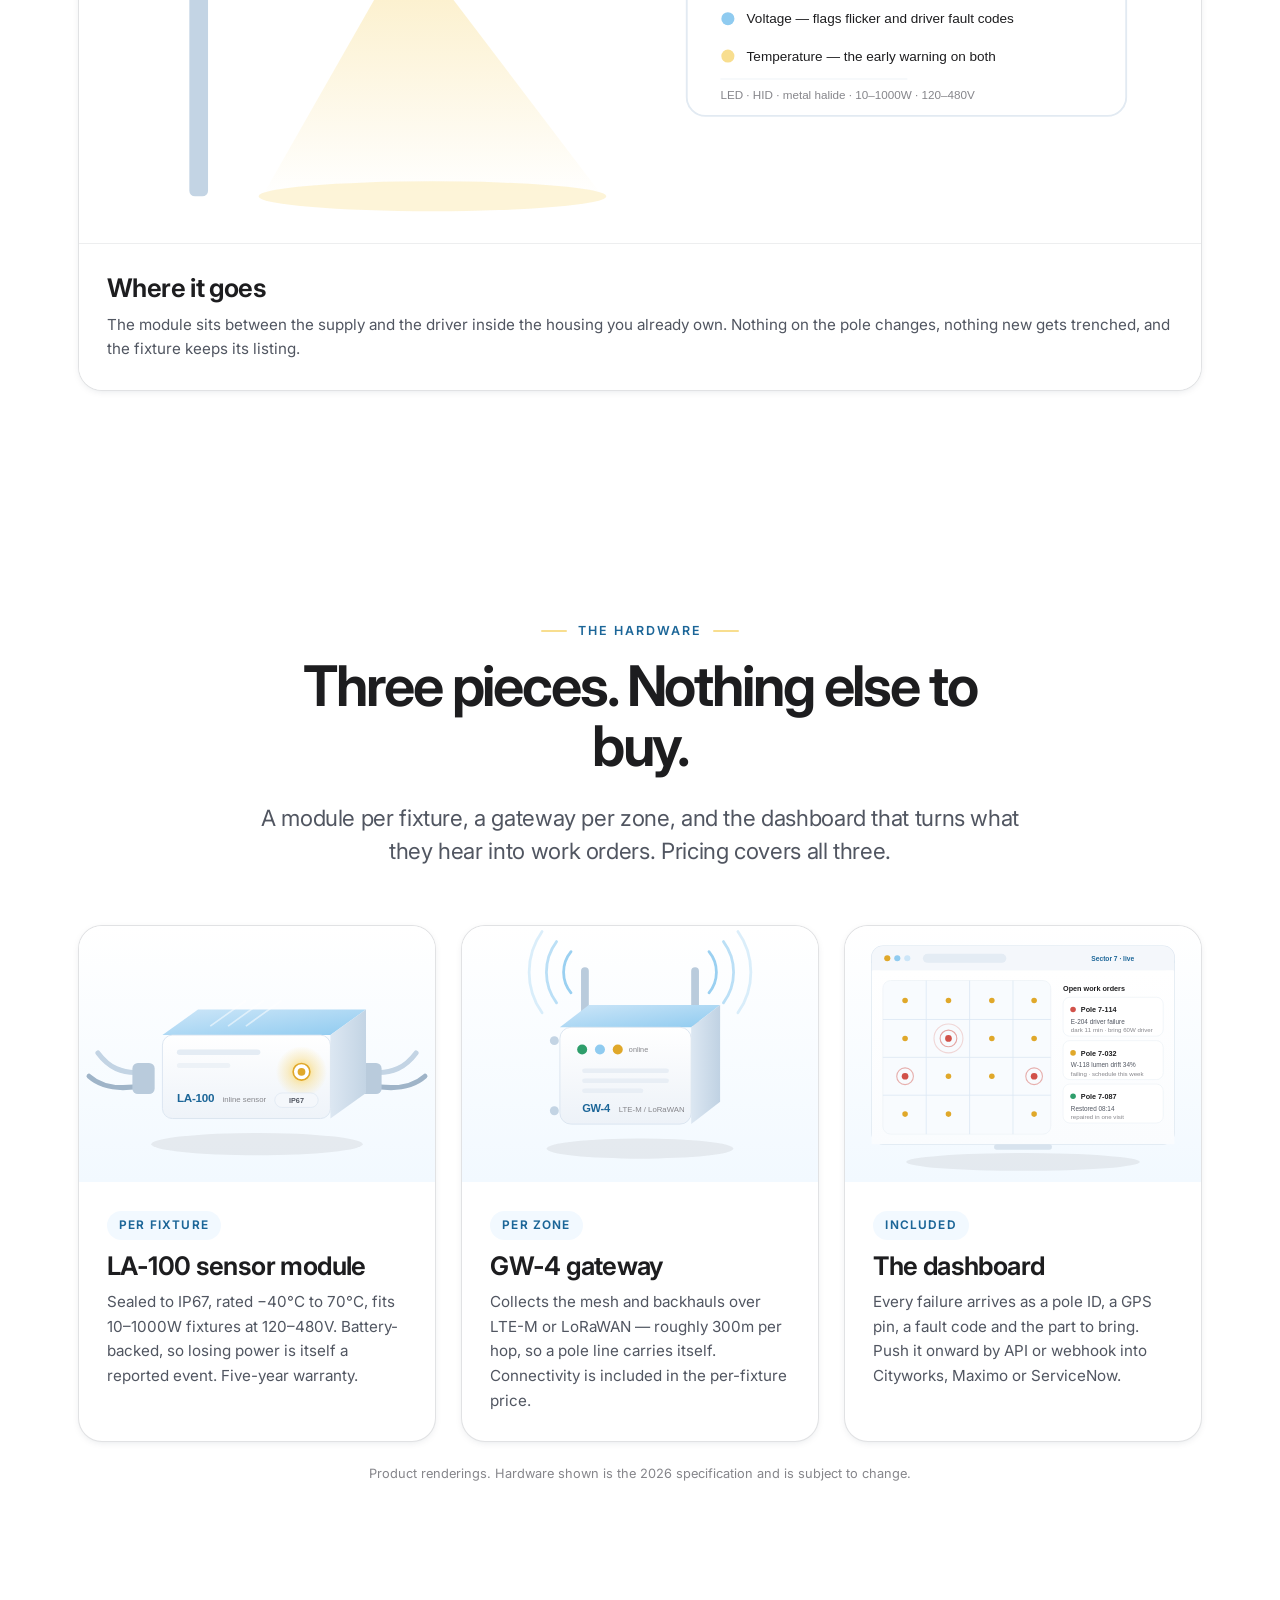
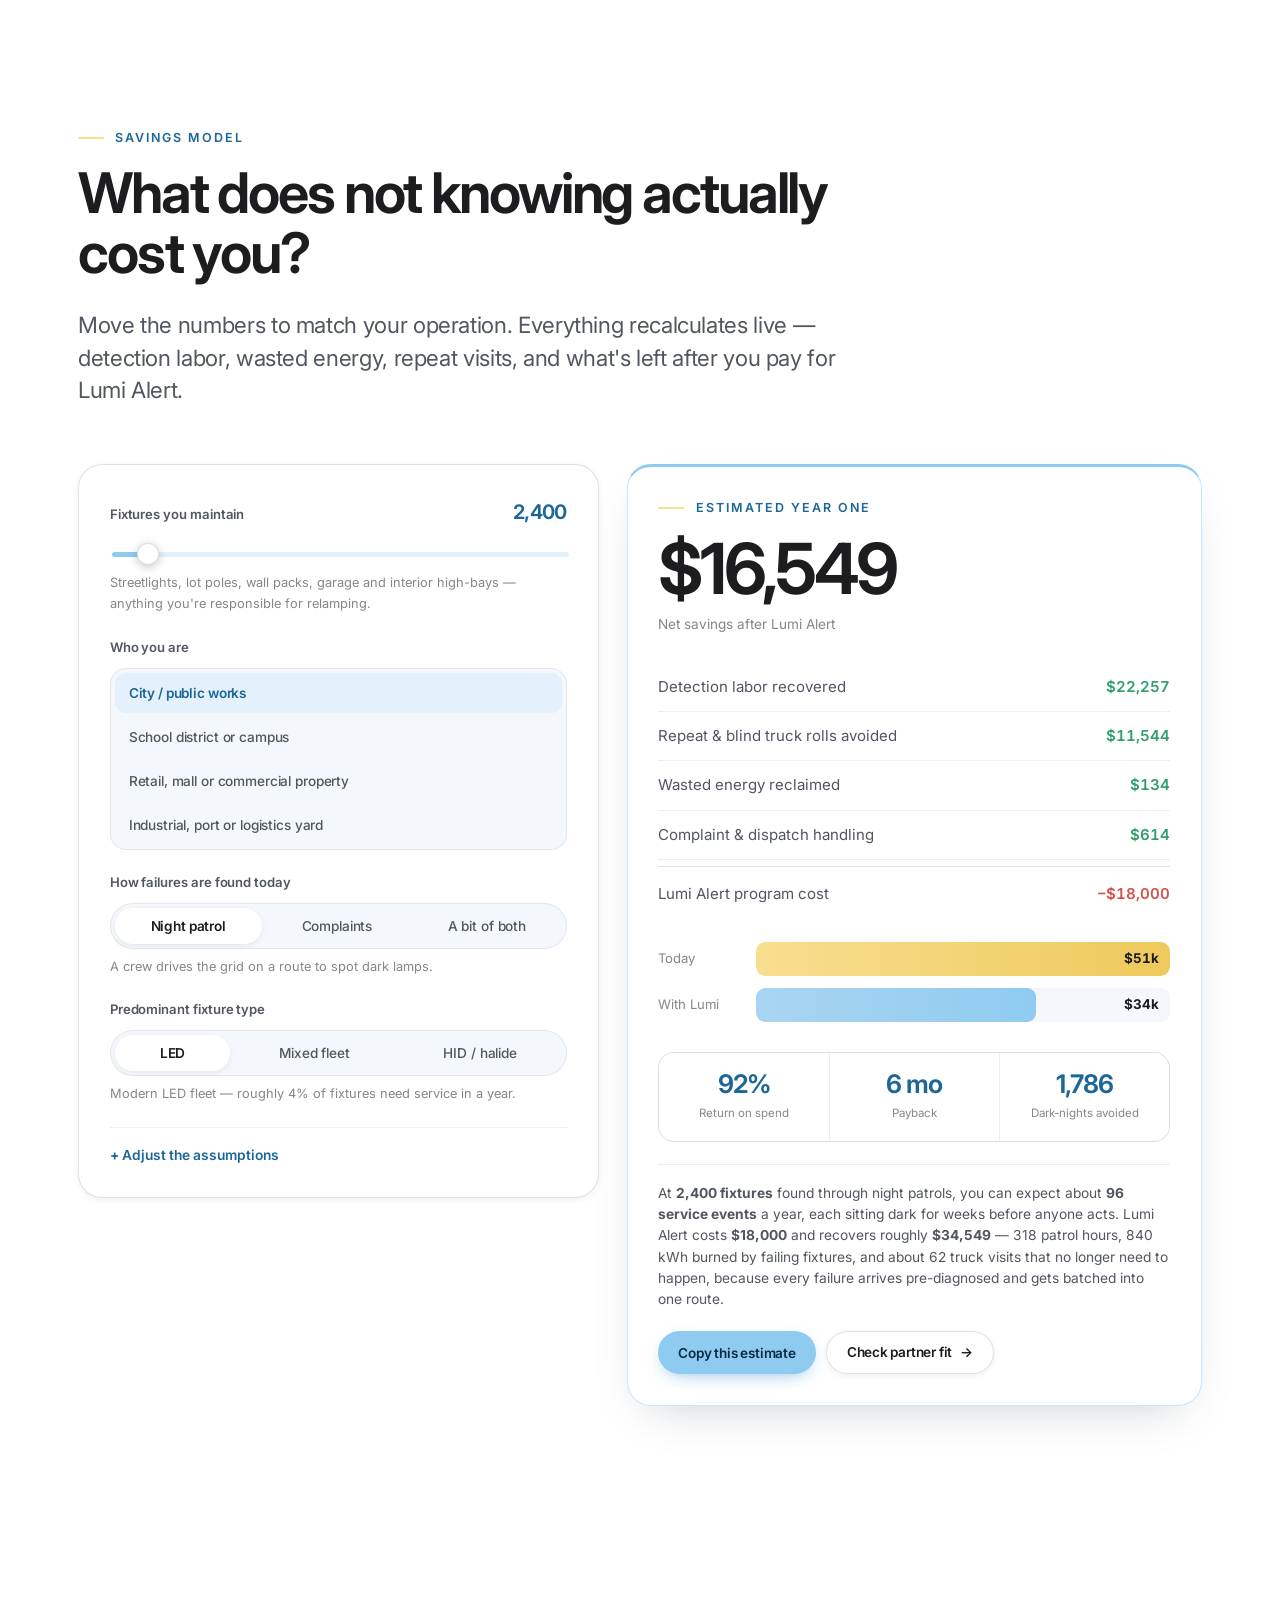
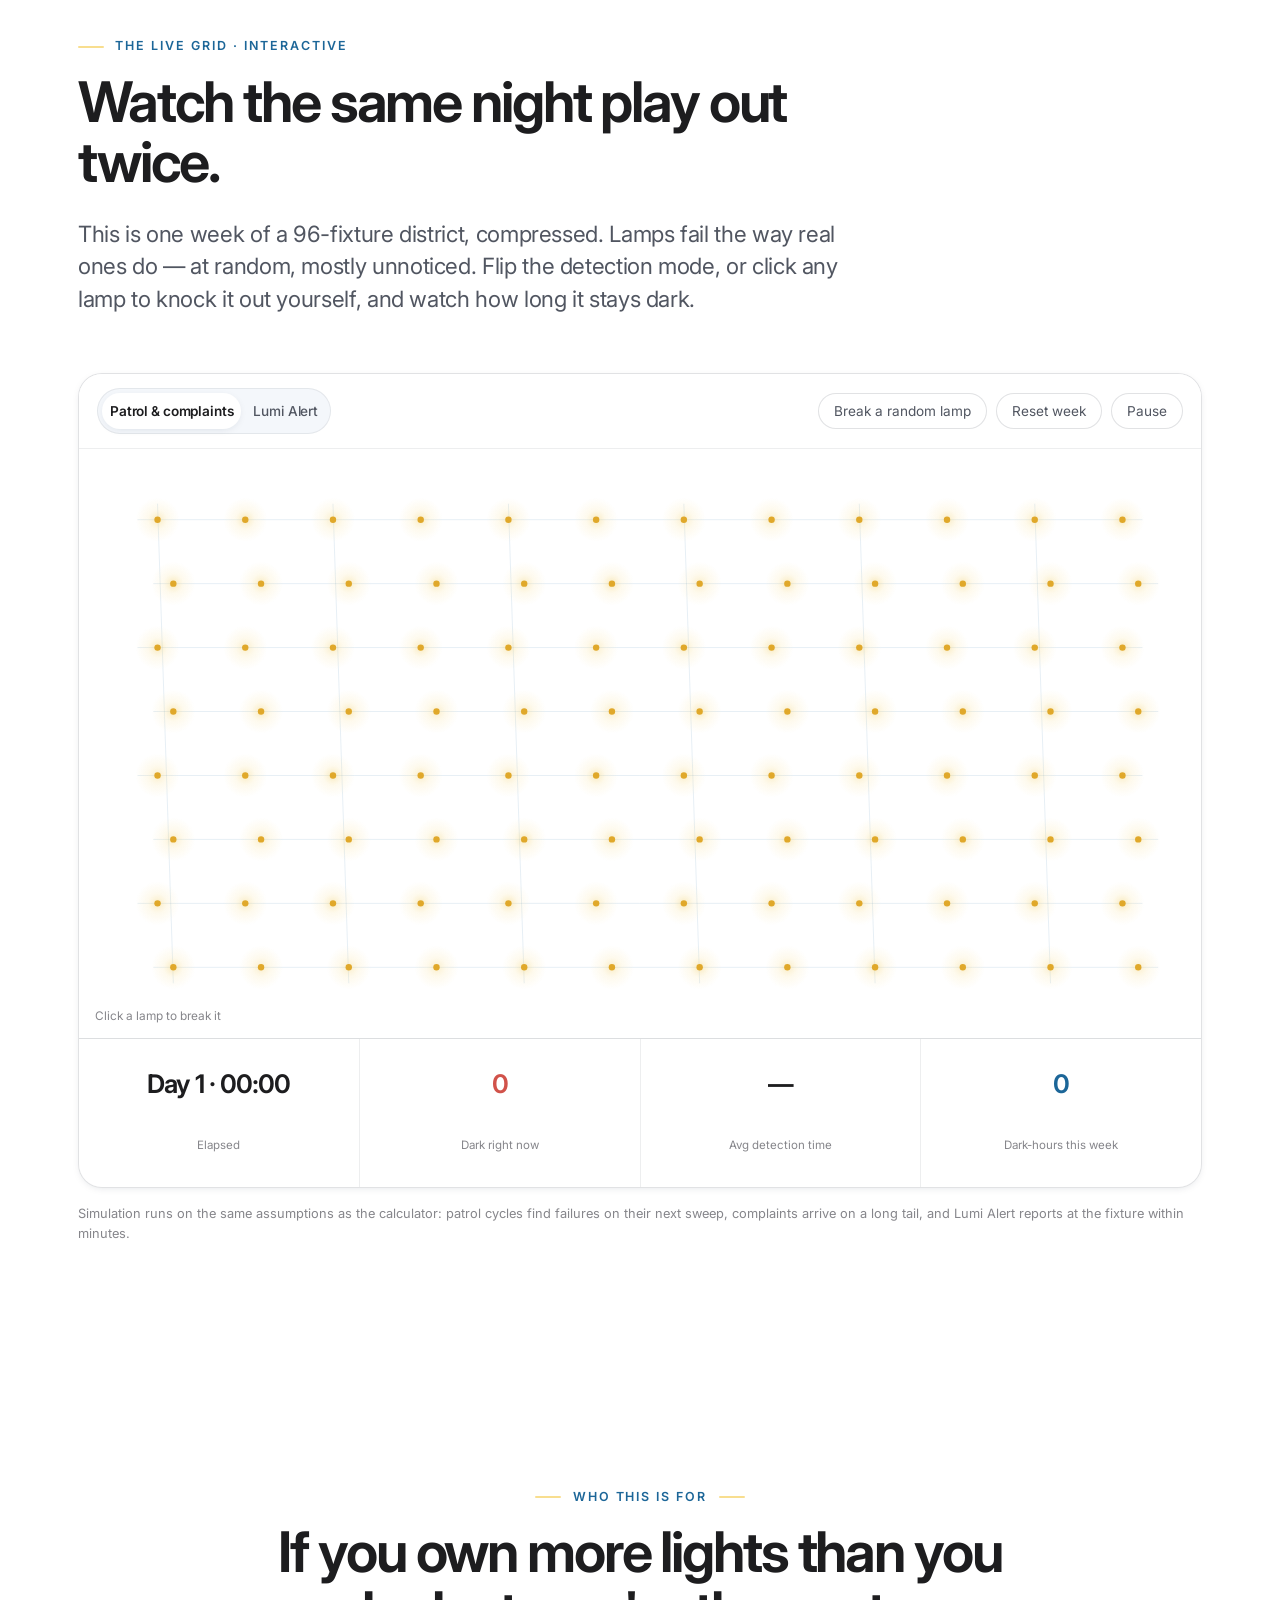
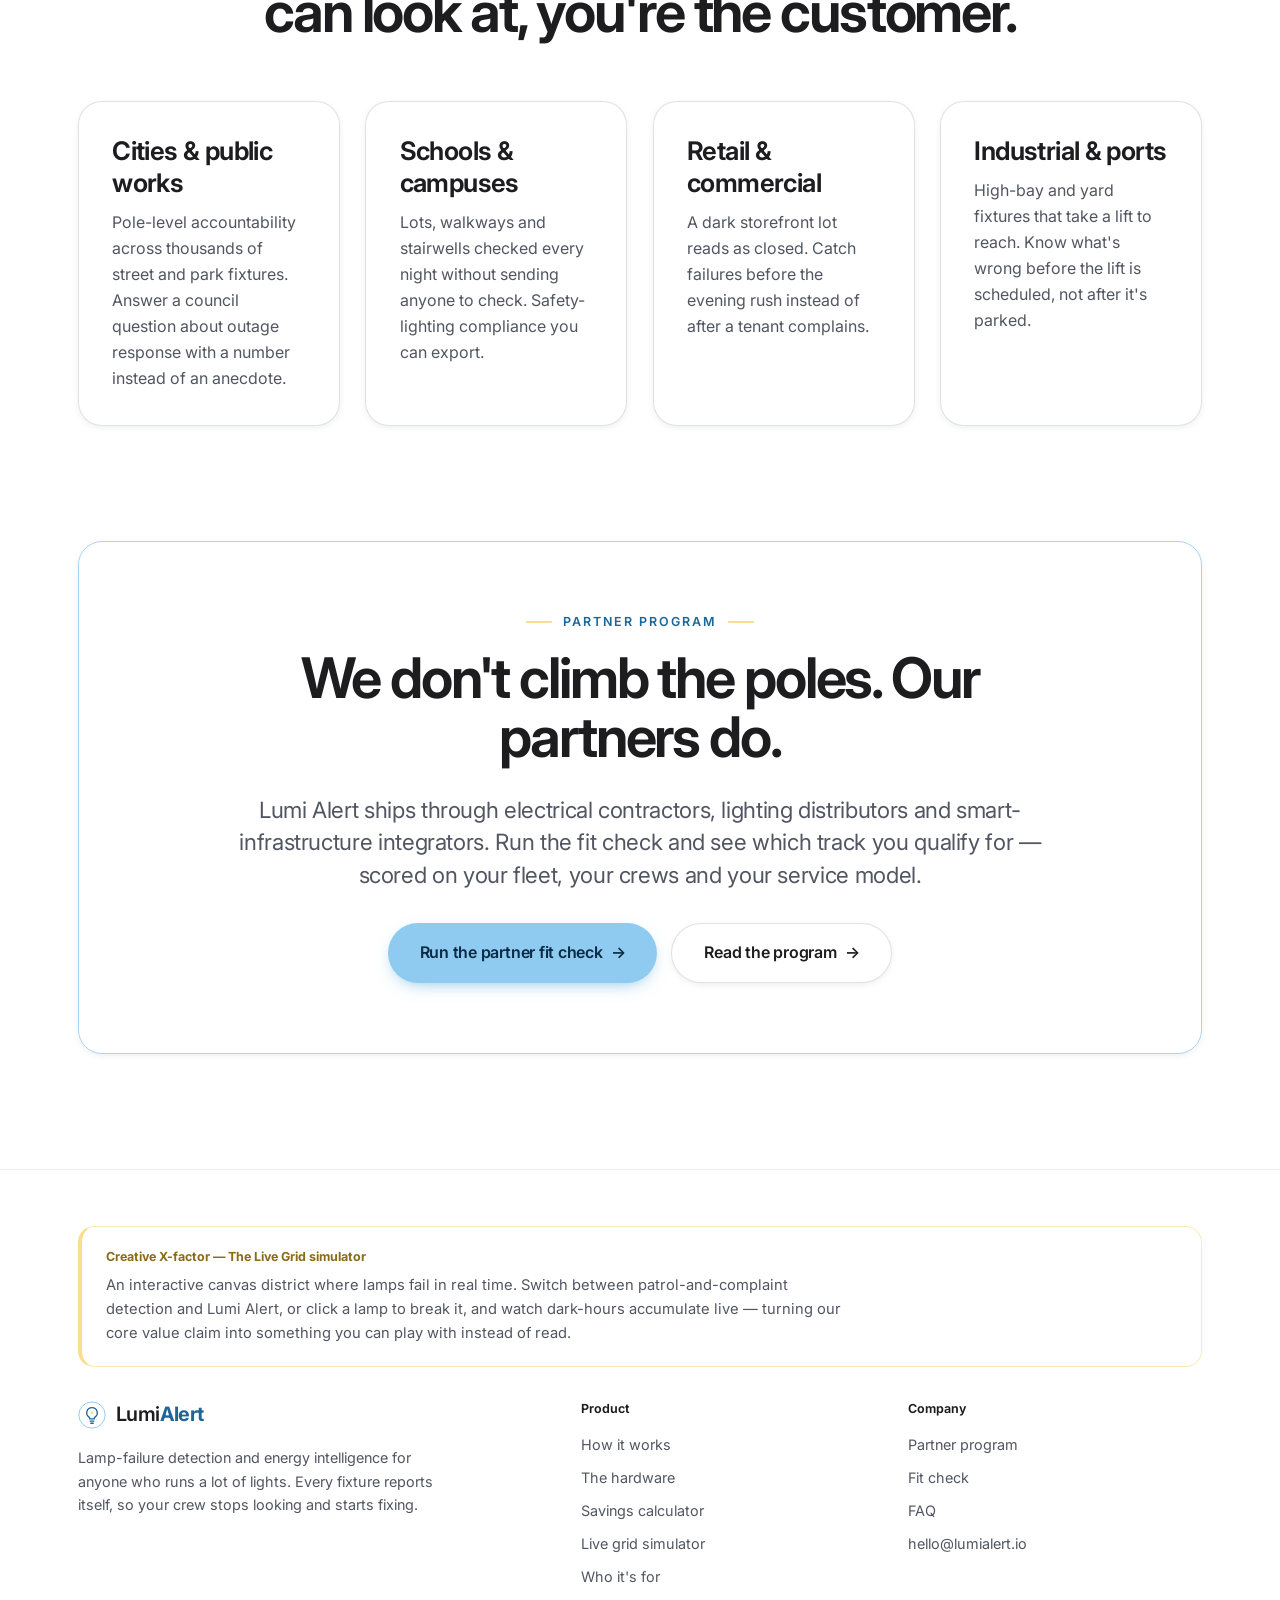
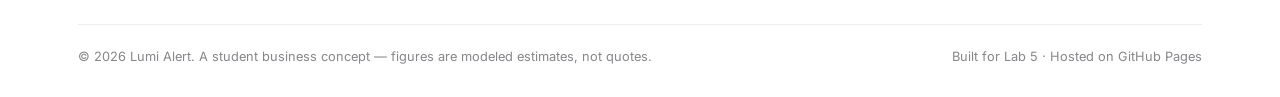
==== commit e5cbd1d9: "Add product imagery: sensor, gateway, dashboard, install cutaway" ====
--- a/index.html
+++ b/index.html
@@ -30,6 +30,7 @@
   </a>
   <nav class="nav-links" id="navLinks" aria-label="Main">
     <a href="#how">How it works</a>
+    <a href="#hardware">Hardware</a>
     <a href="#savings">Savings</a>
     <a href="#grid">Live grid</a>
     <a href="partners.html">Partner program</a>
@@ -149,6 +150,52 @@
         <p>A dark lamp becomes a work order with a pole ID, a GPS pin, a fault code and the part to bring. Route the whole night's failures in one pass; track mean time to repair instead of guessing at it.</p>
       </article>
     </div>
+
+    <figure class="shot wide rv">
+      <img src="fixture-cutaway.svg" alt="Cutaway of a streetlight luminaire showing the Lumi Alert module installed inline with the driver, and the four signals it reads: current draw, lumen output, voltage and temperature." loading="lazy" width="1200" height="520">
+      <figcaption>
+        <h3>Where it goes</h3>
+        <p>The module sits between the supply and the driver inside the housing you already own. Nothing on the pole changes, nothing new gets trenched, and the fixture keeps its listing.</p>
+      </figcaption>
+    </figure>
+  </div>
+</section>
+
+<!-- ================= HARDWARE ================= -->
+<section id="hardware" style="background:#fff">
+  <div class="wrap">
+    <div class="section-head center rv">
+      <p class="eyebrow center">The hardware</p>
+      <h2>Three pieces. Nothing else to buy.</h2>
+      <p class="lead" style="margin-inline:auto">A module per fixture, a gateway per zone, and the dashboard that turns what they hear into work orders. Pricing covers all three.</p>
+    </div>
+    <div class="grid g-3">
+      <figure class="shot rv">
+        <img src="product-module.svg" alt="The LA-100 inline sensor module: a sealed white and blue housing with an amber status light and two wire leads." loading="lazy" width="640" height="460">
+        <figcaption>
+          <span class="tagline">Per fixture</span>
+          <h3>LA-100 sensor module</h3>
+          <p>Sealed to IP67, rated −40°C to 70°C, fits 10–1000W fixtures at 120–480V. Battery-backed, so losing power is itself a reported event. Five-year warranty.</p>
+        </figcaption>
+      </figure>
+      <figure class="shot rv">
+        <img src="product-gateway.svg" alt="The GW-4 gateway: a wall-mounted white enclosure with two antennas and a row of status lights." loading="lazy" width="640" height="460">
+        <figcaption>
+          <span class="tagline">Per zone</span>
+          <h3>GW-4 gateway</h3>
+          <p>Collects the mesh and backhauls over LTE-M or LoRaWAN — roughly 300m per hop, so a pole line carries itself. Connectivity is included in the per-fixture price.</p>
+        </figcaption>
+      </figure>
+      <figure class="shot rv">
+        <img src="product-dashboard.svg" alt="The Lumi Alert dashboard showing a district map with failed fixtures flagged in red, beside work orders listing pole IDs and fault codes." loading="lazy" width="640" height="460">
+        <figcaption>
+          <span class="tagline">Included</span>
+          <h3>The dashboard</h3>
+          <p>Every failure arrives as a pole ID, a GPS pin, a fault code and the part to bring. Push it onward by API or webhook into Cityworks, Maximo or ServiceNow.</p>
+        </figcaption>
+      </figure>
+    </div>
+    <p class="disclaim rv" style="text-align:center;margin-top:22px">Product renderings. Hardware shown is the 2026 specification and is subject to change.</p>
   </div>
 </section>
 
@@ -375,6 +422,7 @@
         <h5>Product</h5>
         <ul>
           <li><a href="#how">How it works</a></li>
+          <li><a href="#hardware">The hardware</a></li>
           <li><a href="#savings">Savings calculator</a></li>
           <li><a href="#grid">Live grid simulator</a></li>
           <li><a href="#who">Who it's for</a></li>
--- a/lumi.css
+++ b/lumi.css
@@ -229,6 +229,21 @@
   font-size:.95rem;font-weight:700;letter-spacing:-.01em;margin-bottom:18px
 }
 .ico{width:34px;height:34px;margin-bottom:16px;color:var(--sky-600)}
+
+/* ---------- product shots ---------- */
+figure{margin:0}
+.shot{background:#fff;border:1px solid var(--line);border-radius:var(--r-lg);overflow:hidden;
+  box-shadow:var(--shadow-sm);transition:transform .4s var(--ease),box-shadow .4s var(--ease),border-color .4s}
+.shot:hover{transform:translateY(-3px);box-shadow:var(--shadow);border-color:var(--sky-200)}
+.shot img{width:100%;height:auto;display:block;background:linear-gradient(180deg,#fff,var(--sky-50))}
+.shot figcaption{padding:clamp(20px,2.2vw,28px)}
+.shot figcaption h3{margin-bottom:.35em}
+.shot figcaption p{margin:0;font-size:.95rem}
+.shot .tagline{display:inline-block;margin-bottom:10px;font-size:.74rem;font-weight:650;letter-spacing:.1em;
+  text-transform:uppercase;color:var(--sky-800);background:var(--sky-50);border-radius:999px;padding:5px 12px}
+.shot.wide{display:block;margin-top:clamp(28px,4vw,48px)}
+.shot.wide img{background:#fff}
+.shot.wide figcaption{border-top:1px solid var(--line-soft);background:#fff}
 
 /* ---------- stats ---------- */
 .stats{display:grid;grid-template-columns:repeat(4,1fr);gap:1px;background:var(--line-soft);
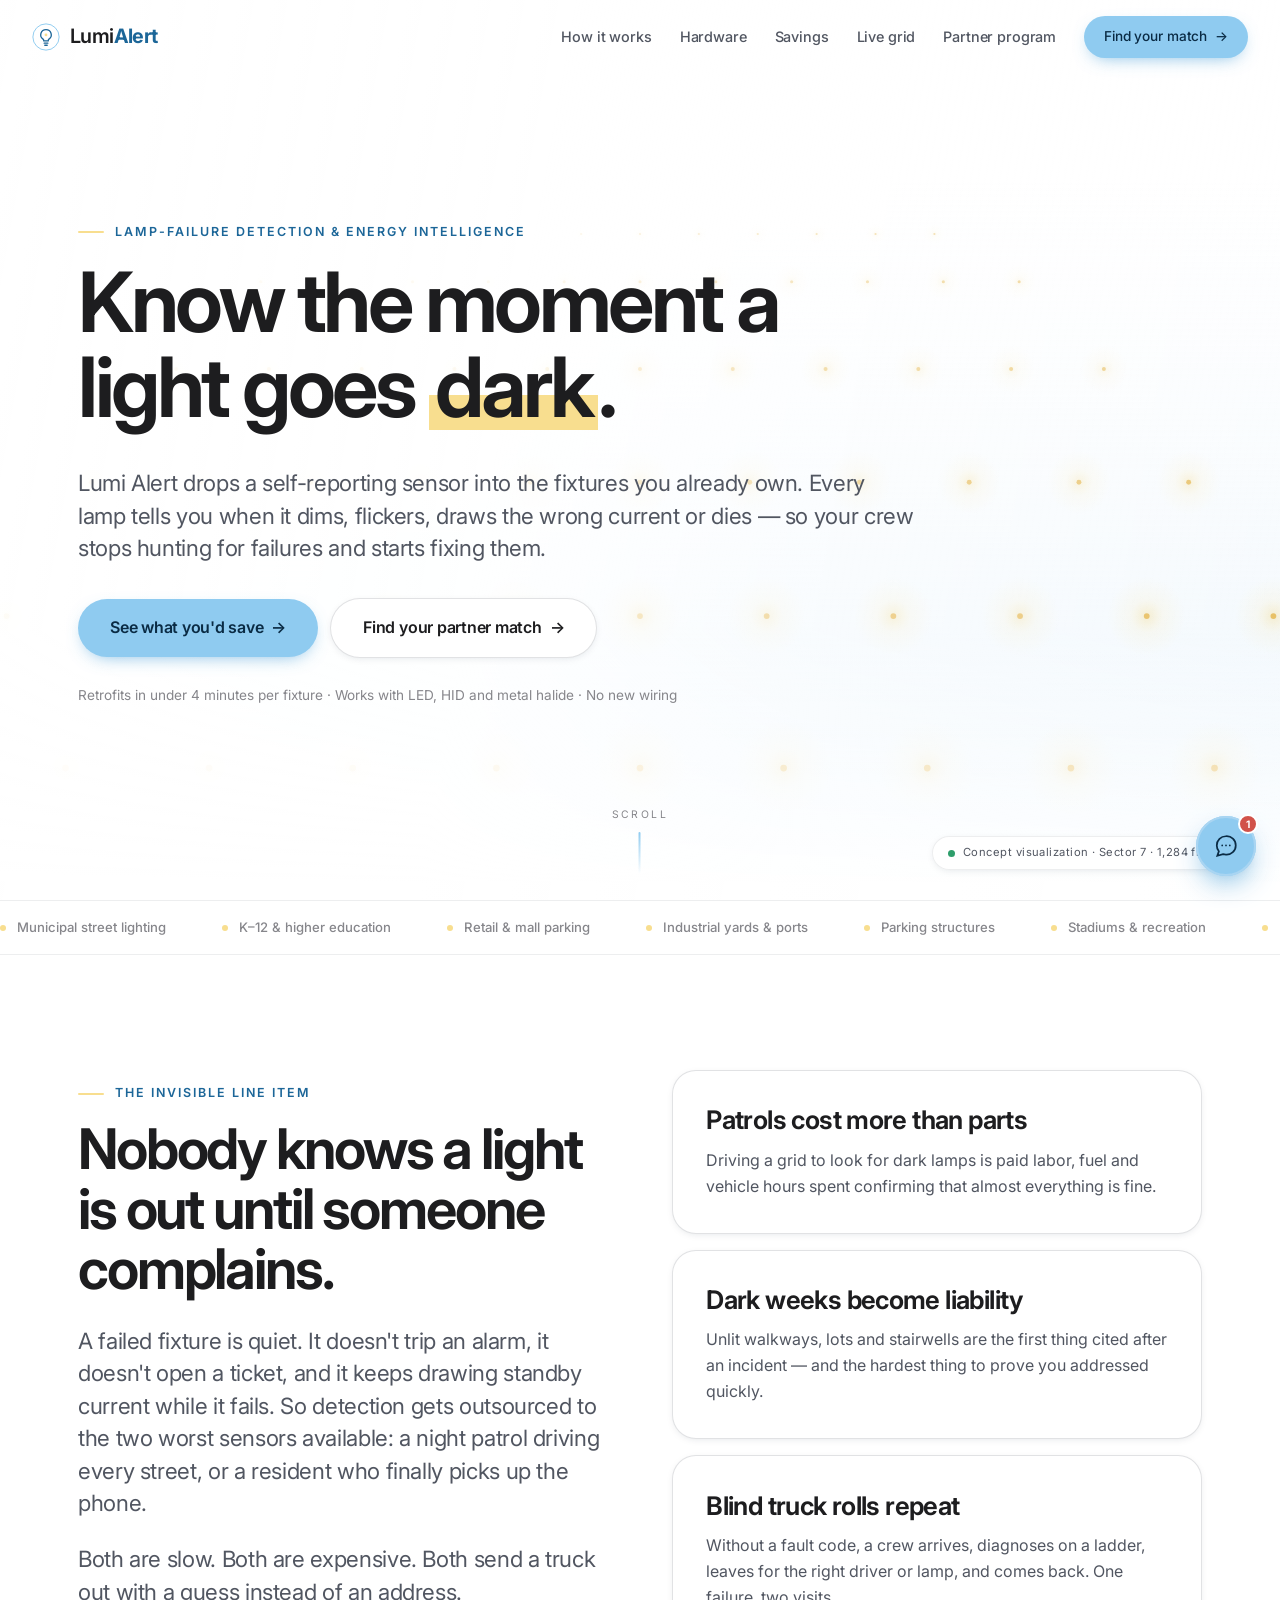
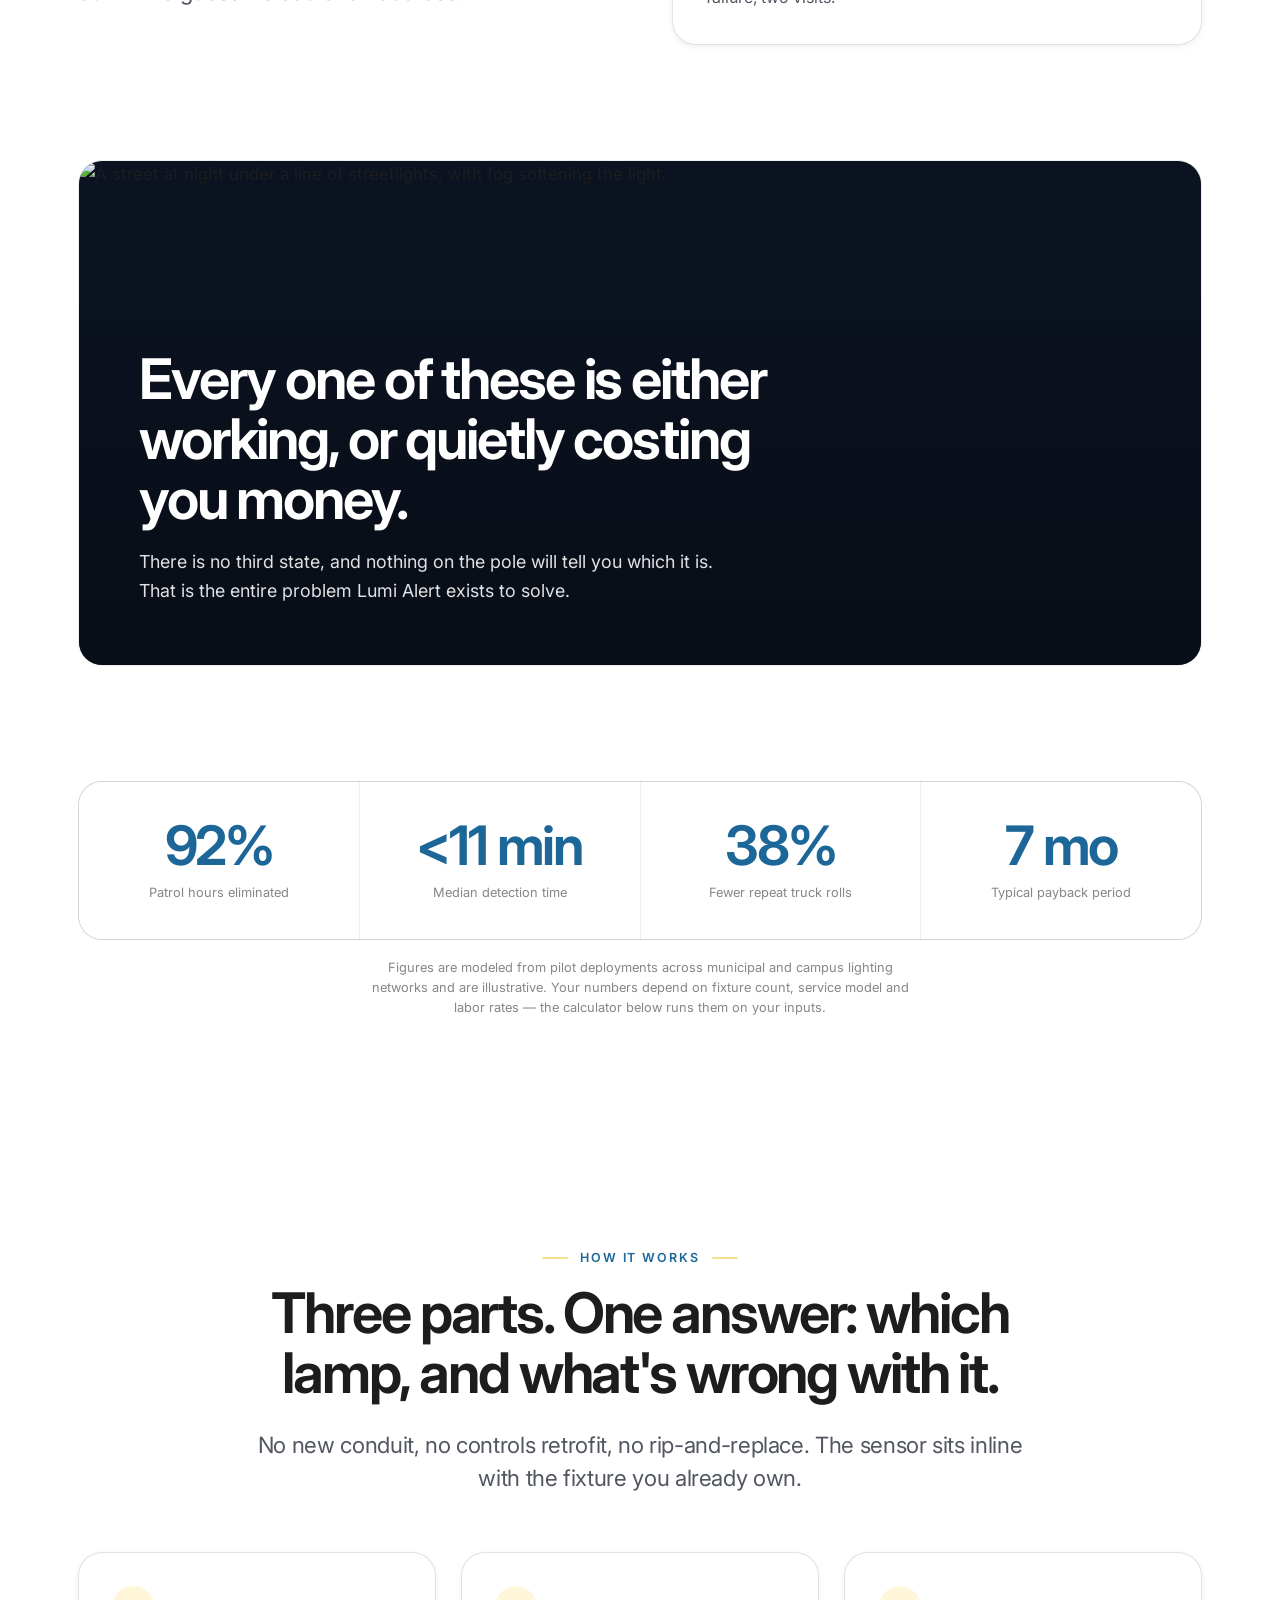
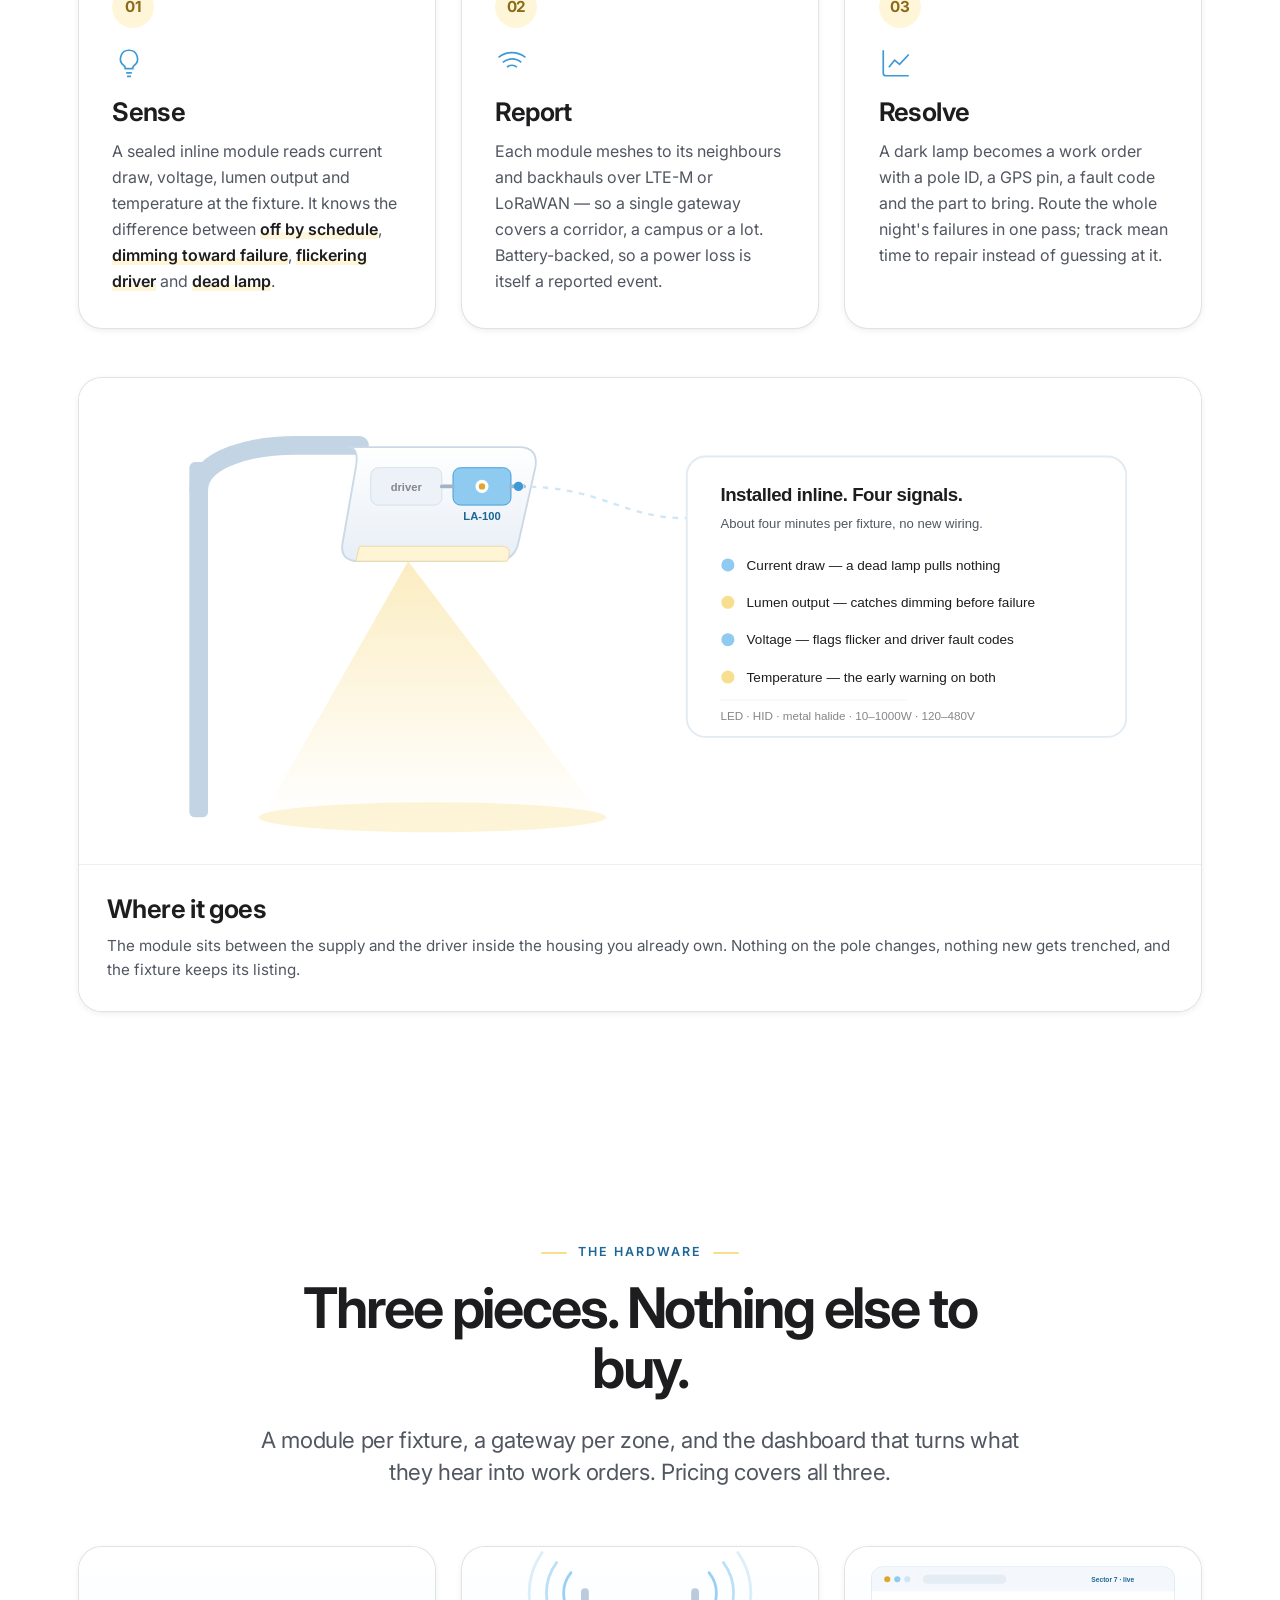
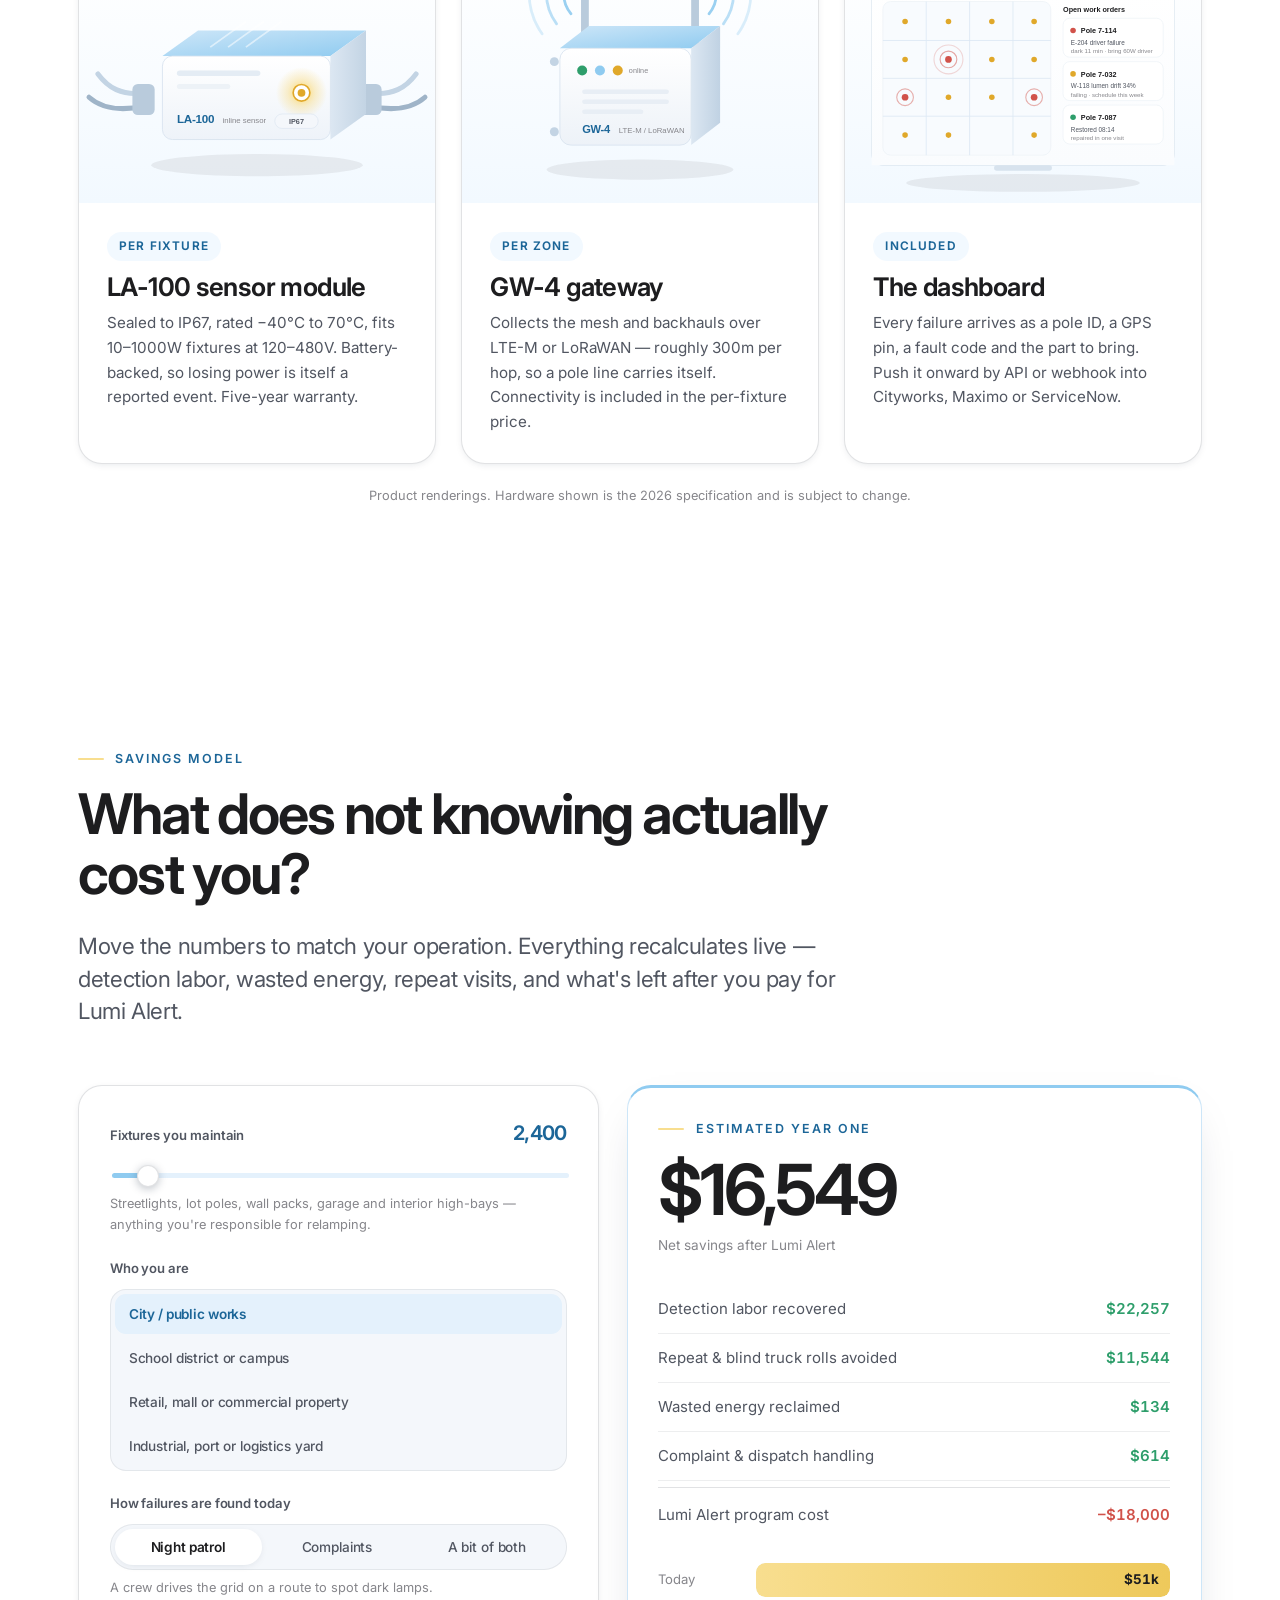
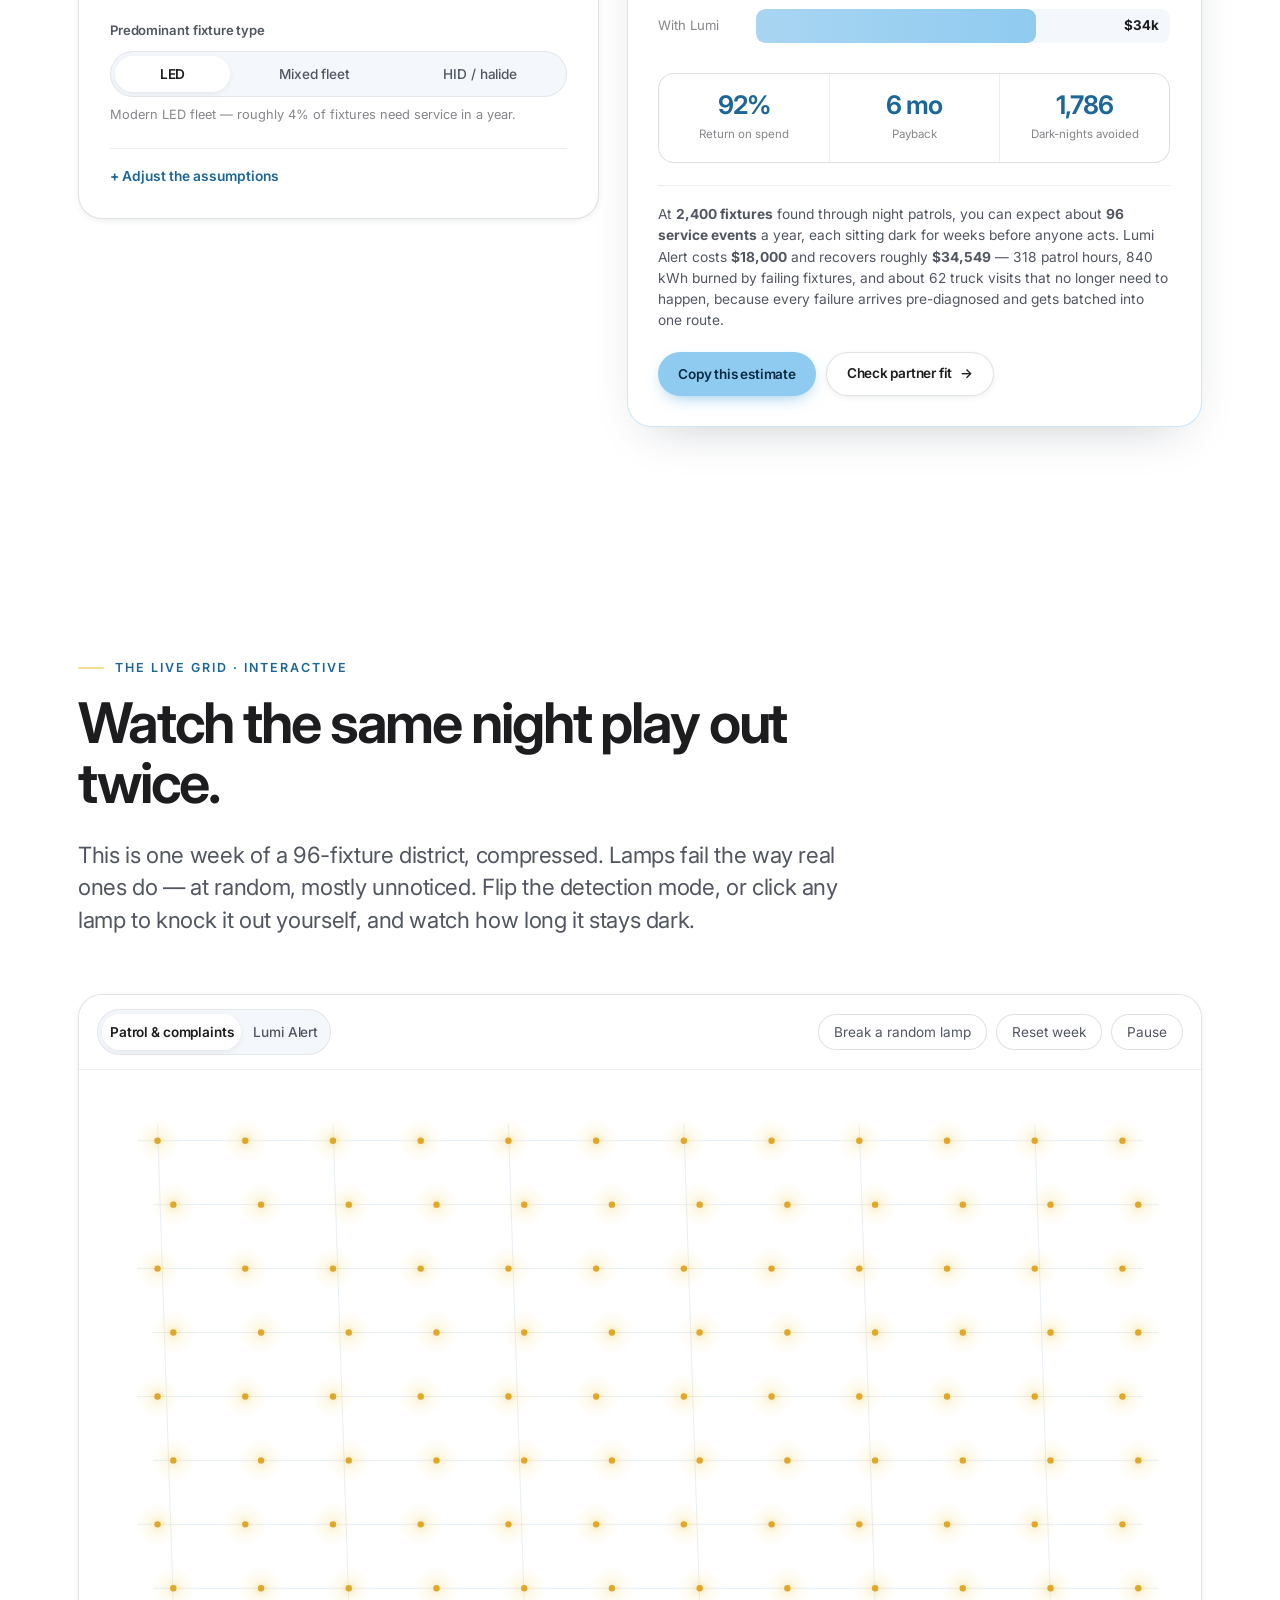
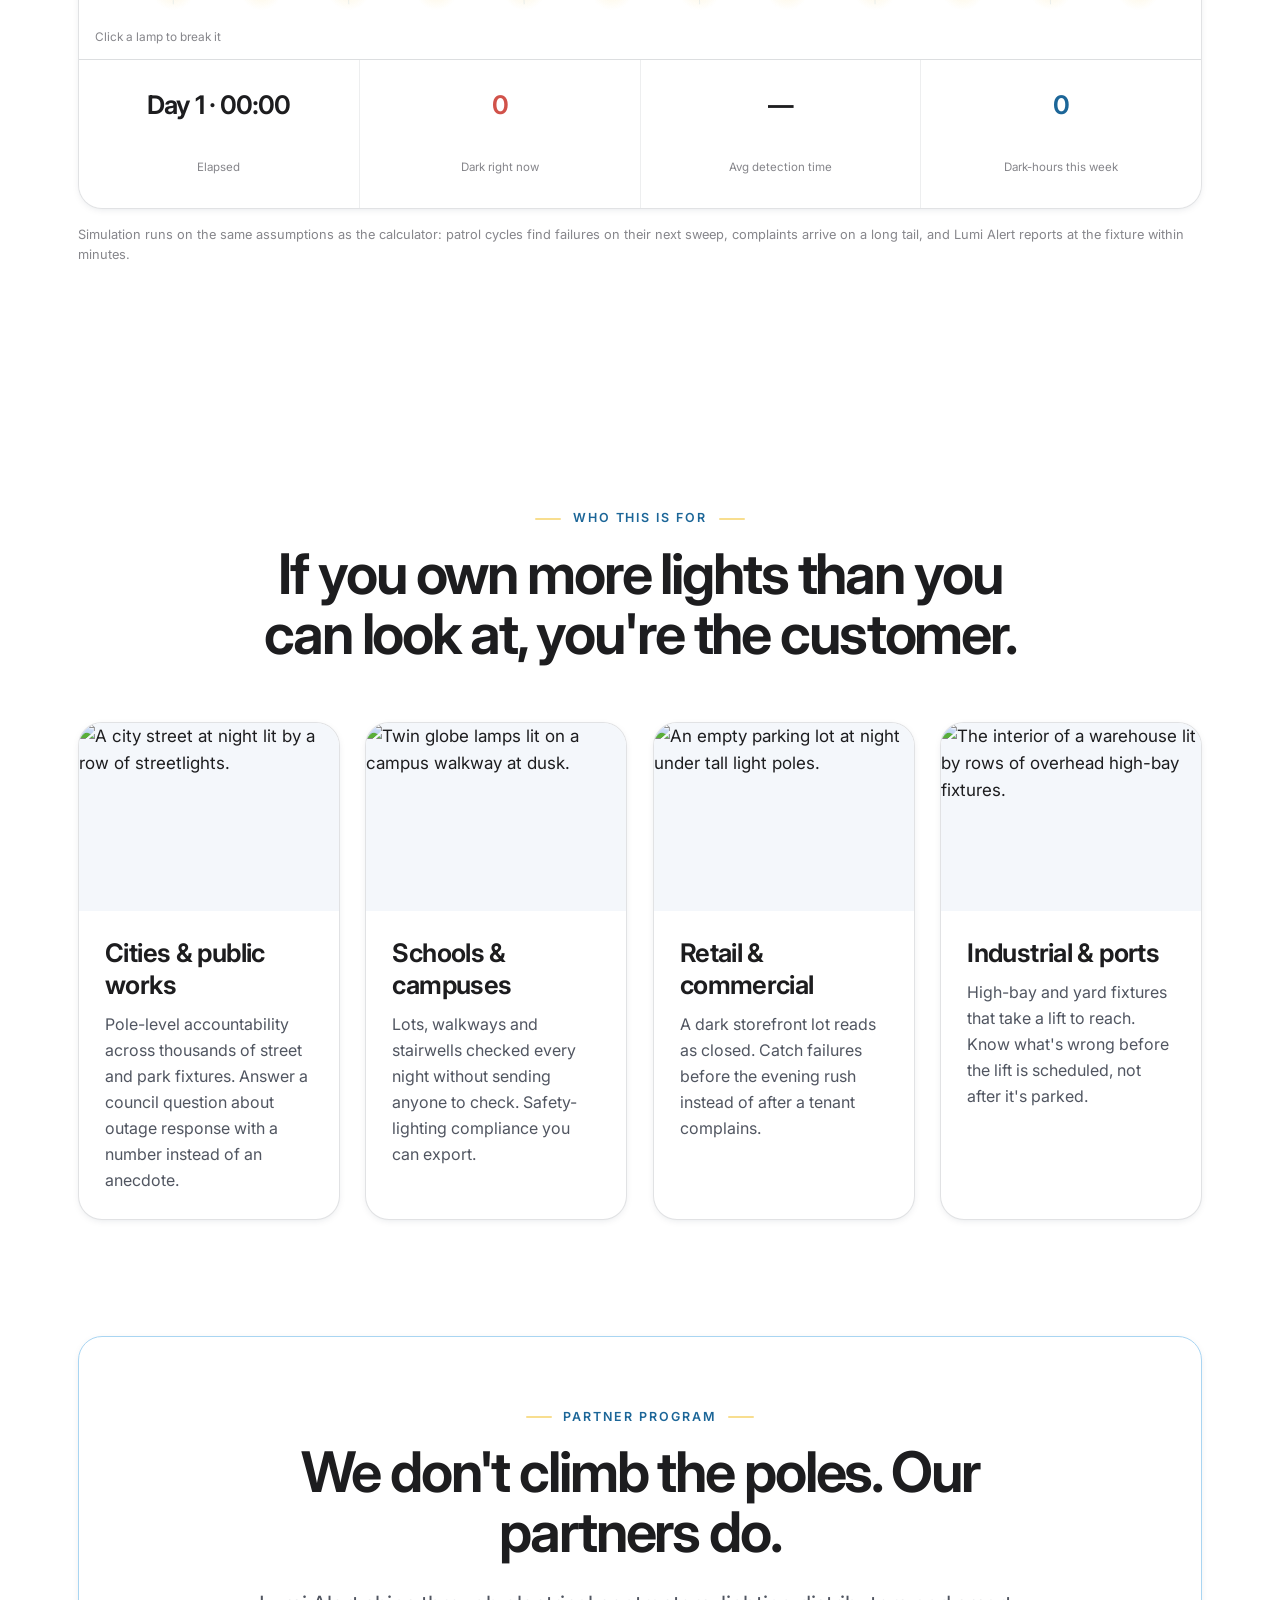
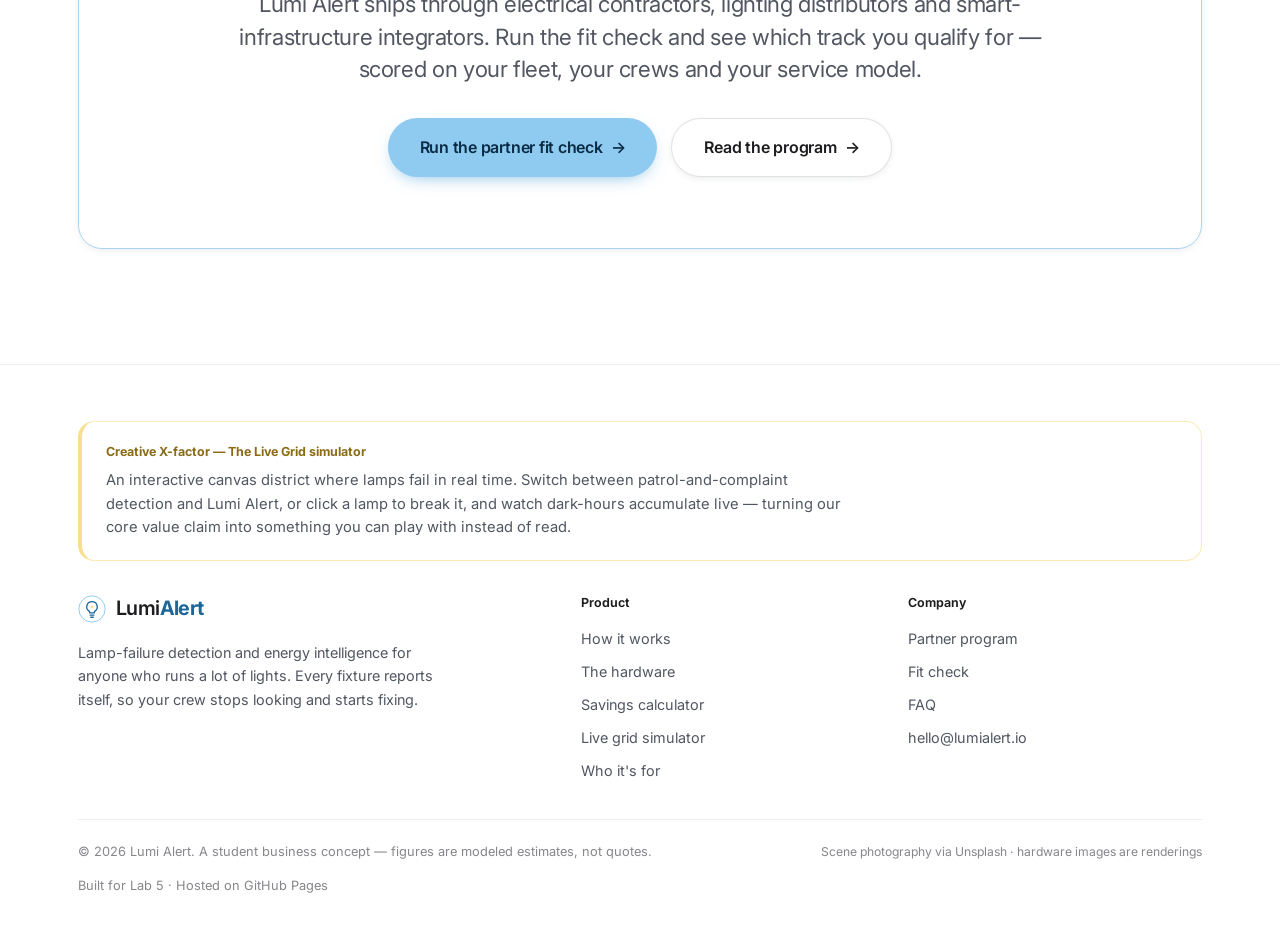
==== commit 94689fbb: "Add night-scene photography to segments, band and partner page" ====
--- a/index.html
+++ b/index.html
@@ -106,6 +106,20 @@
         </div>
       </div>
     </div>
+  </div>
+</section>
+
+
+<section style="padding-top:0">
+  <div class="wrap">
+    <figure class="band band-wrap rv">
+      <img src="https://images.unsplash.com/photo-1495709165577-351d14380bdd?w=2000&h=1100&fit=crop&crop=entropy&q=70&fm=jpg"
+           alt="A street at night under a line of streetlights, with fog softening the light." loading="lazy" width="2000" height="1100">
+      <figcaption>
+        <h2>Every one of these is either working, or quietly costing you money.</h2>
+        <p>There is no third state, and nothing on the pole will tell you which it is. That is the entire problem Lumi Alert exists to solve.</p>
+      </figcaption>
+    </figure>
   </div>
 </section>
 
@@ -373,10 +387,22 @@
       <h2>If you own more lights than you can look at, you're the customer.</h2>
     </div>
     <div class="grid g-4">
-      <article class="card rv"><h3>Cities &amp; public works</h3><p>Pole-level accountability across thousands of street and park fixtures. Answer a council question about outage response with a number instead of an anecdote.</p></article>
-      <article class="card rv"><h3>Schools &amp; campuses</h3><p>Lots, walkways and stairwells checked every night without sending anyone to check. Safety-lighting compliance you can export.</p></article>
-      <article class="card rv"><h3>Retail &amp; commercial</h3><p>A dark storefront lot reads as closed. Catch failures before the evening rush instead of after a tenant complains.</p></article>
-      <article class="card rv"><h3>Industrial &amp; ports</h3><p>High-bay and yard fixtures that take a lift to reach. Know what's wrong before the lift is scheduled, not after it's parked.</p></article>
+      <article class="card photo rv">
+        <img src="https://images.unsplash.com/photo-1566276423184-a8c13d2a88a1?w=900&h=620&fit=crop&crop=entropy&q=72&fm=jpg" alt="A city street at night lit by a row of streetlights." loading="lazy" width="900" height="620">
+        <div class="body"><h3>Cities &amp; public works</h3><p>Pole-level accountability across thousands of street and park fixtures. Answer a council question about outage response with a number instead of an anecdote.</p></div>
+      </article>
+      <article class="card photo rv">
+        <img src="https://images.unsplash.com/photo-1565199975350-a723a63c053f?w=900&h=620&fit=crop&crop=entropy&q=72&fm=jpg" alt="Twin globe lamps lit on a campus walkway at dusk." loading="lazy" width="900" height="620">
+        <div class="body"><h3>Schools &amp; campuses</h3><p>Lots, walkways and stairwells checked every night without sending anyone to check. Safety-lighting compliance you can export.</p></div>
+      </article>
+      <article class="card photo rv">
+        <img src="https://images.unsplash.com/photo-1575472929780-13c272d1d2dc?w=900&h=620&fit=crop&crop=entropy&q=72&fm=jpg" alt="An empty parking lot at night under tall light poles." loading="lazy" width="900" height="620">
+        <div class="body"><h3>Retail &amp; commercial</h3><p>A dark storefront lot reads as closed. Catch failures before the evening rush instead of after a tenant complains.</p></div>
+      </article>
+      <article class="card photo rv">
+        <img src="https://images.unsplash.com/photo-1633523316711-a969b8f47bdc?w=900&h=620&fit=crop&crop=entropy&q=72&fm=jpg" alt="The interior of a warehouse lit by rows of overhead high-bay fixtures." loading="lazy" width="900" height="620">
+        <div class="body"><h3>Industrial &amp; ports</h3><p>High-bay and yard fixtures that take a lift to reach. Know what's wrong before the lift is scheduled, not after it's parked.</p></div>
+      </article>
     </div>
   </div>
 </section>
@@ -440,6 +466,7 @@
     </div>
     <div class="foot-bottom">
       <span>© 2026 Lumi Alert. A student business concept — figures are modeled estimates, not quotes.</span>
+      <span class="credit">Scene photography via Unsplash · hardware images are renderings</span>
       <span>Built for Lab 5 · Hosted on GitHub Pages</span>
     </div>
   </div>
--- a/lumi.css
+++ b/lumi.css
@@ -244,6 +244,20 @@
 .shot.wide{display:block;margin-top:clamp(28px,4vw,48px)}
 .shot.wide img{background:#fff}
 .shot.wide figcaption{border-top:1px solid var(--line-soft);background:#fff}
+
+/* ---------- photography ---------- */
+.band{position:relative;margin:0;overflow:hidden}
+.band img{width:100%;height:clamp(330px,56vh,540px);object-fit:cover;display:block;background:#0B1220}
+.band figcaption{position:absolute;inset:auto 0 0 0;padding:clamp(26px,5vw,60px);
+  background:linear-gradient(to top,rgba(8,13,22,.88) 10%,rgba(8,13,22,.45) 60%,rgba(8,13,22,0) 100%)}
+.band h2{color:#fff;max-width:19ch;margin-bottom:.3em}
+.band p{color:rgba(255,255,255,.88);max-width:54ch;margin:0;font-size:clamp(1rem,1.4vw,1.15rem)}
+.band-wrap{border-radius:var(--r-lg);overflow:hidden;border:1px solid var(--line-soft)}
+.card.photo{padding:0;overflow:hidden;display:flex;flex-direction:column}
+.card.photo img{width:100%;height:188px;object-fit:cover;background:var(--wash)}
+.card.photo .body{padding:clamp(20px,2.2vw,26px)}
+.card.photo .body p:last-child{margin-bottom:0}
+.credit{font-size:.76rem;color:var(--text-mute)}
 
 /* ---------- stats ---------- */
 .stats{display:grid;grid-template-columns:repeat(4,1fr);gap:1px;background:var(--line-soft);
